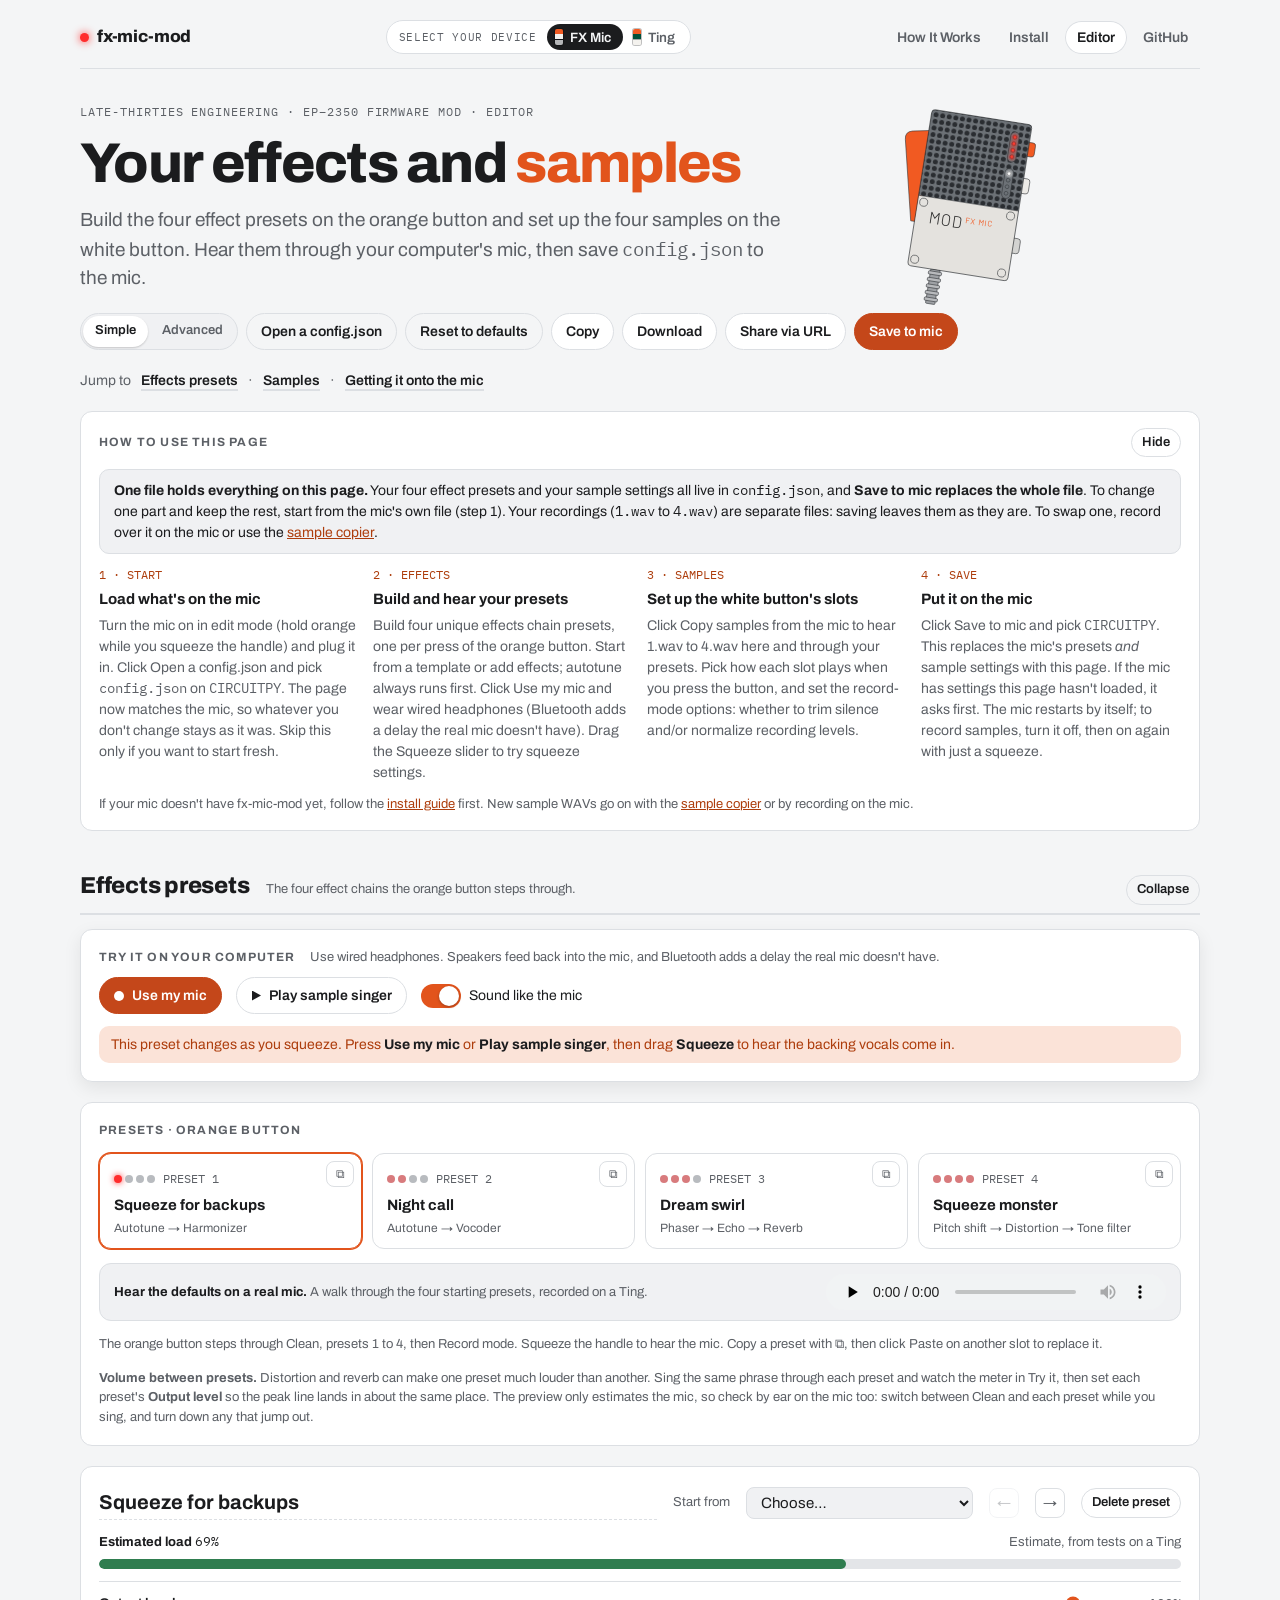
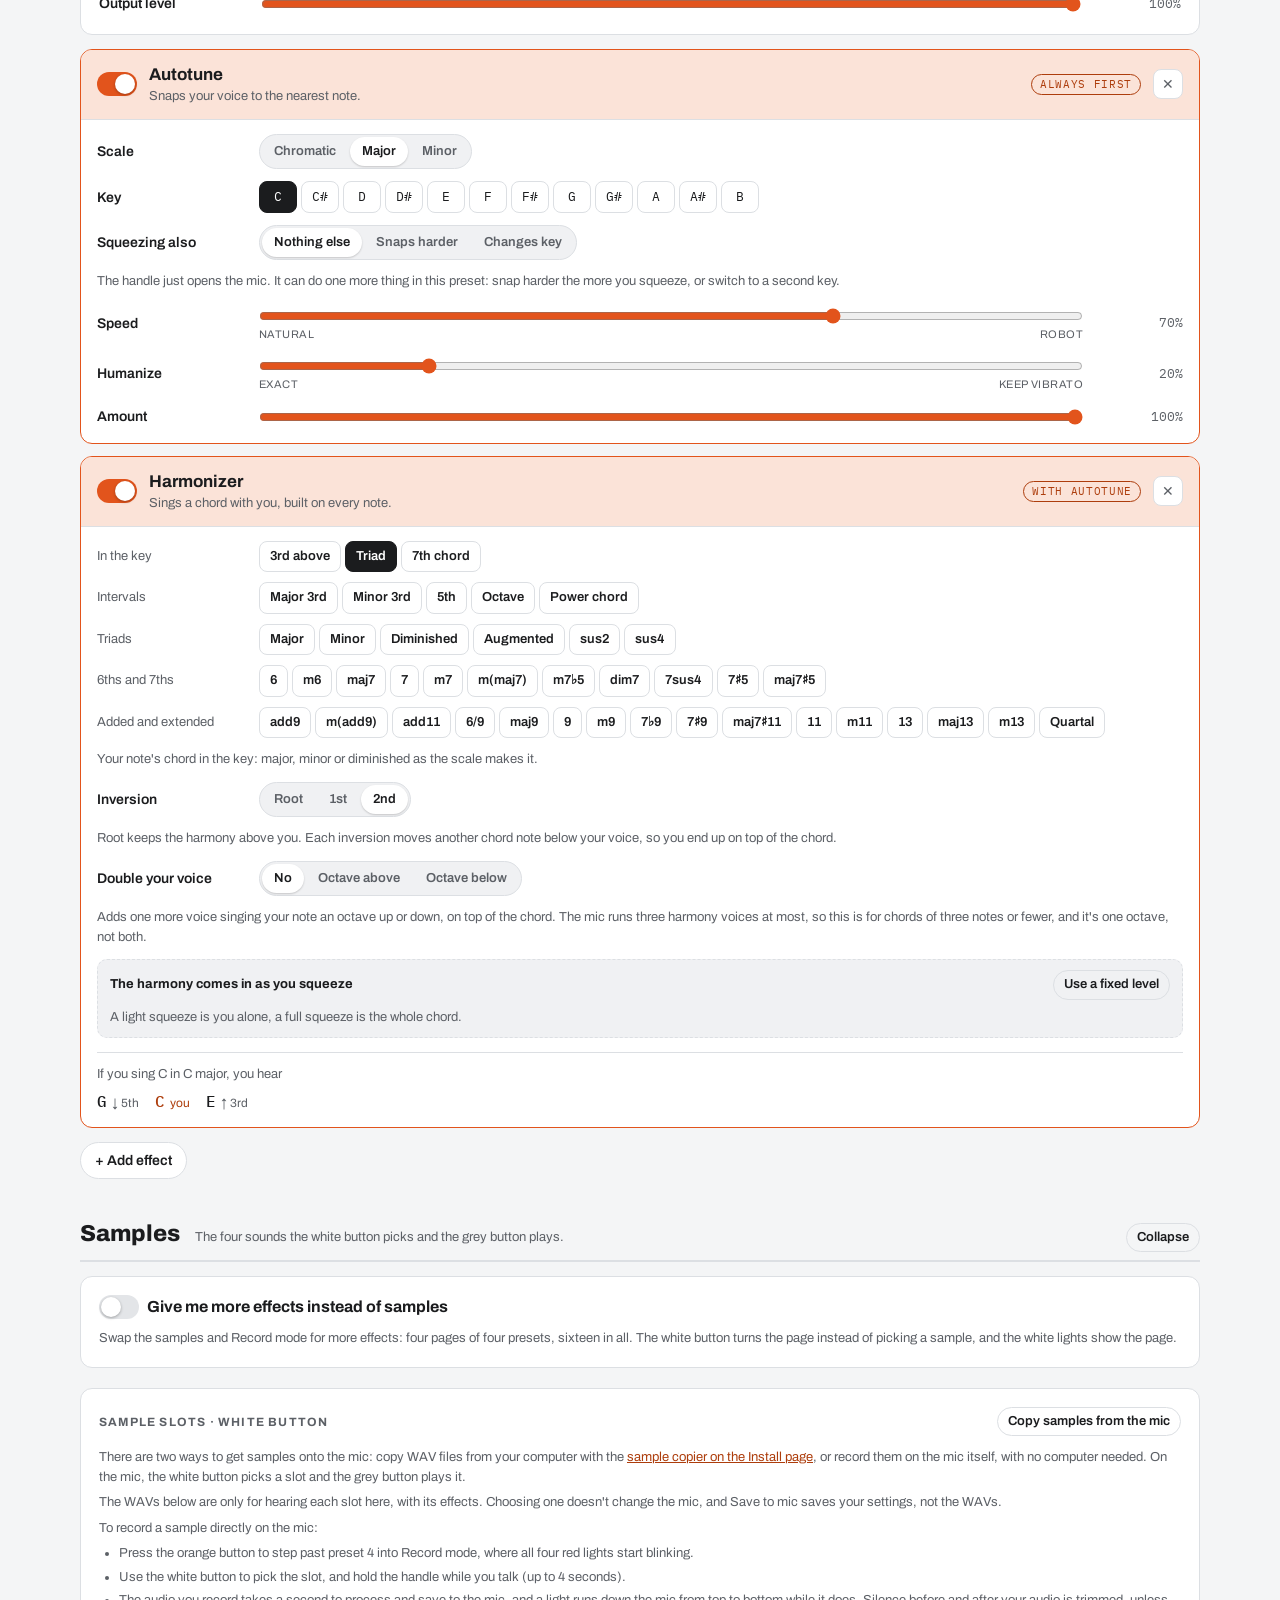
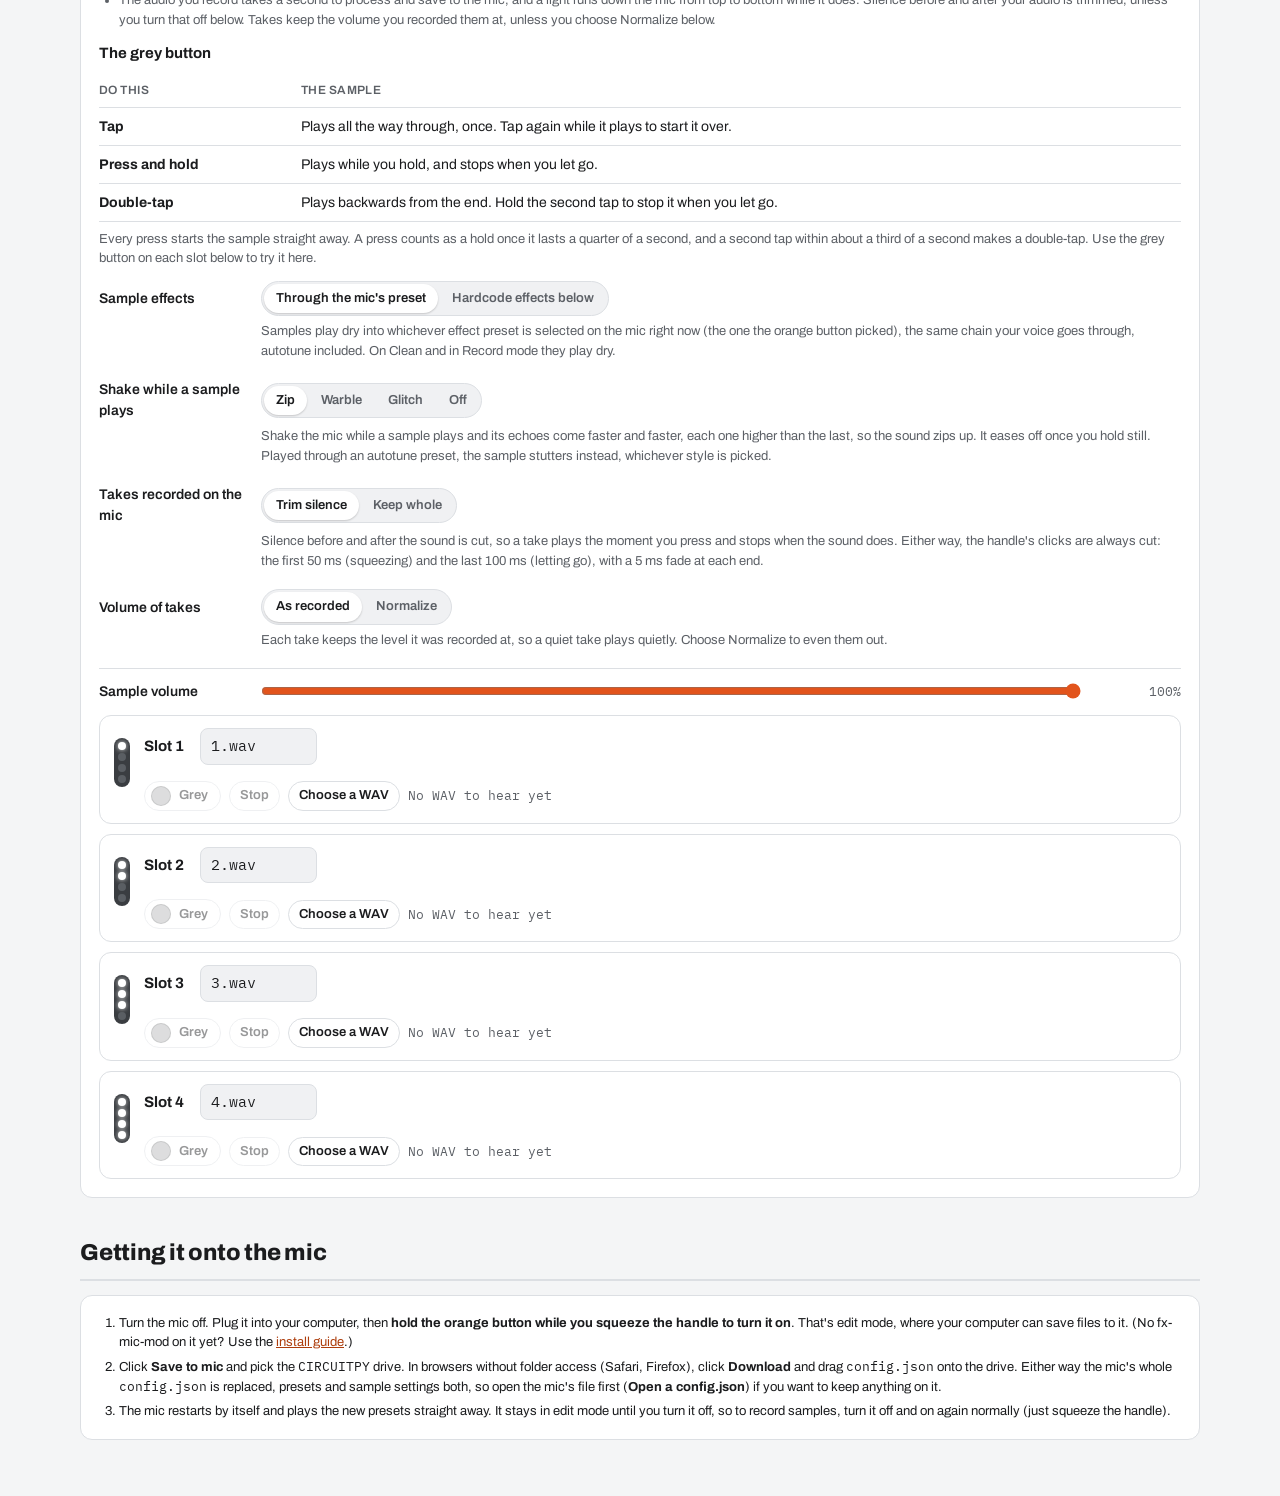
==== docs/editor.html @ ecb9b993 "Editor: a recording of the four default presets on a real mic Doug's walkthrough (MP3, 2:23) plays f" ====
<!doctype html>
<html lang="en">
<head>
<meta charset="utf-8">
<meta name="viewport" content="width=device-width, initial-scale=1, viewport-fit=cover">
<link rel="icon" type="image/png" sizes="32x32" href="favicon.png">
<title>Effects &amp; Samples Editor</title>
<meta name="claude:viewport-fit-sides" content="cover">
<link rel="preconnect" href="https://fonts.googleapis.com">
<link rel="stylesheet" href="https://fonts.googleapis.com/css2?family=Archivo:wght@400;500;600;700;800&family=Barlow:wght@300;400&family=IBM+Plex+Mono:wght@400;500&display=swap">
<link rel="stylesheet" href="site-nav.css">
<script src="site-stats.js"></script>
<script src="site-device.js"></script>
<link rel="stylesheet" href="site-motion.css">
<style>
/* Layout: a pedalboard. Preset slots run across the top like the mic's red LEDs; the
   selected preset's chain reads top to bottom, autotune pinned first; samples sit below. */
:root{
  --bg:#f4f5f6; --panel:#ffffff; --panel-2:#f0f1f3; --ink:#1b1c1e; --line:#dcdfe3;
  --accent:#e2541c; --accent-ink:#ffffff; --accent-soft:#fbe3d8; --accent-text:#ad3d0c; --accent-btn:#c4471a; --muted:#5c6066;
  --led-r:#ff2d2d; --led-off:#b8bbbf; --track:#e3e5e8; --knob:#ffffff; --seg-on:#ffffff;
  --ok:#2f7d4f; --warn:#b8730f; --bad:#c23a2b;
  --f-display:"Archivo","Helvetica Neue",Arial,sans-serif;
  --f-body:"Archivo","Helvetica Neue",Arial,sans-serif;
  --f-mono:"IBM Plex Mono",ui-monospace,Menlo,Consolas,monospace;
  color-scheme:light;
}
@media (prefers-color-scheme: dark){:root:not([data-theme="light"]){
  --bg:#171615; --panel:#211f1d; --panel-2:#1b1a18; --ink:#ece9e3; --muted:#a29d95; --line:#38342f;
  --accent:#ff6a33; --accent-ink:#1a0d06; --accent-soft:#3a2117; --accent-text:#ff6a33; --accent-btn:#ff6a33;
  --led-off:#4a4642; --track:#3a3632; --knob:#ece9e3; --seg-on:#45403b;
  --ok:#5cc489; --warn:#e6a23c; --bad:#ff7a6b; color-scheme:dark}}
:root[data-theme="dark"]{
  --bg:#171615; --panel:#211f1d; --panel-2:#1b1a18; --ink:#ece9e3; --muted:#a29d95; --line:#38342f;
  --accent:#ff6a33; --accent-ink:#1a0d06; --accent-soft:#3a2117; --accent-text:#ff6a33; --accent-btn:#ff6a33;
  --led-off:#4a4642; --track:#3a3632; --knob:#ece9e3; --seg-on:#45403b;
  --ok:#5cc489; --warn:#e6a23c; --bad:#ff7a6b; color-scheme:dark}

*{box-sizing:border-box}
html,body{margin:0}
body{background:var(--bg);color:var(--ink);font-family:var(--f-body);font-size:15px;line-height:1.5;
  padding-left:max(16px,env(safe-area-inset-left,0px));padding-right:max(16px,env(safe-area-inset-right,0px));padding-block:20px 56px}
.wrap{max-width:1120px;margin:0 auto;display:grid;gap:20px}
h1{font-family:var(--f-display);font-weight:800;font-size:clamp(24px,4vw,34px);letter-spacing:-.02em;margin:0;text-wrap:balance}
h1 span{color:var(--accent)}
h2{font-family:var(--f-display);font-size:12px;text-transform:uppercase;letter-spacing:.1em;margin:0;color:var(--muted);font-weight:700}
h3{font-family:var(--f-display);font-size:17px;margin:0;font-weight:700}
.jump{display:flex;flex-wrap:wrap;gap:4px 10px;align-items:baseline;font-size:14px;color:var(--muted)}
.jump a{color:var(--ink);font-weight:600;text-decoration:underline;text-decoration-color:var(--line);text-decoration-thickness:2px;text-underline-offset:4px}
.jump a:hover{text-decoration-color:var(--accent)}
.jump .sep{color:var(--muted)}
.group{display:grid;gap:14px;scroll-margin-top:16px}
.group-head{display:flex;flex-wrap:wrap;gap:8px 16px;align-items:baseline;justify-content:space-between;border-bottom:2px solid var(--line);padding:18px 0 8px}
.group-head h2{font-size:clamp(19px,2.6vw,23px);text-transform:none;letter-spacing:-.01em;color:var(--ink);font-weight:800}
.group-head p{flex:1 1 260px}
.group-body{display:grid;gap:20px}
.group-body[hidden]{display:none}
p{margin:0}
.muted{color:var(--muted)}
.small{font-size:13px}
.demo{display:flex;flex-wrap:wrap;gap:8px 14px;align-items:center;justify-content:space-between;background:var(--panel-2);border:1px solid var(--line);border-radius:12px;padding:10px 14px}
.demo p{margin:0;flex:1 1 220px}
.demo audio{width:min(100%,340px);height:36px}
.btn-guide{display:grid;gap:8px}
.btn-guide h3{margin:0;font-size:15px}
.btn-guide table{border-collapse:collapse;width:100%;font-size:14px}
.btn-guide th,.btn-guide td{text-align:left;vertical-align:top;padding:8px 12px 8px 0;border-bottom:1px solid var(--line)}
.btn-guide thead th{font-size:12px;font-weight:600;color:var(--muted);text-transform:uppercase;letter-spacing:.04em}
.btn-guide tbody th{white-space:nowrap;font-weight:700}
.mono{font-family:var(--f-mono);font-variant-numeric:tabular-nums}
button,select,input,textarea{font:inherit;color:inherit}
:focus-visible{outline:2px solid var(--accent);outline-offset:2px}
a{color:var(--accent-text)}

.wrap > .top{display:flex;flex-wrap:wrap;gap:12px 20px;align-items:center;justify-content:flex-start}
.title{display:grid;gap:2px}
.actions{display:flex;flex-wrap:wrap;gap:8px}
.btn{border:1px solid var(--line);background:var(--panel);border-radius:999px;padding:7px 14px;cursor:pointer;font-weight:600;font-size:14px}
.btn:hover{border-color:var(--muted)}
.share{border:1px solid var(--line);border-radius:14px;background:var(--panel);color:var(--ink);padding:0;width:min(560px,calc(100vw - 32px))}
.share::backdrop{background:rgba(0,0,0,.35)}
.share-body{display:grid;gap:12px;padding:20px}
.share-body input{width:100%}
/* The header here is one line shorter, so the mic drawing sits higher and smaller to clear the card below. */
.page-head .hero-dev{top:22px;width:min(13%,140px)}
.btn.primary{background:var(--accent-btn);border-color:var(--accent-btn);color:var(--accent-ink)}
/* While the mic or the singer is running, Stop is the button to find. */
.btn.stop{display:inline-flex;align-items:center;gap:8px;background:var(--ink);border-color:var(--ink);color:var(--bg);padding:7px 16px;animation:stop-ring 1.8s ease-out infinite}
.btn.stop[hidden]{display:none}
.btn.stop .sq{width:10px;height:10px;border-radius:2px;background:currentColor}
.btn.live{box-shadow:inset 0 0 0 1px var(--accent-text);color:var(--accent-text)}
.btn.ico-btn{display:inline-flex;align-items:center;gap:8px}
.btn .ico{flex:none;width:10px;height:10px;background:currentColor}
.btn .ico.rec{border-radius:50%}
.btn .ico.play{clip-path:polygon(10% 0,100% 50%,10% 100%)}
.btn.live .ico{background:var(--accent-btn);animation:live-dot 1.2s ease-in-out infinite}
@keyframes stop-ring{0%{box-shadow:0 0 0 0 color-mix(in srgb,var(--ink) 35%,transparent)}70%,100%{box-shadow:0 0 0 8px transparent}}
@keyframes live-dot{50%{opacity:.35}}
@media (prefers-reduced-motion:reduce){.btn.stop,.btn.live .ico{animation:none}}
.btn.ghost{background:transparent}
.btn.small{padding:4px 10px;font-size:13px}
.btn:disabled{opacity:.45;cursor:default}

.panel{background:var(--panel);border:1px solid var(--line);border-radius:12px;padding:18px;min-width:0}
.row{display:flex;flex-wrap:wrap;gap:10px 16px;align-items:center}
.spread{justify-content:space-between}

/* segmented control */
.seg{display:inline-flex;background:var(--panel-2);border:1px solid var(--line);border-radius:999px;padding:2px;gap:2px;flex-wrap:wrap}
.seg button{border:0;background:transparent;border-radius:999px;padding:5px 12px;cursor:pointer;font-size:13px;font-weight:600;color:var(--muted)}
.seg button[aria-pressed="true"]{background:var(--seg-on);color:var(--ink);box-shadow:0 1px 2px rgba(0,0,0,.18)}

/* switch */
.switch{position:relative;display:inline-flex;align-items:center;gap:8px;cursor:pointer;font-size:14px;user-select:none}
.switch input{position:absolute;opacity:0;width:1px;height:1px}
.switch .track{width:40px;height:24px;border-radius:999px;background:var(--track);position:relative;transition:background .15s;flex:none}
.switch .track::after{content:"";position:absolute;top:2px;left:2px;width:20px;height:20px;border-radius:50%;background:var(--knob);box-shadow:0 1px 3px rgba(0,0,0,.3);transition:transform .15s}
.switch input:checked + .track{background:var(--accent)}
.switch input:checked + .track::after{transform:translateX(16px)}
.switch input:focus-visible + .track{outline:2px solid var(--accent);outline-offset:2px}

/* slider */
.slider{display:grid;grid-template-columns:minmax(90px,150px) minmax(0,1fr) 88px;gap:12px;align-items:center}
.slider label{font-size:14px;font-weight:600}
.slider .ends{display:flex;justify-content:space-between;font-size:11px;color:var(--muted);letter-spacing:.04em;text-transform:uppercase;margin-top:-2px}
.slider .val{font-family:var(--f-mono);font-size:13px;text-align:right;color:var(--muted);white-space:nowrap}
input[type=range]{width:100%;accent-color:var(--accent);height:24px;margin:0;display:block}
@media (max-width:560px){.slider{grid-template-columns:minmax(0,1fr) 80px}.slider label{grid-column:1/-1}}

/* preset slots, styled after the red LEDs */
.slots{display:grid;grid-template-columns:repeat(4,minmax(0,1fr));gap:10px}
@media (max-width:640px){.slots{grid-template-columns:repeat(2,minmax(0,1fr))}}
.slot{display:grid;gap:4px;text-align:left;border:1px solid var(--line);background:var(--panel);border-radius:12px;padding:12px 14px;cursor:pointer;min-width:0}
.slot[aria-pressed="true"]{border-color:var(--accent);box-shadow:0 0 0 1px var(--accent)}
.slot .top{display:flex;align-items:center;gap:8px}
/* the preset's red lights, counting up as on the mic: preset 2 lights two */
.leds{display:inline-flex;gap:3px;flex:none}
.led{width:8px;height:8px;border-radius:50%;background:var(--led-off);flex:none}
.slot .led.lit{background:color-mix(in srgb,var(--led-r) 45%,var(--led-off))}
.slot[aria-pressed="true"] .led.lit{background:var(--led-r);box-shadow:0 0 6px var(--led-r)}
.slot .num{font-family:var(--f-mono);font-size:12px;color:var(--muted)}
.slot .name{font-weight:700;overflow-wrap:anywhere;text-wrap:balance;line-height:1.3}
.slot .chain{display:block;font-size:12px;color:var(--muted);overflow-wrap:anywhere;line-height:1.4}
.slot.add{place-content:center;justify-items:center;color:var(--muted);border-style:dashed;background:transparent}
.slot-wrap .slot.add{padding-top:40px}
.slot.empty{border-style:dashed;background:transparent;cursor:default;min-height:72px}
/* copy / paste on each slot, outside the slot's own button */
.slot-wrap{position:relative;display:grid;min-width:0}
.slot-wrap .slot .top{padding-right:84px;min-height:26px}
@media (max-width:640px){.slot-wrap .slot .num{display:none}}
.slot-tools{position:absolute;top:8px;right:8px;display:flex;gap:4px}
.slot-tools .icon-btn{width:28px;height:26px;font-size:12px}
.slot-tools .icon-btn.paste{width:auto;padding:0 8px;font-weight:600}
.slot-tools .icon-btn[aria-pressed="true"]{border-color:var(--accent);color:var(--accent)}
/* effects-only mode: one row of slots per page, the page shown on white lights */
.pages{display:grid;gap:14px}
.page{display:grid;gap:8px}
.pg-head{display:flex;align-items:center;gap:10px;font-size:13px;color:var(--muted)}
.pg-head b{color:var(--ink);font-family:var(--f-mono);font-size:12px;letter-spacing:.04em}
.pg-head .wleds{display:inline-flex;gap:3px;padding:3px 4px;border-radius:7px;background:#3a3d41}
.pg-head .wled{width:8px;height:8px;border-radius:50%;background:#5a5e63}
.pg-head .wled.lit{background:#fff;box-shadow:0 0 5px rgba(255,255,255,.85)}
.more-fx{display:grid;gap:10px}
.more-fx .switch{font-weight:700;font-size:16px}

/* effect cards */
.chain{display:grid;gap:12px}
.fx{border:1px solid var(--line);border-radius:12px;background:var(--panel);overflow:hidden}
.fx.off .fx-body{opacity:.5}
.fx-head{display:flex;flex-wrap:wrap;align-items:center;gap:8px 12px;padding:12px 16px;background:var(--panel-2);border-bottom:1px solid var(--line)}
.fx-head .grow{flex:1 1 160px;min-width:0}
.fx-head .what{font-size:13px;color:var(--muted)}
.fx-body{padding:14px 16px;display:grid;gap:12px}
.fx.tune{border-color:var(--accent)}
.fx.tune .fx-head{background:var(--accent-soft)}
.pin{font-family:var(--f-mono);font-size:11px;letter-spacing:.06em;text-transform:uppercase;color:var(--accent-text);border:1px solid var(--accent-text);border-radius:999px;padding:1px 8px}
.icon-btn{border:1px solid var(--line);background:var(--panel);border-radius:8px;width:30px;height:30px;cursor:pointer;display:inline-grid;place-items:center;font-size:14px;color:var(--muted)}
.icon-btn:hover{color:var(--ink);border-color:var(--muted)}
.icon-btn:disabled{opacity:.35;cursor:default}
.keys{display:flex;flex-wrap:wrap;gap:4px}
.keys button{min-width:38px;padding:5px 6px;border:1px solid var(--line);border-radius:8px;background:var(--panel);cursor:pointer;font-family:var(--f-mono);font-size:13px}
.keys button[aria-pressed="true"]{background:var(--ink);color:var(--panel);border-color:var(--ink)}
/* harmonizer chord picker: chips in labelled families, then the notes you'd get */
.chordset{display:grid;gap:10px}
.chordfam{display:grid;grid-template-columns:minmax(90px,150px) minmax(0,1fr);gap:6px 12px;align-items:start}
@media (max-width:560px){.chordfam{grid-template-columns:1fr}}
.chordfam > span{font-size:13px;color:var(--muted);padding-top:6px}
.chips{display:flex;flex-wrap:wrap;gap:4px}
.chips button{padding:5px 10px;border:1px solid var(--line);border-radius:8px;background:var(--panel);cursor:pointer;font-size:13px;font-weight:600;color:var(--ink)}
.chips button:hover{border-color:var(--muted)}
.chips button:disabled{opacity:.4;cursor:default}
.chips button:disabled:hover{border-color:var(--line)}
.chips button[aria-pressed="true"]{background:var(--ink);color:var(--panel);border-color:var(--ink)}
/* read-only readout at the foot of the card: plain notes, not buttons */
.voicing{display:flex;flex-wrap:wrap;align-items:baseline;gap:4px 16px;padding-top:12px;margin-top:2px;border-top:1px solid var(--line)}
.voicing .lead{font-size:13px;color:var(--muted);flex-basis:100%}
.voicing .nt{display:inline-flex;align-items:baseline;gap:5px}
.voicing .nt b{font-family:var(--f-mono);font-size:16px;font-weight:500}
.voicing .nt span{font-size:12px;color:var(--muted)}
.voicing .nt.you b,.voicing .nt.you span{color:var(--accent-text)}
.field{display:grid;grid-template-columns:minmax(90px,150px) minmax(0,1fr);gap:12px;align-items:center}
.field > .seg{justify-self:start}
/* Phones: segmented controls fill the row with equal parts instead of wrapping into a lumpy pill,
   effect headers keep their buttons on the title line, and the preset tools stack. */
@media (max-width:560px){
  .panel .seg{display:grid;grid-auto-flow:column;grid-auto-columns:minmax(0,1fr);width:100%;border-radius:12px}
  .panel .seg button{border-radius:10px;padding:6px 8px;line-height:1.25}
  .fx-head{flex-wrap:nowrap;gap:8px;padding:12px}
  .fx-head .grow{flex:1 1 0}
  .preset-tools{display:grid;grid-template-columns:minmax(0,1fr) auto auto;gap:8px;width:100%}
  .preset-tools label{grid-column:1/-1}
  .preset-tools .btn{grid-column:1/-1;justify-self:start}
}
.try-note{margin:4px 0 0}
.levelrow{border-top:1px solid var(--line);padding-top:10px}
.slot-player{gap:8px;margin-top:8px}
.grey-key{display:inline-flex;align-items:center;gap:8px;border:1px solid var(--line);background:var(--panel);border-radius:999px;padding:4px 12px 4px 6px;font-weight:600;font-size:13px;cursor:pointer;touch-action:none;user-select:none;-webkit-user-select:none;color:var(--ink)}
.grey-key .dot{width:20px;height:20px;border-radius:50%;background:var(--btn-bot,#b5b6b8);border:1px solid rgba(0,0,0,.25);transition:transform .08s}
.grey-key:active .dot{transform:scale(.88)}
.grey-key:disabled{opacity:.45;cursor:default}
@media (max-width:560px){.field{grid-template-columns:1fr}}
.field > label{font-size:14px;font-weight:600}
.squeeze{display:grid;gap:8px;padding:10px 12px;border-radius:10px;background:var(--panel-2);border:1px dashed var(--line)}
.badge{font-family:var(--f-mono);font-size:11px;color:var(--muted);border:1px solid var(--line);border-radius:6px;padding:1px 6px}
.adv{display:none}
body.advanced .adv{display:grid}
body.advanced span.adv, body.advanced .row.adv, body.advanced label.switch.adv{display:flex}
textarea.json{width:100%;min-height:90px;font-family:var(--f-mono);font-size:12.5px;border:1px solid var(--line);border-radius:8px;background:var(--panel-2);padding:8px;resize:vertical}
input.text,select.text{border:1px solid var(--line);border-radius:8px;background:var(--panel-2);padding:6px 10px;min-width:0}
input.name{font-family:var(--f-display);font-weight:700;font-size:20px;border:0;border-bottom:1px dashed var(--line);background:transparent;padding:2px 0;min-width:0;width:100%}

/* add effect menu */
.addmenu{display:grid;grid-template-columns:repeat(auto-fill,minmax(200px,1fr));gap:8px}
.addmenu button{text-align:left;border:1px solid var(--line);background:var(--panel);border-radius:10px;padding:10px 12px;cursor:pointer;display:grid;gap:2px}
.addmenu button:hover{border-color:var(--accent)}
.addmenu button:disabled{cursor:not-allowed;opacity:.6;border-color:var(--line)}
.addmenu b{font-size:14px}
.addmenu span{font-size:12.5px;color:var(--muted)}
/* what an effect adds to the load meter, as five pips */
.cpu{display:flex;align-items:center;gap:7px;margin-top:4px;font-size:11.5px;color:var(--muted)}
.cpu .pips{display:inline-flex;gap:2px}
.cpu .pips i{width:10px;height:4px;border-radius:2px;background:var(--track)}
.cpu .pips i.on{background:var(--ink)}
.cpu .pips.heavy i.on{background:var(--warn)}

/* load meter */
.meter{display:grid;gap:6px}
.bar{height:10px;border-radius:999px;background:var(--track);overflow:hidden}
.bar > i{display:block;height:100%;background:var(--ok);border-radius:999px;transition:width .2s}
.bar.warn > i{background:var(--warn)}
.bar.bad > i{background:var(--bad)}

/* samples */
.samples{display:grid;gap:10px}
#sample-fx{display:grid;gap:18px}
.opt{display:grid;gap:6px}
@media (min-width:561px){.opt > p{padding-left:162px}}
.sample{display:grid;grid-template-columns:auto minmax(0,1fr);gap:8px 14px;align-items:start;border:1px solid var(--line);border-radius:12px;padding:12px 14px;background:var(--panel)}
/* the slot's white lights, in a little window like the mic's: slot 3 lights three */
.sample .wleds{display:grid;gap:3px;align-content:start;align-self:start;margin-top:10px;padding:4px;border-radius:8px;background:#3a3d41}
.sample .wled{width:8px;height:8px;border-radius:50%;background:#5a5e63}
.sample .wled.lit{background:#fff;box-shadow:0 0 5px rgba(255,255,255,.85)}
.sample .body{display:grid;gap:8px;min-width:0}

.notice{border-radius:10px;padding:10px 14px;font-size:14px;border:1px solid var(--line);background:var(--panel-2)}
.notice.bad{border-color:var(--bad);color:var(--bad)}
.notice.ok{border-color:var(--ok);color:var(--ok)}
/* Work in progress: three dots pulse after the text until the next notice replaces it (as on the install page). */
.notice.busy::after{content:"";display:inline-block;width:1.6em;height:.5em;margin-left:.5em;vertical-align:middle;
  background:radial-gradient(circle closest-side,currentColor 90%,transparent) 0 50%/.5em .5em no-repeat,
             radial-gradient(circle closest-side,currentColor 90%,transparent) 50% 50%/.5em .5em no-repeat,
             radial-gradient(circle closest-side,currentColor 90%,transparent) 100% 50%/.5em .5em no-repeat;
  animation:busy 1s ease-in-out infinite}
@keyframes busy{0%,100%{opacity:.25}50%{opacity:1}}
@media (prefers-reduced-motion:reduce){.notice.busy::after{animation:none;opacity:.6}}
.steps{margin:0;padding-left:20px;display:grid;gap:4px}
.toast{position:fixed;left:50%;bottom:calc(20px + env(safe-area-inset-bottom,0px));transform:translateX(-50%);background:var(--ink);color:var(--panel);padding:9px 16px;border-radius:999px;font-size:14px;font-weight:600;z-index:20;max-width:calc(100vw - 32px)}
/* try-it bar */
.tryit{position:sticky;top:calc(env(safe-area-inset-top,0px) + 8px);z-index:5;display:grid;gap:12px;box-shadow:0 6px 18px rgba(0,0,0,.08)}
.tryit .meter{grid-column:1/-1;display:grid;grid-template-columns:112px minmax(0,1fr) auto;gap:10px;align-items:center;font-size:13px;color:var(--muted)}
.tryit .meter-bar{position:relative;height:8px;border-radius:4px;background:var(--panel-2);border:1px solid var(--line);overflow:hidden}
.tryit .meter-fill{position:absolute;inset:0 auto 0 0;width:0;background:var(--ok)}
.tryit .meter-fill.hot{background:var(--warn)}
.tryit .meter-peak{position:absolute;top:0;bottom:0;left:0;width:2px;margin-left:-1px;background:var(--ink);opacity:0}
.tryit .meter-label{font-size:14px;font-weight:600;color:var(--ink)}
.tryit .meter-val{min-width:9ch;text-align:right}
.tryit .meter-val b{color:var(--ink);font-family:var(--f-mono);font-weight:500;font-variant-numeric:tabular-nums}
@media (max-width:560px){.tryit .meter{grid-template-columns:auto minmax(0,1fr) auto}}
.tryit .readout{display:flex;flex-wrap:wrap;gap:6px 18px;font-size:13px;color:var(--muted)}
.tryit .readout b{color:var(--ink);font-family:var(--f-mono);font-weight:500}
.talk{border:1px solid var(--accent-btn);background:transparent;color:var(--accent-text);border-radius:999px;padding:7px 14px;font-size:14px;font-weight:600;min-width:112px;cursor:pointer;touch-action:none;user-select:none;-webkit-user-select:none}
.talk[aria-pressed="true"]{background:var(--accent-btn);color:var(--accent-ink)}
.tryit .head{flex-direction:column;align-items:flex-start}
.tryit .head .row{gap:6px 14px}
.tryit .controls{display:grid;grid-template-columns:auto minmax(0,1fr) minmax(0,1fr);gap:10px 28px;align-items:center;padding-top:12px;border-top:1px solid var(--line)}
.tryit .controls[hidden]{display:none}
.tryit .talkbox{display:flex;align-items:center;gap:10px}
.tryit .slider{grid-template-columns:112px minmax(0,1fr) 44px;gap:10px}
.tryit .readout{grid-column:1/-1}
@media (max-width:760px){.tryit{position:static}.tryit .controls{grid-template-columns:1fr}.tryit .slider{grid-template-columns:112px minmax(0,1fr) 44px}.tryit .slider label{grid-column:auto}}
/* nudge toward the Squeeze slider on presets that use the handle */
.squeeze-hint{display:flex;flex-wrap:wrap;align-items:center;gap:8px 12px;font-size:14px;color:var(--accent-text);padding:8px 12px;border-radius:10px;background:var(--accent-soft)}
.squeeze-hint[hidden]{display:none}
.squeeze-hint b{color:var(--ink)}
#try-squeeze-slot{border-radius:10px;padding:4px 8px;margin:-4px -8px;transition:box-shadow .2s}
#try-squeeze-slot.nudge{box-shadow:inset 0 0 0 2px var(--accent);animation:nudge 1.6s ease-in-out infinite}
@keyframes nudge{50%{box-shadow:inset 0 0 0 2px transparent}}
@media (prefers-reduced-motion:reduce){#try-squeeze-slot.nudge{animation:none}}
/* how-to strip */
.howto{display:grid;gap:12px;border:1px solid var(--line);border-radius:12px;background:var(--panel);padding:16px 18px}
.howto ol{margin:0;padding:0;list-style:none;display:grid;grid-template-columns:repeat(4,minmax(0,1fr));gap:14px}
@media (max-width:1100px){.howto ol{grid-template-columns:repeat(2,minmax(0,1fr))}}
@media (max-width:820px){.howto ol{grid-template-columns:1fr}}
.howto .whole{margin:0;font-size:14px;color:var(--ink);background:var(--panel-2);border:1px solid var(--line);border-radius:10px;padding:10px 14px}
.howto li{display:grid;gap:4px;align-content:start;font-size:14px;color:var(--muted)}
.howto li b{color:var(--ink);font-size:15px}
.howto .n{font-family:var(--f-mono);font-size:12px;color:var(--accent-text)}
pre.out{margin:0;overflow:auto;max-height:420px;font-family:var(--f-mono);font-size:12.5px;background:var(--panel-2);border:1px solid var(--line);border-radius:8px;padding:10px}
@media (prefers-reduced-motion: reduce){*{transition:none!important}}
  .sample-help p { margin: 0 0 6px; }
  .sample-help ul { margin: 0; padding-left: 20px; display: grid; gap: 4px; }
</style>
<link rel="stylesheet" href="site-device.css">
</head>
<body>
<nav class="site-nav" aria-label="Site">
  <a class="brand" href="index.html"><i aria-hidden="true"></i>fx-mic-mod</a>
  <ul>
    <li><a class="tab" href="index.html">How It Works</a></li>
    <li><a class="tab" href="install.html">Install</a></li>
    <li><a class="tab" href="editor.html" aria-current="page">Editor</a></li>
    <li><a class="tab" href="https://github.com/dougjberman/fx-mic-mod" target="_blank" rel="noopener">GitHub</a></li>
  </ul>
</nav>
<main class="wrap">
  <header class="page-head">
    <span class="eyebrow">Late-thirties engineering · EP–2350 firmware mod · editor</span>
    <svg class="hero-dev" viewBox="282 -4 296 418" aria-hidden="true">
      <defs>
        <pattern id="holesHero" x="341" y="3" width="14.1" height="14.1" patternUnits="userSpaceOnUse"><circle cx="7" cy="7" r="5.2" fill="var(--hole)"/></pattern>
        <filter id="glowRHero" x="-150%" y="-150%" width="400%" height="400%"><feGaussianBlur stdDeviation="3" result="b"/><feFlood flood-color="#ff3b2f" flood-opacity=".9"/><feComposite in2="b" operator="in" result="g"/><feMerge><feMergeNode in="g"/><feMergeNode in="g"/><feMergeNode in="SourceGraphic"/></feMerge></filter>
        <filter id="glowWHero" x="-150%" y="-150%" width="400%" height="400%"><feGaussianBlur stdDeviation="3" result="b"/><feFlood flood-color="#ffffff" flood-opacity=".95"/><feComposite in2="b" operator="in" result="g"/><feMerge><feMergeNode in="g"/><feMergeNode in="g"/><feMergeNode in="SourceGraphic"/></feMerge></filter>
        <pattern id="slatsHero" x="0" y="3" width="20" height="9" patternUnits="userSpaceOnUse"><rect width="20" height="4.6" fill="var(--case)"/><path d="M0 .4 H20 M0 4.2 H20" stroke="var(--outline)" stroke-width=".8"/></pattern><clipPath id="caseClipHero"><rect x="338" y="0" width="214" height="334" rx="7"/></clipPath>
      </defs>
      <g stroke="var(--outline)" stroke-width="1.2">
        <rect x="388" y="333" width="20" height="74" rx="2" fill="var(--relief)"/>
        <rect x="384" y="338" width="28" height="7" rx="2" fill="var(--relief2)"/><rect x="384" y="352" width="28" height="7" rx="2" fill="var(--relief2)"/>
        <rect x="384" y="366" width="28" height="7" rx="2" fill="var(--relief2)"/><rect x="384" y="380" width="28" height="7" rx="2" fill="var(--relief2)"/>
        <rect x="384" y="394" width="28" height="7" rx="2" fill="var(--relief2)"/>
      </g>
      <path class="hero-handle" d="M346 44 L304 52 Q288 56 292 72 L330 240 L346 240 Z" fill="var(--handle)" stroke="var(--outline)" stroke-width="1.2"/>
      <g stroke="var(--outline)" stroke-width="1.2">
        <path d="M540 37 h20 a6 6 0 0 1 6 6 v18 a6 6 0 0 1 -6 6 h-20 Z" fill="var(--b1)"/>
        <path d="M540 114 h20 a6 6 0 0 1 6 6 v20 a6 6 0 0 1 -6 6 h-20 Z" fill="var(--b2)"/>
        <path d="M540 242 h20 a6 6 0 0 1 6 6 v20 a6 6 0 0 1 -6 6 h-20 Z" fill="var(--b3)"/>
      </g>
      <g clip-path="url(#caseClipHero)">
        <rect x="338" y="0" width="214" height="184" fill="var(--grill)"/>
        <rect class="only-fx" x="338" y="0" width="214" height="184" fill="url(#holesHero)"/><g class="only-ting"><circle cx="430" cy="92" r="62" fill="var(--hole)"/><rect x="338" y="0" width="214" height="184" fill="url(#slatsHero)"/></g>
        <rect x="338" y="184" width="214" height="150" fill="var(--case)"/>
        <line x1="338" y1="184" x2="552" y2="184" stroke="var(--outline)" stroke-width="1.2"/>
      </g>
      <rect x="338" y="0" width="214" height="334" rx="7" fill="none" stroke="var(--outline)" stroke-width="1.4"/>
      <g fill="none" stroke="var(--outline)" stroke-width="1.2"><circle cx="351" cy="197" r="8.5"/><circle cx="537" cy="197" r="8.5"/><circle cx="351" cy="319" r="8.5"/><circle cx="537" cy="319" r="8.5"/></g>
      <text class="only-fx" x="367" y="239" font-family="Barlow, DIN Alternate, Helvetica Neue, Arial, sans-serif" font-weight="300" font-size="35" fill="#2a2a2a" letter-spacing="1">MOD</text>
      <text class="only-fx" x="444" y="226" font-family="Barlow, DIN Alternate, Helvetica Neue, Arial, sans-serif" font-weight="400" font-size="17" fill="var(--orange)" letter-spacing=".8">FX MIC</text><g class="only-ting"><path transform="translate(362.44 241.80) scale(0.04885)" fill="#ff6a1f" d="M134 0Q82 0 57 -31Q32 -62 32 -114V-580Q32 -656 74 -692Q115 -728 173 -728Q228 -728 266 -692Q305 -656 323 -578L401 -239H427L505 -578Q523 -656 562 -692Q602 -728 657 -728Q715 -728 756 -692Q798 -656 798 -580V-114Q798 -62 772 -31Q747 0 695 0Q645 0 618 -31Q591 -62 591 -114V-383Q591 -393 588 -402Q586 -410 575 -410Q566 -410 562 -402Q558 -393 556 -383L518 -131Q511 -90 502 -60Q492 -31 472 -16Q452 0 414 0Q377 0 356 -16Q336 -31 326 -60Q317 -90 311 -131L272 -383Q271 -393 267 -402Q263 -410 253 -410Q243 -410 240 -402Q237 -393 237 -383V-114Q237 -62 210 -31Q184 0 134 0Z M1185 3Q1078 3 1004 -44Q930 -91 892 -174Q854 -257 854 -365Q854 -472 892 -556Q930 -639 1004 -686Q1078 -734 1185 -734Q1292 -734 1366 -686Q1439 -639 1477 -556Q1515 -472 1515 -365Q1515 -257 1477 -174Q1439 -91 1366 -44Q1292 3 1185 3ZM980 -381Q980 -350 995 -322Q1010 -295 1054 -278Q1098 -262 1185 -262Q1272 -262 1316 -278Q1359 -295 1374 -322Q1389 -350 1389 -381Q1389 -413 1374 -438Q1359 -464 1316 -480Q1272 -495 1185 -495Q1098 -495 1054 -480Q1010 -464 995 -438Q980 -413 980 -381Z M1829 -728Q1948 -728 2024 -684Q2099 -639 2136 -558Q2172 -476 2172 -364Q2172 -176 2091 -88Q2010 0 1843 0H1799Q1750 0 1708 -10Q1666 -20 1634 -46Q1602 -73 1584 -121Q1566 -169 1566 -245Q1566 -316 1586 -368Q1605 -420 1632 -451Q1659 -482 1681 -489L1676 -508H1659Q1613 -508 1586 -538Q1560 -567 1559 -617Q1558 -667 1586 -698Q1613 -728 1659 -728ZM1757 -258Q1757 -237 1766 -229Q1776 -221 1795 -221H1849Q1900 -221 1928 -243Q1956 -265 1968 -300Q1979 -334 1979 -373Q1979 -412 1968 -448Q1956 -484 1928 -507Q1900 -530 1849 -530H1795Q1776 -530 1766 -522Q1757 -513 1757 -491Z"/><text x="474" y="214" font-family="Barlow, DIN Alternate, Helvetica Neue, Arial, sans-serif" font-weight="400" font-size="14" fill="var(--outline)" letter-spacing=".6">FX MIC</text></g>
      <rect class="only-fx" x="511" y="20" width="18" height="64" rx="9" fill="var(--grill)" stroke="var(--outline)" stroke-width="1.2"/>
      <rect class="only-fx" x="511" y="98" width="18" height="64" rx="9" fill="var(--grill)" stroke="var(--outline)" stroke-width="1.2"/>
      <g stroke="var(--outline)" stroke-width="1">
        <circle cx="520" cy="31" r="4" fill="var(--ledoff)"/><circle cx="520" cy="45" r="4" fill="var(--ledoff)"/><circle cx="520" cy="59" r="4" fill="var(--ledoff)"/><circle cx="520" cy="73" r="4" fill="var(--ledoff)"/><g fill="#ff3b2f" filter="url(#glowRHero)"><circle class="hl" cx="520" cy="31" r="4"/><circle class="hl" cx="520" cy="45" r="4"/><circle class="hl" cx="520" cy="59" r="4"/><circle class="hl" cx="520" cy="73" r="4"/></g>
        <circle cx="520" cy="109" r="4" fill="var(--ledoff)"/><circle class="w1" cx="520" cy="109" r="4" fill="#ffffff" filter="url(#glowWHero)"/><circle cx="520" cy="123" r="4" fill="var(--ledoff)"/><circle cx="520" cy="137" r="4" fill="var(--ledoff)"/><circle cx="520" cy="151" r="4" fill="var(--ledoff)"/>
      </g>
    </svg>
    <h1>Your effects and <span>samples</span></h1>
    <p class="lede">Build the four effect presets on the orange button and set up the four samples on the <span data-dw="mid">white</span> button. Hear them through your computer's mic, then save <span class="mono">config.json</span> to the mic.</p>
  </header>
  <div class="top">
    <div class="actions">
      <div class="seg" role="group" aria-label="Editor mode">
        <button id="mode-simple" aria-pressed="true">Simple</button>
        <button id="mode-adv" aria-pressed="false">Advanced</button>
      </div>
      <label class="btn ghost" for="file-open" title="Pick a config.json from the mic's CIRCUITPY drive or your computer">Open a config.json</label>
      <input id="file-open" type="file" accept=".json,application/json" hidden>
      <button class="btn ghost" id="btn-reset" title="Replace your effects presets and sample settings with the editor's defaults">Reset to defaults</button>
      <button class="btn" id="btn-copy">Copy</button>
      <button class="btn" id="btn-download">Download</button>
      <button class="btn" id="btn-share">Share via URL</button>
      <button class="btn primary" id="btn-save">Save to mic</button>
    </div>
  </div>

  <nav class="jump" aria-label="On this page">
    <span>Jump to</span>
    <a href="#effects">Effects presets</a><span class="sep" aria-hidden="true">·</span>
    <a href="#samples-group">Samples</a><span class="sep" aria-hidden="true">·</span>
    <a href="#onto-mic">Getting it onto the mic</a>
  </nav>

  <section class="howto" id="howto" aria-label="How to use this page">
    <div class="row spread">
      <h2>How to use this page</h2>
      <button class="btn small ghost" id="howto-hide">Hide</button>
    </div>
    <p class="whole"><b>One file holds everything on this page.</b> Your four effect presets and your sample settings all live in <span class="mono">config.json</span>, and <b>Save to mic replaces the whole file</b>. To change one part and keep the rest, start from the mic's own file (step 1). Your recordings (<span class="mono">1.wav</span> to <span class="mono">4.wav</span>) are separate files: saving leaves them as they are. To swap one, record over it on the mic or use the <a href="install.html#samples">sample copier</a>.</p>
    <ol>
      <li><span class="n">1 · START</span><b>Load what's on the mic</b><span>Turn the mic on in edit mode (hold orange while you squeeze the handle) and plug it in. Click Open a config.json and pick <span class="mono">config.json</span> on <span class="mono">CIRCUITPY</span>. The page now matches the mic, so whatever you don't change stays as it was. Skip this only if you want to start fresh.</span></li>
      <li><span class="n">2 · EFFECTS</span><b>Build and hear your presets</b><span>Build four unique effects chain presets, one per press of the orange button. Start from a template or add effects; autotune always runs first. Click Use my mic and wear wired headphones (Bluetooth adds a delay the real mic doesn't have). Drag the Squeeze slider to try squeeze settings.</span></li>
      <li><span class="n">3 · SAMPLES</span><b>Set up the <span data-dw="mid">white</span> button's slots</b><span>Click Copy samples from the mic to hear 1.wav to 4.wav here and through your presets. Pick how each slot plays when you press the button, and set the record-mode options: whether to trim silence and/or normalize recording levels.</span></li>
      <li><span class="n">4 · SAVE</span><b>Put it on the mic</b><span>Click Save to mic and pick <span class="mono">CIRCUITPY</span>. This replaces the mic's presets <i>and</i> sample settings with this page. If the mic has settings this page hasn't loaded, it asks first. The mic restarts by itself; to record samples, turn it off, then on again with just a squeeze.</span></li>
    </ol>
    <p class="small muted">If your mic doesn't have fx-mic-mod yet, follow the <a href="install.html">install guide</a> first. New sample WAVs go on with the <a href="install.html#samples">sample copier</a> or by recording on the mic.</p>
  </section>
  <button class="btn small ghost" id="howto-show" style="justify-self:start" hidden>How to use this page</button>

  <div id="notice" class="notice" hidden></div>

  <dialog id="share" class="share" aria-labelledby="share-title">
    <form method="dialog" class="share-body">
      <h3 id="share-title">Share these presets</h3>
      <p class="small muted">Anyone who opens this link gets your four presets in the editor, ready to try or save to their mic. Your recorded samples aren't included.</p>
      <input id="share-url" class="text mono" readonly aria-label="Share link">
      <div class="row"><button type="button" class="btn primary" id="share-copy">Copy link</button><button class="btn ghost" value="close">Done</button></div>
    </form>
  </dialog>

  <div class="group" id="effects">
  <div class="group-head">
    <h2>Effects presets</h2>
    <p class="small muted" id="effects-sub">The four effect chains the orange button steps through.</p>
    <button class="btn small ghost" data-collapse="effects-body" aria-expanded="true" aria-controls="effects-body">Collapse</button>
  </div>
  <div class="group-body" id="effects-body">
  <section class="panel tryit" id="tryit" aria-label="Try it">
    <div class="row head">
      <div class="row"><h2>Try it on your computer</h2><span class="small muted" id="try-status">Use wired headphones. Speakers feed back into the mic, and Bluetooth adds a delay the real mic doesn't have.</span></div>
      <div class="row">
        <button class="btn primary ico-btn" id="try-mic"><span class="ico rec" aria-hidden="true"></span>Use my mic</button>
        <button class="btn ico-btn" id="try-singer"><span class="ico play" aria-hidden="true"></span>Play sample singer</button>
        <button class="btn stop" id="try-stop" hidden><span class="sq" aria-hidden="true"></span><span id="try-stop-label">Stop</span></button>
        <label class="switch" title="Shapes your computer's mic like the Ting's own: a 24 kHz system with a small capsule, so thinner and darker than your computer. Turn off to compare."><input type="checkbox" id="try-character" checked><span class="track"></span>Sound like the mic</label>
      </div>
    </div>
    <div class="squeeze-hint" id="try-hint" hidden></div>
    <div id="try-controls" class="controls" hidden>
      <div class="talkbox">
        <button class="talk" id="try-talk" aria-pressed="true" title="Opens and closes the mic, like the handle on the real mic.">Mic open</button>
      </div>
      <div id="try-squeeze-slot"></div>
      <div id="try-level-slot"></div>
      <div class="meter" id="try-meter">
        <span class="meter-label">Output</span>
        <div class="meter-bar" role="meter" aria-label="Output level" aria-valuemin="-48" aria-valuemax="0" aria-valuenow="-48"><span class="meter-fill"></span><span class="meter-peak"></span></div>
        <span class="meter-val">peak <b id="try-peak">–</b> dB</span>
      </div>
      <div class="readout" id="try-readout"></div>
    </div>
  </section>

  <section class="panel" style="display:grid;gap:14px">
    <div class="row spread">
      <h2>Presets · orange button</h2>
      <div class="row small muted"><span class="adv">Pack name</span><input id="pack-name" class="text mono adv" maxlength="16" aria-label="Pack name"></div>
    </div>
    <div class="slots" id="slots"></div>
    <div class="demo"><p class="small"><b>Hear the defaults on a real mic.</b> <span class="muted">A walk through the four starting presets, recorded on a Ting.</span></p><audio controls preload="none" src="audio/default-presets.mp3">Your browser can't play this recording.</audio></div>
    <p class="small muted" id="slots-help">The orange button steps through Clean, presets 1 to 4, then Record mode. Squeeze the handle to hear the mic.</p>
    <p class="small muted" id="level-help"><b>Volume between presets.</b> Distortion and reverb can make one preset much louder than another. Sing the same phrase through each preset and watch the meter in Try it, then set each preset's <b>Output level</b> so the peak line lands in about the same place. The preview only estimates the mic, so check by ear on the mic too: switch between Clean and each preset while you sing, and turn down any that jump out.</p>
  </section>

  <section id="editor" style="display:grid;gap:14px"></section>
  </div>
  </div>

  <div class="group" id="samples-group">
  <div class="group-head">
    <h2>Samples</h2>
    <p class="small muted">The four sounds the <span data-dw="mid">white</span> button picks and the <span data-dw="bot">grey</span> button plays.</p>
    <button class="btn small ghost" data-collapse="samples-body" aria-expanded="true" aria-controls="samples-body">Collapse</button>
  </div>
  <div class="group-body" id="samples-body">
  <section class="panel more-fx" id="more-fx"></section>
  <section class="panel" id="samples-panel" style="display:grid;gap:12px">
    <div class="row spread"><h2>Sample slots · <span data-dw="mid">white</span> button</h2><button class="btn small" id="btn-load-samples" title="Copy 1.wav to 4.wav from the mic's drive into this page, so you can hear them here">Copy samples from the mic</button></div>
    <div class="small muted sample-help">
      <p>There are two ways to get samples onto the mic: copy WAV files from your computer with the <a href="install.html#samples">sample copier on the Install page</a>, or record them on the mic itself, with no computer needed. On the mic, the <span data-dw="mid">white</span> button picks a slot and the <span data-dw="bot">grey</span> button plays it.</p>
      <p>The WAVs below are only for hearing each slot here, with its effects. Choosing one doesn't change the mic, and Save to mic saves your settings, not the WAVs.</p>
      <p>To record a sample directly on the mic:</p>
      <ul>
        <li>Press the orange button to step past preset 4 into Record mode, where all four red lights start blinking.</li>
        <li>Use the <span data-dw="mid">white</span> button to pick the slot, and hold the handle while you talk (up to 4 seconds).</li>
        <li>The audio you record takes a second to process and save to the mic, and a light runs down the mic from top to bottom while it does. Silence before and after your audio is trimmed, unless you turn that off below. Takes keep the volume you recorded them at, unless you choose Normalize below.</li>
      </ul>
    </div>
    <div class="btn-guide">
      <h3>The <span data-dw="bot">grey</span> button</h3>
      <table>
        <thead><tr><th scope="col">Do this</th><th scope="col">The sample</th></tr></thead>
        <tbody>
          <tr><th scope="row">Tap</th><td>Plays all the way through, once. Tap again while it plays to start it over.</td></tr>
          <tr><th scope="row">Press and hold</th><td>Plays while you hold, and stops when you let go.</td></tr>
          <tr><th scope="row">Double-tap</th><td>Plays backwards from the end. Hold the second tap to stop it when you let go.</td></tr>
        </tbody>
      </table>
      <p class="small muted">Every press starts the sample straight away. A press counts as a hold once it lasts a quarter of a second, and a second tap within about a third of a second makes a double-tap. Use the <span data-dw="bot">grey</span> button on each slot below to try it here.</p>
    </div>
    <div id="sample-fx"></div>
    <div class="samples" id="samples"></div>
  </section>
  </div>
  </div>

  <section class="panel adv" style="gap:10px">
    <div class="row spread"><h2>config.json</h2><button class="btn small" id="btn-copy2">Copy</button></div>
    <pre class="out" id="json-out"></pre>
  </section>

  <div class="group" id="onto-mic">
  <div class="group-head"><h2>Getting it onto the mic</h2></div>
  <section class="panel" style="display:grid;gap:10px">
    <ol class="steps small">
      <li>Turn the mic off. Plug it into your computer, then <b>hold the orange button while you squeeze the handle to turn it on</b>. That's edit mode, where your computer can save files to it. (No fx-mic-mod on it yet? Use the <a href="install.html">install guide</a>.)</li>
      <li>Click <b>Save to mic</b> and pick the <span class="mono">CIRCUITPY</span> drive. In browsers without folder access (Safari, Firefox), click <b>Download</b> and drag <span class="mono">config.json</span> onto the drive. Either way the mic's whole <span class="mono">config.json</span> is replaced, presets and sample settings both, so open the mic's file first (<b>Open a config.json</b>) if you want to keep anything on it.</li>
      <li>The mic restarts by itself and plays the new presets straight away. It stays in edit mode until you turn it off, so to record samples, turn it off and on again normally (just squeeze the handle).</li>
    </ol>
  </section>
  </div>
</main>
<div class="toast" id="toast" hidden></div>

<script src="ting-dsp.js"></script>
<script>
if (!window.track) window.track = function(){};  // site-stats.js missing
"use strict";
/* ------------------------------------------------------------------ *
 * Effect catalogue. Mirrors firmware/config_loader.py (EFFECTS) and
 * CONFIG_FORMAT.md. `simple` params show in Simple mode; the rest only
 * in Advanced. `squeeze` params may be driven by the handle.
 * cost is a rough load estimate for the meter, set from a Ting at 24 kHz: autotune, distortion,
 * echo and reverb together (104) crackled, the same without the reverb (59) and Chipmunks in space
 * (92) did not.
 * ------------------------------------------------------------------ */
const NOTES = ["C","C#","D","D#","E","F","F#","G","G#","A","A#","B"];
const P = (o) => Object.assign({kind:"num", simple:false, squeeze:true}, o);

const EFFECTS = {
  filter: {label:"Tone filter", what:"Cut lows to thin the voice, or highs to muffle it.", cost:4,
    params:{ filter:{kind:"biquad", simple:true}, mix:P({label:"Amount",min:0,max:1,step:.01,def:1,simple:true}) }},
  distortion: {label:"Distortion", what:"Grit, from warm overdrive to broken radio.", cost:12,
    params:{
      // Overdrive ignores drive on the mic (audiofilters.Distortion), so there the input gain is the grit.
      drive:P({label:"Grit",min:0,max:1,step:.01,def:.6,simple:true,ends:["Clean","Broken"],hide:fx=>(fx.mode||"overdrive").toLowerCase()==="overdrive"}),
      mode:{kind:"enum",label:"Character",options:[["overdrive","Overdrive"],["clip","Clip"],["lofi","Lo-fi"],["waveshape","Waveshape"]],def:"overdrive",simple:true},
      pre_gain:P({label:"Input gain",min:-20,max:60,step:1,def:30,unit:"dB",simpleIf:fx=>(fx.mode||"overdrive").toLowerCase()==="overdrive"}),
      post_gain:P({label:"Output gain",min:-40,max:20,step:1,def:-8,unit:"dB",simple:true}),
      soft_clip:{kind:"bool",label:"Soft clip",def:true},
      mix:P({label:"Amount",min:0,max:1,step:.01,def:1,simple:true}) }},
  pitch_shift: {label:"Pitch shift", what:"Move the voice up or down. Monsters and chipmunks.", cost:21,
    params:{
      semitones:P({label:"Pitch",min:-12,max:12,step:1,def:-5,unit:"st",simple:true,ends:["Lower","Higher"]}),
      mix:P({label:"Amount",min:0,max:1,step:.01,def:1,simple:true}),
      window:P({kind:"int",label:"Window",min:256,max:2048,step:128,def:1024,squeeze:false,unit:"bytes"}),
      overlap:P({kind:"int",label:"Overlap",min:0,max:512,step:32,def:128,squeeze:false,unit:"bytes"}) }},
  granular_pitch_shift: {label:"Grain shift", what:"Grainy, shimmery pitch shift, up to two octaves.", cost:21,
    params:{
      semitones:P({label:"Pitch",min:-24,max:24,step:1,def:8,unit:"st",simple:true,ends:["Lower","Higher"]}),
      mix:P({label:"Amount",min:0,max:1,step:.01,def:1,simple:true}),
      density:P({kind:"int",label:"Density",min:1,max:8,step:1,def:3,squeeze:false}),
      grain_size:P({kind:"int",label:"Grain size",min:128,max:2048,step:128,def:512,squeeze:false,unit:"smp"}),
      spread:P({kind:"float",label:"Spread",min:0,max:1,step:.01,def:0,squeeze:false}) }},
  chorus: {label:"Chorus", what:"Several of you at once, slightly out of step.", cost:11, ram:"max_delay_ms",
    params:{
      voices:P({label:"Voices",min:1,max:5,step:1,def:3,simple:true}),
      delay_ms:P({label:"Spread",min:1,max:50,step:1,def:25,unit:"ms",simple:true}),
      mix:P({label:"Amount",min:0,max:1,step:.01,def:.5,simple:true}),
      max_delay_ms:P({kind:"int",label:"Max delay",min:10,max:500,step:10,def:50,squeeze:false,unit:"ms"}) }},
  phaser: {label:"Phaser", what:"A swooshing, jet-plane sweep.", cost:11,
    params:{
      frequency:P({label:"Center",min:100,max:5000,step:10,def:1000,unit:"Hz",simple:true,log:true}),
      feedback:P({label:"Intensity",min:.1,max:.9,step:.01,def:.7,simple:true}),
      mix:P({label:"Amount",min:0,max:1,step:.01,def:.5,simple:true}),
      stages:P({kind:"int",label:"Stages",min:2,max:12,step:2,def:6,squeeze:false}) }},
  echo: {label:"Echo", what:"Repeats of your voice. Short for slap-back, long for canyons.", cost:12, ram:"max_delay_ms",
    params:{
      delay_ms:P({label:"Time",min:20,max:1500,step:10,def:250,unit:"ms",simple:true}),
      decay:P({label:"Repeats",min:0,max:.95,step:.01,def:.5,simple:true,ends:["One","Many"]}),
      mix:P({label:"Amount",min:0,max:1,step:.01,def:.3,simple:true}),
      freq_shift:{kind:"bool",label:"Tape-style pitch bend",def:false},
      max_delay_ms:P({kind:"int",label:"Max delay",min:50,max:2000,step:50,def:500,squeeze:false,unit:"ms"}) }},
  multi_tap_delay: {label:"Multi-tap delay", what:"Rhythmic echoes at set points in the delay.", cost:15, ram:"max_delay_ms",
    params:{
      delay_ms:P({label:"Time",min:20,max:1500,step:10,def:500,unit:"ms",simple:true}),
      decay:P({label:"Repeats",min:0,max:.95,step:.01,def:.6,simple:true}),
      mix:P({label:"Amount",min:0,max:1,step:.01,def:.3,simple:true}),
      taps:{kind:"json",label:"Taps",def:[[0.333,0.6],[0.666,0.8],1]},
      max_delay_ms:P({kind:"int",label:"Max delay",min:50,max:2000,step:50,def:750,squeeze:false,unit:"ms"}) }},
  freeverb: {label:"Reverb", what:"Put the voice in a room, a hall or a cathedral.", cost:45,
    params:{
      roomsize:P({label:"Size",min:0,max:1,step:.01,def:.6,simple:true,ends:["Closet","Cathedral"]}),
      damp:P({label:"Darkness",min:0,max:1,step:.01,def:.5,simple:true,ends:["Bright","Dark"]}),
      mix:P({label:"Amount",min:0,max:1,step:.01,def:.35,simple:true}) }},
};
const ALIASES = {reverb:"freeverb", delay:"echo", multitap_delay:"multi_tap_delay", multitapdelay:"multi_tap_delay",
  pitchshift:"pitch_shift", granularpitchshift:"granular_pitch_shift", auto_tune:"autotune", harmony:"harmonizer"};
const AUTOTUNE_COST = 35;
// Harmonizer chords, in the families the picker shows. Tones match firmware/autotune.py CHORDS.
const CHORD_FAMILIES = [
  ["In the key", [["key_third","3rd above"],["key_triad","Triad"],["key_seventh","7th chord"]]],
  ["Intervals", [["maj3","Major 3rd"],["min3","Minor 3rd"],["fifth","5th"],["octave","Octave"],["power","Power chord"]]],
  ["Triads", [["major","Major"],["minor","Minor"],["dim","Diminished"],["aug","Augmented"],["sus2","sus2"],["sus4","sus4"]]],
  ["6ths and 7ths", [["6","6"],["m6","m6"],["maj7","maj7"],["7","7"],["m7","m7"],["m_maj7","m(maj7)"],["m7b5","m7♭5"],["dim7","dim7"],["7sus4","7sus4"],["aug7","7♯5"],["aug_maj7","maj7♯5"]]],
  ["Added and extended", [["add9","add9"],["m_add9","m(add9)"],["add11","add11"],["6/9","6/9"],["maj9","maj9"],["9","9"],["m9","m9"],["7b9","7♭9"],["7#9","7♯9"],["maj7#11","maj7♯11"],["11","11"],["m11","m11"],["13","13"],["maj13","maj13"],["m13","m13"],["quartal","Quartal"]]],
];
const CHORD_NOTES = {
  key_third:"A 3rd above you, in the autotune key.", key_triad:"Your note's chord in the key: major, minor or diminished as the scale makes it.", key_seventh:"Four-part harmony from the key, like a barbershop quartet.",
  maj3:"A major 3rd above. Bright, close harmony.", min3:"A minor 3rd above. Darker, close harmony.", octave:"You, an octave up.", fifth:"A 5th above. Open and medieval.", power:"5th and octave. Big and rock.",
  dim:"Tense and spooky.", aug:"Dreamy and unresolved.", sus2:"Open, neither major nor minor.", sus4:"Hanging, wants to resolve.",
  "6":"Sweet, old-time major.", m6:"Minor with a bittersweet lift.", maj7:"Soft and jazzy.", "7":"Bluesy dominant 7th.", m7:"Smooth, soulful minor.",
  m_maj7:"Minor with a spy-movie edge.", m7b5:"Half-diminished, dark and jazzy.", dim7:"Silent-movie villain.", "7sus4":"Floating dominant.",
  aug7:"Dominant with a twist.", aug_maj7:"Glassy and strange.", add9:"Major with sparkle.", m_add9:"Minor with sparkle.", add11:"Major with a suspended 4th on top.",
  "6/9":"Lush and resolved, leaves out the 5th.", maj9:"Lush major, leaves out the 5th.", "9":"Funky dominant 9th, leaves out the 5th.", m9:"Lush minor, leaves out the 5th.",
  "7b9":"Dark dominant, leaves out the 5th.", "7#9":"The Hendrix chord.", "maj7#11":"Bright and floaty, Lydian.", "11":"7th, 9th and 11th over you.", m11:"Minor 3rd, 7th and 11th.",
  "13":"3rd, 7th and 13th over you.", maj13:"3rd, maj7th and 13th.", m13:"Minor 3rd, 7th and 13th.", quartal:"Stacked 4ths. Modern and open."};
const HARMONY_VOICE_COST = 17;
// Effects that run inside the autotune stage, so they sit at the top of the chain.
const STAGE_FX = ["autotune", "harmonizer", "vocoder"];
// The vocoder: a synth note and band-pass filter per band, plus a plain note for breath. With the voice
// in the mix its pitch shifter runs too, at one grain from firmware 1.6 (half a Grain shift). Fitted to a
// Ting: 11 bands alone ran clean, 8 bands beside a two-grain voice shifter overflowed every half second.
const VOCODER_COST = 0, VOCODER_BAND_COST = 5, VOCODER_NOTE_COST = 2;
// A preset estimated over this crackles; the editor won't add an effect past it.
const LOAD_LIMIT = 100;
const VOCODER_WAVES = [["saw","Saw (buzzy)"],["square","Square (hollow)"],["saw_square","Saw + square (full)"],["pulse","Pulse (nasal)"]];
const FILTER_MODES = [["high_pass","Thin (cut lows)"],["low_pass","Muffle (cut highs)"],["band_pass","Telephone (band)"],["notch","Notch"]];

const STARTERS = [
  {name:"Hard tune", list:[{effect:"autotune",key:"C",scale:"chromatic",speed:1,humanize:0,mix:1},{effect:"freeverb",roomsize:0,damp:.6,mix:.19}]},
  {name:"Squeeze for backups", list:[{effect:"autotune",key:"C",scale:"major",speed:.7,humanize:.2,mix:1},{effect:"harmonizer",chord:"key_triad",inversion:2,octave:0,level:"$handle"}]},
  {name:"Stadium tune", list:[{effect:"autotune",key:"A",scale:"minor",speed:.7,humanize:.2,mix:1},{effect:"chorus",max_delay_ms:50,delay_ms:20,voices:2,mix:.35},{effect:"freeverb",roomsize:.68,damp:.4,mix:.46}]},
  {name:"Radio", list:[{effect:"filter",filter:{mode:"band_pass",frequency:1500,Q:1.2},mix:1},{effect:"distortion",drive:.5,pre_gain:12,post_gain:-10,mode:"clip",soft_clip:true,mix:1}]},
  {name:"Chipmunks in space", list:[{effect:"filter",filter:{mode:"high_pass",frequency:200,Q:.7071},mix:1},{effect:"granular_pitch_shift",semitones:8,density:2,mix:.67,grain_size:512,spread:0},{effect:"chorus",voices:3,delay_ms:40,mix:.7,max_delay_ms:50},{effect:"echo",max_delay_ms:1200,delay_ms:750,decay:.25,mix:.09,freq_shift:true},{effect:"freeverb",roomsize:.5,damp:.55,mix:.6}]},
  {name:"Squeeze monster", list:[{effect:"pitch_shift",semitones:{block:"math",operation:"constrained_lerp",a:-12,b:12,c:"$handle"},mix:1,window:1024,overlap:128},{effect:"distortion",drive:.6,pre_gain:36,post_gain:-11,mode:"overdrive",soft_clip:true,mix:1},{effect:"filter",filter:{mode:"low_pass",frequency:3500,Q:.7071},mix:1}]},
  {name:"Key flip", list:[{effect:"autotune",key:"C",scale:"major",squeeze_scale:"minor",speed:.85,humanize:.1,mix:1},{effect:"echo",max_delay_ms:500,delay_ms:250,decay:.3,mix:.13},{effect:"freeverb",roomsize:.25,damp:.5,mix:.27}]},
  {name:"Snapped and crunched", list:[{effect:"autotune",key:"C",scale:"major",speed:1,humanize:0,mix:1},{effect:"pitch_shift",semitones:-12,mix:.08,window:1024,overlap:128},{effect:"distortion",drive:.6,mode:"overdrive",pre_gain:43,post_gain:-19,soft_clip:true,mix:.4},{effect:"echo",delay_ms:250,decay:.25,mix:{block:"math",operation:"constrained_lerp",a:0,b:.2,c:"$handle"},freq_shift:false,max_delay_ms:400}]},
];
STARTERS.push(
  {name:"Slap-back", list:[{effect:"filter",filter:{mode:"high_pass",frequency:120,Q:.7071},mix:1},{effect:"echo",delay_ms:120,decay:{block:"math",operation:"constrained_lerp",a:.1,b:.5,c:"$handle"},mix:.35,freq_shift:false,max_delay_ms:200},{effect:"freeverb",roomsize:.2,damp:.6,mix:.12}]},
  {name:"Dream swirl", list:[{effect:"phaser",frequency:{block:"lfo",waveform:"sine",rate:{block:"math",operation:"constrained_lerp",a:0.25,b:0.8,c:"$handle"},scale:{block:"math",operation:"constrained_lerp",a:300,b:1150,c:"$handle"},offset:{block:"math",operation:"constrained_lerp",a:900,b:1850,c:"$handle"}},feedback:{block:"math",operation:"constrained_lerp",a:0.4,b:0.85,c:"$handle"},mix:{block:"math",operation:"constrained_lerp",a:0.25,b:0.5,c:"$handle"},stages:8},{effect:"echo",delay_ms:330,decay:.35,mix:.22,freq_shift:false,max_delay_ms:400},{effect:"freeverb",roomsize:.7,damp:.4,mix:.2}]},
  {name:"Choir of you", list:[{effect:"autotune",key:"C",scale:"major",speed:.8,humanize:.2,mix:1},{effect:"harmonizer",chord:"key_triad",inversion:0,octave:0,level:.7},{effect:"chorus",max_delay_ms:50,delay_ms:18,voices:2,mix:.3},{effect:"freeverb",roomsize:.59,damp:.5,mix:.41}]},
  {name:"Squeeze for minor", list:[{effect:"autotune",key:"C",scale:"chromatic",speed:.9,humanize:0,mix:1},{effect:"vocoder",waveform:"saw_square",chord:"major",squeeze_chord:"minor",bands:10,octave:-1,breath:.3},{effect:"chorus",max_delay_ms:50,delay_ms:18,voices:2,mix:.3},{effect:"freeverb",roomsize:.5,damp:.5,mix:.25}]},
  {name:"Night call", list:[{effect:"autotune",key:"C",scale:"minor",speed:.95,humanize:0,mix:1},{effect:"vocoder",waveform:"pulse",bands:11,octave:0,breath:.8,mix:1,gate:-60,squeeze_chord:"key_triad"}]},
  // a hard-tuned one-note robot, after Daft Punk's "Harder, Better, Faster, Stronger"
  {name:"Harder better faster stronger", level:.45, list:[{effect:"autotune",key:"F#",scale:"minor",speed:1,humanize:0,mix:1},{effect:"vocoder",waveform:"saw",bands:11,octave:0,breath:.4,mix:1,gate:-55}]});
const DEFAULT_CONFIG = {name:"FXMICMOD", sample_fx:"preset", presets:[["Squeeze for backups",1],["Night call",.7],["Dream swirl",.6],["Squeeze monster",.25]].map(([n,lv])=>[STARTERS.find(s=>s.name===n),lv]).map(([p,lv])=>lv<1 ? Object.assign(clone(p),{level:lv}) : clone(p)), // levels matched to Clean from recordings of a Ting
  samples:[{file:"1.wav",playmode:"auto"},{file:"2.wav",playmode:"auto"},{file:"3.wav",playmode:"auto"},{file:"4.wav",playmode:"auto"}]};

/* ------------------------------ state ------------------------------ */
function clone(v){ return JSON.parse(JSON.stringify(v)); }
function normName(n){
  if (typeof n !== "string") return null;
  let out=""; for (let i=0;i<n.length;i++){ const c=n[i]; if (c>="A"&&c<="Z"&&i&&!(n[i-1]>="A"&&n[i-1]<="Z")) out+="_"; out+=c; }
  const k = out.toLowerCase().replace(/[ -]/g,"_");
  return ALIASES[k] || k;
}
let config = clone(DEFAULT_CONFIG);
let selected = 0;
let addOpen = false;
// "effects_only": true trades the samples and record mode for up to four pages of four presets
// (firmware EFFECTS_ONLY, MAX_PAGES); the mic's middle button steps the page.
const MAX_PRESETS_PAGED = 16;
const effectsOnly = () => config.effects_only === true;
const maxPresets = () => effectsOnly() ? MAX_PRESETS_PAGED : 4;
// A preset copied with a slot's copy button, waiting to be pasted into another slot.
let copied = null;

function normalizeConfig(c){
  if (!c || typeof c !== "object" || Array.isArray(c)) throw new Error("The file isn't a ting config: it should be a JSON object with presets.");
  const out = {name: typeof c.name === "string" ? c.name : "PACK", presets:[], samples:[]};
  for (const k of Object.keys(c)) if (!["name","presets","samples"].includes(k)) out[k] = c[k];
  (Array.isArray(c.presets) ? c.presets : []).slice(0, c.effects_only===true ? MAX_PRESETS_PAGED : 4).forEach(p => {
    const list = Array.isArray(p && p.list) ? p.list.map(fx => Object.assign({}, fx, {effect: normName(fx.effect) || fx.effect})) : [];
    // autotune always heads the chain
    // autotune always heads the chain, and the harmonizer or vocoder runs alongside it
    const tunes = list.filter(fx => fx.effect === "autotune"), harms = list.filter(fx => fx.effect === "harmonizer" || fx.effect === "vocoder");
    const rest = list.filter(fx => !STAGE_FX.includes(fx.effect));
    out.presets.push(Object.assign({}, p, {list: tunes.slice(0,1).concat(harms.slice(0,1), rest)}));
  });
  // Every slot plays tap / hold / double-tap now (firmware 1.2 "auto"); older playmodes are dropped.
  (Array.isArray(c.samples) ? c.samples : []).slice(0,4).forEach(s => out.samples.push(Object.assign({}, s, {playmode:"auto"})));
  while (out.samples.length < 4) out.samples.push({file:(out.samples.length+1)+".wav", playmode:"auto"});
  return out;
}

function serialize(){
  const out = {name: config.name || "PACK", presets: [], samples: []};
  for (const k of Object.keys(config)) if (!["name","presets","samples"].includes(k)) out[k] = config[k];
  config.presets.forEach(p => {
    const q = {}; if (p.name) q.name = p.name; if (p.comment) q.comment = p.comment;
    if (p.blocks && Object.keys(p.blocks).length) q.blocks = p.blocks;
    for (const k of Object.keys(p)) if (!["name","comment","blocks","list"].includes(k)) q[k] = p[k];
    q.list = p.list; out.presets.push(q);
  });
  config.samples.forEach(s => {
    const q = {file: s.file, playmode: "auto"};
    if (s.blocks && Object.keys(s.blocks).length) q.blocks = s.blocks;
    if (s.effects && s.effects.length) q.effects = s.effects;
    for (const k of Object.keys(s)) if (!(k in q) && !["blocks","effects"].includes(k)) q[k] = s[k];
    out.samples.push(q);
  });
  return out;
}
function formatJSON(v){
  // compact one-line effects, like Adafruit's demo file
  return JSON.stringify(v, null, 2).replace(/\{\n\s+"effect"[\s\S]*?\n\s+\}(?=,?\n)/g, m => {
    try { return JSON.stringify(JSON.parse(m)).replace(/,"/g,', "').replace(/":/g,'": '); } catch(e){ return m; }
  }) + "\n";
}

/* ----------------------------- helpers ----------------------------- */
const $ = (sel, root=document) => root.querySelector(sel);
function h(tag, attrs, ...kids){
  const el = document.createElement(tag);
  for (const [k,v] of Object.entries(attrs||{})){
    if (v === null || v === undefined || v === false) continue;
    if (k === "class") el.className = v;
    else if (k.startsWith("on")) el.addEventListener(k.slice(2), v);
    else if (k === "html") el.innerHTML = v;
    else el.setAttribute(k, v === true ? "" : v);
  }
  for (const kid of kids.flat()) if (kid !== null && kid !== undefined && kid !== false) el.append(kid.nodeType ? kid : document.createTextNode(kid));
  return el;
}
let uid = 0; const nid = (p) => p + "-" + (++uid);
function fmtVal(v, meta){
  if (typeof v !== "number") return "";
  if (meta.offAt != null && v <= meta.offAt) return "Off";
  const u = meta.unit ? " " + meta.unit : "";
  if (meta.unit === "st") return (v>0?"+":"") + v + " st";
  if (meta.max <= 1 && !meta.unit) return Math.round(v*100) + "%";
  return (Math.round(v*100)/100) + u;
}
function toast(msg){ const t=$("#toast"); t.textContent=msg; t.hidden=false; clearTimeout(toast.t); toast.t=setTimeout(()=>t.hidden=true, 2600); }
function notice(msg, kind){ const n=$("#notice"); if(!msg){ n.hidden=true; return; } n.className="notice "+(kind||""); n.textContent=msg; n.hidden=false; }
function isHandleLerp(v){ return v && typeof v==="object" && v.block==="math" && v.operation==="constrained_lerp" && v.c==="$handle" && typeof v.a==="number" && typeof v.b==="number"; }

function sliderEl(meta, value, onInput){
  const id = nid("s");
  const toPos = (v) => meta.log ? Math.log(v/meta.min)/Math.log(meta.max/meta.min)*1000 : v;
  const fromPos = (p) => { if (!meta.log) return +p; const v = meta.min*Math.pow(meta.max/meta.min, p/1000); return Math.round(v/meta.step)*meta.step; };
  const val = h("span",{class:"val"}, fmtVal(value, meta));
  const input = h("input",{type:"range", id, min: meta.log?0:meta.min, max: meta.log?1000:meta.max, step: meta.log?1:meta.step, value: toPos(value),
    oninput:(e)=>{ const v = fromPos(e.target.value); val.textContent = fmtVal(v, meta); onInput(v); }});
  const mid = h("div",{}, input, meta.ends ? h("div",{class:"ends"}, h("span",{},meta.ends[0]), h("span",{},meta.ends[1])) : null);
  return h("div",{class:"slider"}, h("label",{for:id}, meta.label), mid, val);
}

/* --------------------------- rendering ----------------------------- */
function chainSummary(p){
  const names = p.list.filter(fx=>fx.enabled!==false).map(fx => fx.effect==="autotune" ? "Autotune" : fx.effect==="harmonizer" ? "Harmonizer" : fx.effect==="vocoder" ? "Vocoder" : (EFFECTS[fx.effect]?EFFECTS[fx.effect].label:fx.effect));
  return names.length ? names.join(" → ") : "No effects";
}
function slotEl(p, i){
  const k = i % 4, label = effectsOnly() ? "page "+(Math.floor(i/4)+1)+" preset "+(k+1) : "preset "+(i+1);
  const tools = h("div",{class:"slot-tools"},
    h("button",{class:"icon-btn", title:"Copy this preset, to paste it into another slot", "aria-label":"Copy "+label,
      "aria-pressed":String(!!copied && copied.from===p), onclick:()=>{ copied={preset:clone(p), from:p}; renderSlots(); toast("Copied \u201c"+(p.name||"Untitled")+"\u201d. Click Paste on another slot."); }}, "\u29C9"),
    copied && copied.from!==p ? h("button",{title:"Replace this preset with the copy of \u201c"+(copied.preset.name||"Untitled")+"\u201d", "aria-label":"Paste over "+label, class:"icon-btn paste",
      onclick:()=>{ config.presets[i]=clone(copied.preset); selected=i; changed(); toast("Pasted \u201c"+(copied.preset.name||"Untitled")+"\u201d into "+label); }}, "Paste") : null);
  return h("div",{class:"slot-wrap"},
    h("button",{class:"slot","aria-pressed":String(i===selected), onclick:()=>{selected=i; addOpen=false; render(); tryPreset(); renderSqueezeHint();}},
      h("div",{class:"top"}, h("span",{class:"leds","aria-hidden":"true"}, ...[0,1,2,3].map(j=>h("span",{class:j<=k?"led lit":"led"}))), h("span",{class:"num"}, "PRESET "+(k+1))),
      h("span",{class:"name"}, p.name || "Untitled"),
      h("span",{class:"chain"}, chainSummary(p))),
    tools);
}
function addSlotEl(){
  const add = h("button",{class:"slot add", onclick:()=>{ config.presets.push(clone(STARTERS[0])); selected=config.presets.length-1; changed(); }}, "+ Add preset");
  if (!copied) return add;
  return h("div",{class:"slot-wrap"}, add, h("div",{class:"slot-tools"},
    h("button",{title:"Add a copy of \u201c"+(copied.preset.name||"Untitled")+"\u201d here", "aria-label":"Paste as a new preset", class:"icon-btn paste",
      onclick:()=>{ config.presets.push(clone(copied.preset)); selected=config.presets.length-1; changed(); toast("Pasted \u201c"+(copied.preset.name||"Untitled")+"\u201d as a new preset"); }}, "Paste")));
}
function renderSlots(){
  const root = $("#slots"); root.replaceChildren();
  const n = config.presets.length, adding = n < maxPresets();
  if (!effectsOnly()){
    root.className = "slots";
    config.presets.forEach((p,i) => root.append(slotEl(p, i)));
    if (adding) root.append(addSlotEl());
  } else {
    // four rows, one per page, like the mic: the middle button steps the page and its white lights count it
    root.className = "pages";
    for (let page = 0; page < 4; page++){
      const row = h("div",{class:"slots"});
      for (let i = page*4; i < page*4+4; i++){
        if (i < n) row.append(slotEl(config.presets[i], i));
        else if (i === n && adding) row.append(addSlotEl());
        else row.append(h("div",{class:"slot empty","aria-hidden":"true"}));
      }
      root.append(h("div",{class:"page", role:"group", "aria-label":"Page "+(page+1)},
        h("div",{class:"pg-head"}, h("span",{class:"wleds","aria-hidden":"true"}, ...[0,1,2,3].map(j=>h("span",{class:j<=page?"wled lit":"wled"}))),
          h("b",{}, "PAGE "+(page+1)), h("span",{}, page ? (page+1)+" white lights" : "1 white light")),
        row));
    }
  }
  $("#effects-sub").replaceChildren(...(effectsOnly()
    ? ["Up to sixteen effect chains, in four pages of four. The orange button steps through a page, the ", dw("mid"), " button turns the page, and the ", dw("bot"), " button goes to Clean."]
    : ["The four effect chains the orange button steps through."]));
  $("#slots-help").replaceChildren(...(effectsOnly()
    ? ["On the mic, the orange button steps through the presets of the page you're on, from the last back to the first. The ", dw("mid"), " button goes to the next page, staying on the same preset number, and from the last page back to page 1. The white lights count the page: two lit is page 2. The ", dw("bot"), " button goes to Clean (no effects, every light off), and it's the only way there; from Clean, the orange or ", dw("mid"), " button starts again at page 1, preset 1. Pages fill in order, so page 2 starts at the fifth preset. Copy a preset with \u29C9, then click Paste on another slot to replace it, or on the empty slot to add it."]
    : ["The orange button steps through Clean, presets 1 to 4, then Record mode. Squeeze the handle to hear the mic. Copy a preset with \u29C9, then click Paste on another slot to replace it."]));
}
// A word that differs between the FX Mic and the Ting, kept up to date by site-device.js.
function dw(key){ return h("span",{"data-dw":key}, siteDevice.word(key)); }

function renderEditor(){
  const root = $("#editor"); root.replaceChildren();
  const p = config.presets[selected];
  if (!p){ root.append(h("div",{class:"panel muted"},"No presets yet. Add one above.")); return; }

  const head = h("div",{class:"panel", style:"display:grid;gap:12px"},
    h("div",{class:"row spread"},
      h("div",{style:"flex:1 1 240px;min-width:0"}, h("input",{class:"name", id:"preset-name", value:p.name||"", placeholder:"Preset name", "aria-label":"Preset name", maxlength:"40",
        oninput:(e)=>{ p.name=e.target.value; changedQuiet(); renderSlots(); }})),
      h("div",{class:"row preset-tools"},
        h("label",{class:"small muted", for:"starter"}, "Start from"),
        h("select",{class:"text", id:"starter", onchange:(e)=>{ if(e.target.value==="") return; const s=clone(STARTERS[+e.target.value]), d=DEFAULT_CONFIG.presets.find(q=>q.name===s.name); if (d && typeof d.level==="number") s.level=d.level; config.presets[selected]=s; changed(); }},
          h("option",{value:""},"Choose…"), STARTERS.map((s,i)=>h("option",{value:i}, s.name))),
        h("button",{class:"icon-btn", title:"Move preset left", "aria-label":"Move preset left", disabled:selected===0||null, onclick:()=>movePreset(-1)}, "←"),
        h("button",{class:"icon-btn", title:"Move preset right", "aria-label":"Move preset right", disabled:selected===config.presets.length-1||null, onclick:()=>movePreset(1)}, "→"),
        h("button",{class:"btn small ghost", onclick:()=>{ config.presets.splice(selected,1); selected=Math.max(0,selected-1); changed(); }}, "Delete preset"))),
    loadMeter(p),
    h("div",{class:"levelrow"}, sliderEl({label:"Output level", min:0, max:1, step:.05}, typeof p.level==="number" ? p.level : 1,
      v=>{ if (v>=1) delete p.level; else p.level=Math.round(v*100)/100; changedQuiet(); })));
  root.append(head);

  const chain = h("div",{class:"chain"});
  const tuneIdx = p.list.findIndex(fx=>fx.effect==="autotune");
  chain.append(tuneIdx>=0 ? autotuneCard(p, p.list[tuneIdx]) : h("div",{class:"fx tune"},
    h("div",{class:"fx-head"}, h("div",{class:"grow"}, h("h3",{},"Autotune"), h("div",{class:"what"},"Snaps your voice to the nearest note. Always runs first."), cpuCost(AUTOTUNE_COST)),
      h("button",{class:"btn small primary", onclick:()=>{ p.list.unshift({effect:"autotune",key:"C",scale:"chromatic",speed:1,humanize:0,mix:1}); changed(); }}, "Add autotune"))));
  const harm = p.list.find(fx=>fx.effect==="harmonizer");
  if (harm) chain.append(harmonizerCard(p, harm));
  const voc = p.list.find(fx=>fx.effect==="vocoder");
  if (voc) chain.append(vocoderCard(p, voc));
  p.list.forEach((fx,i) => { if (!STAGE_FX.includes(fx.effect)) chain.append(effectCard(p.list, i, p)); });
  root.append(chain);
  root.append(addEffectBlock(p.list, false));

  root.append(h("div",{class:"panel adv", style:"gap:8px"},
    h("h2",{},"Shared blocks (LFOs, math)"),
    h("p",{class:"small muted"},'Name a block here and use it as "$name" in any parameter. "$handle" is always the squeeze: 0 when you have just opened the mic, 1 squeezed all the way.'),
    jsonArea(p.blocks||{}, (v)=>{ p.blocks=v; })));
}

function movePreset(d){ const j=selected+d; const a=config.presets; [a[selected],a[j]]=[a[j],a[selected]]; selected=j; changed(); }

function presetCost(p){ return presetLoad(p).cost; }
function presetLoad(p){
  let cost=0, ramKB=0;
  const tuned = p.list.some(fx=>fx.effect==="autotune" && fx.enabled!==false);
  p.list.forEach(fx => { if (fx.enabled===false) return; if (fx.effect==="autotune"){ cost+=AUTOTUNE_COST; return; }
    if (fx.effect==="harmonizer"){ cost += harmonyVoices(fx).length*HARMONY_VOICE_COST + (tuned ? 0 : AUTOTUNE_COST-10); return; }
    if (fx.effect==="vocoder"){ cost += vocoderCost(fx) + (tuned ? 0 : AUTOTUNE_COST-10); return; }
    const e=EFFECTS[fx.effect]; if(!e) return; cost+=e.cost; if (e.ram){ const ms = typeof fx.max_delay_ms==="number"?fx.max_delay_ms:e.params.max_delay_ms.def; ramKB += ms*2*(typeof config.sample_rate==="number" ? config.sample_rate : 24000)/1e6; } });
  // Costs are for 24 kHz; the built-in effects' work grows with the rate.
  cost = Math.round(cost * (typeof config.sample_rate==="number" ? config.sample_rate : 24000) / 24000);
  return {cost, ramKB};
}
function loadMeter(p){
  const {cost, ramKB} = presetLoad(p);
  const pct = Math.min(100, cost);
  const cls = cost>100?"bad":cost>85?"warn":"";
  return h("div",{class:"meter"},
    h("div",{class:"row spread small"}, h("span",{}, h("b",{},"Estimated load "), h("span",{class:"mono"}, cost+"%")),
      h("span",{class:"muted"}, ramKB ? "Delay memory "+Math.round(ramKB)+" KB · " : "", "Estimate, from tests on a Ting")),
    h("div",{class:"bar "+cls}, h("i",{style:"width:"+pct+"%"})),
    cost>LOAD_LIMIT ? h("p",{class:"small", style:"color:var(--bad)"},"This chain is likely too heavy for the mic and will crackle. Try removing an effect; the reverb costs the most.") : null);
}

function fxHead(title, what, list, i, fx, extra){
  const id = nid("en");
  const n = list.length;
  const isFirstMovable = i===0 || (list[i-1] && STAGE_FX.includes(list[i-1].effect));
  return h("div",{class:"fx-head"},
    h("label",{class:"switch", for:id, title:"Turn this effect on or off"},
      h("input",{type:"checkbox", id, "aria-label":"Turn "+title+" on or off", checked:fx.enabled!==false||null, onchange:(e)=>{ if(e.target.checked) delete fx.enabled; else fx.enabled=false; changed(); }}),
      h("span",{class:"track"})),
    h("div",{class:"grow"}, h("h3",{}, title), h("div",{class:"what"}, what)),
    extra || null,
    i===null ? null : h("button",{class:"icon-btn", title:"Move up", "aria-label":"Move "+title+" up", disabled:isFirstMovable||null, onclick:()=>{ [list[i-1],list[i]]=[list[i],list[i-1]]; changed(); }}, "↑"),
    i===null ? null : h("button",{class:"icon-btn", title:"Move down", "aria-label":"Move "+title+" down", disabled:i===n-1||null, onclick:()=>{ [list[i+1],list[i]]=[list[i],list[i+1]]; changed(); }}, "↓"),
    h("button",{class:"icon-btn", title:"Remove", "aria-label":"Remove "+title, onclick:()=>{ list.splice(i===null?list.indexOf(fx):i,1); changed(); }}, "✕"));
}

function normKey(k){ return String(k).toUpperCase().replace("DB","C#").replace("EB","D#").replace("GB","F#").replace("AB","G#").replace("BB","A#"); }
function autotuneCard(p, fx){
  const body = h("div",{class:"fx-body"});
  // key
  const keyRow = h("div",{class:"keys", role:"group", "aria-label":"Key"});
  const curKey = normKey(fx.key||"C");
  NOTES.forEach(nm => keyRow.append(h("button",{"aria-pressed":String(nm===curKey), onclick:()=>{ fx.key=nm; changed(); }}, nm)));
  const scale = fx.scale||"chromatic";
  const scaleSeg = h("div",{class:"seg", role:"group", "aria-label":"Scale"},
    [["chromatic","Chromatic"],["major","Major"],["minor","Minor"]].map(([v,l])=>h("button",{"aria-pressed":String(scale===v), onclick:()=>{ fx.scale=v; changed(); }}, l)));
  body.append(h("div",{class:"field"}, h("label",{}, "Scale"), scaleSeg));
  if (scale!=="chromatic") body.append(h("div",{class:"field"}, h("label",{}, "Key"), keyRow));
  else body.append(h("p",{class:"small muted"},"Chromatic snaps every note to the nearest semitone, so the key doesn't matter. Pick Major or Minor to stay in a key."));

  // the handle gets one extra job: snap strength ("speed": "$handle") or a key change (squeeze_key / squeeze_scale)
  const alt = fx.squeeze_key!=null || fx.squeeze_scale!=null;
  const job = alt ? "key" : fx.speed==="$handle" ? "speed" : "none";
  const setJob = v => {
    if (v!=="key"){ delete fx.squeeze_key; delete fx.squeeze_scale; }
    if (v==="speed") fx.speed = "$handle";
    else if (fx.speed==="$handle") fx.speed = 1;
    if (v==="key" && !alt){
      // a sensible first pick: major <-> minor in the same key, or C major from every note
      fx.squeeze_scale = scale==="major" ? "minor" : "major";
      fx.squeeze_key = scale==="chromatic" ? "C" : curKey;
    }
    changed();
  };
  body.append(h("div",{class:"field"}, h("label",{}, "Squeezing also"),
    h("div",{class:"seg", role:"group", "aria-label":"What squeezing the handle also does"},
      [["none","Nothing else"],["speed","Snaps harder"],["key","Changes key"]].map(([v,l])=>h("button",{"aria-pressed":String(job===v), onclick:()=>setJob(v)}, l)))));
  if (job==="none") body.append(h("p",{class:"small muted"},"The handle just opens the mic. It can do one more thing in this preset: snap harder the more you squeeze, or switch to a second key."));
  if (job==="speed") body.append(h("p",{class:"small muted"},"A light squeeze sounds natural, a full squeeze is a hard snap."));
  if (job==="key"){
    const aScale = fx.squeeze_scale || scale;
    const aKey = normKey(fx.squeeze_key || curKey);
    const box = h("div",{class:"squeeze"});
    box.append(h("div",{class:"field"}, h("label",{}, "Squeezed scale"),
      h("div",{class:"seg", role:"group", "aria-label":"Squeezed scale"},
        [["chromatic","Chromatic"],["major","Major"],["minor","Minor"]].map(([v,l])=>h("button",{"aria-pressed":String(aScale===v), onclick:()=>{ fx.squeeze_scale=v; if (fx.squeeze_key==null) fx.squeeze_key=aKey; changed(); }}, l)))));
    if (aScale!=="chromatic"){
      const aRow = h("div",{class:"keys", role:"group", "aria-label":"Squeezed key"});
      NOTES.forEach(nm => aRow.append(h("button",{"aria-pressed":String(nm===aKey), onclick:()=>{ fx.squeeze_key=nm; if (fx.squeeze_scale==null) fx.squeeze_scale=aScale; changed(); }}, nm)));
      box.append(h("div",{class:"field"}, h("label",{}, "Squeezed key"), aRow));
    }
    const name = (k,sc)=> sc==="chromatic" ? "every note" : k+" "+sc;
    box.append(h("p",{class:"small muted"}, "Sing with a light squeeze for "+name(curKey,scale)+". Squeeze past about two-thirds for "+name(aKey,aScale)+". Ease off to halfway to go back."));
    body.append(box);
  }
  if (job!=="speed"){
    const sp = typeof fx.speed==="number" ? fx.speed : 1;
    body.append(sliderEl({label:"Speed",min:0,max:1,step:.01,ends:["Natural","Robot"]}, sp, v=>{ fx.speed=v; changedQuiet(); }));
  }
  const hu = typeof fx.humanize==="number" ? fx.humanize : 0;
  body.append(sliderEl({label:"Humanize",min:0,max:1,step:.01,ends:["Exact","Keep vibrato"]}, hu, v=>{ fx.humanize=v; changedQuiet(); }));
  const mx = typeof fx.mix==="number" ? fx.mix : 1;
  body.append(sliderEl({label:"Amount",min:0,max:1,step:.01}, mx, v=>{ fx.mix=v; changedQuiet(); }));
  const adv = h("div",{class:"adv", style:"gap:12px"});
  adv.append(sliderEl({label:"Grain size",min:128,max:1024,step:128,unit:"smp"}, typeof fx.grain_size==="number"?fx.grain_size:512, v=>{ fx.grain_size=v; changedQuiet(); }));
  adv.append(sliderEl({label:"Grain density",min:1,max:8,step:1}, typeof fx.density==="number"?fx.density:2, v=>{ fx.density=v; changedQuiet(); }));
  adv.append(h("p",{class:"small muted"},"Bigger grains sound smoother on low voices but add delay. 512 adds about 32 ms."));
  body.append(adv);

  const list = p.list;
  return h("div",{class:"fx tune"+(fx.enabled===false?" off":"")},
    fxHead("Autotune", "Snaps your voice to the nearest note.", list, null, fx, h("span",{class:"pin"},"Always first")), body);
}

const LIB = dspFactory();
function harmonyTones(fx){
  const chord = fx.chord || "major";
  return LIB.CHORDS[chord] || LIB.KEY_CHORDS[chord] || null;
}
function harmonyVoices(fx){ const t = harmonyTones(fx); return t ? t.slice(1).concat(fx.double ? [fx.double] : []) : []; }
// "double": one more voice an octave above or below you, on chords of three notes or fewer
const DOUBLE_ST = {above:12, below:-12};
const INTERVAL_NAMES = {0:"unison",1:"♭2",2:"2nd",3:"♭3",4:"3rd",5:"4th",6:"♭5",7:"5th",8:"♯5",9:"6th",10:"♭7",11:"7th"};
function intervalName(st){
  const a = Math.abs(st), base = INTERVAL_NAMES[a % 12];
  const ext = {13:"♭9",14:"9th",15:"♯9",17:"11th",18:"♯11",21:"13th"}[a];
  if (a === 12) return "octave";
  return ext || base;
}
function harmonizerCard(p, fx){
  const body = h("div",{class:"fx-body"});
  const chord = fx.chord || "major";
  const tune = p.list.find(f=>f.effect==="autotune" && f.enabled!==false);
  const tones = harmonyTones(fx);
  const isKey = !!LIB.KEY_CHORDS[chord];
  // key chords need a major or minor key: "Chromatic" doesn't say which 3rd is meant
  const keyed = !!(tune && (tune.scale==="major" || tune.scale==="minor"));

  // chord picker
  const set = h("div",{class:"chordset", role:"group", "aria-label":"Chord"});
  CHORD_FAMILIES.forEach(([fam, chords]) => {
    const off = fam==="In the key" && !keyed;
    set.append(h("div",{class:"chordfam"}, h("span",{}, fam),
      h("div",{class:"chips"}, chords.map(([v,l]) => h("button",{"aria-pressed":String(chord===v), disabled:(off && chord!==v)||null, title:CHORD_NOTES[v]||null,
        onclick:()=>{ fx.chord=v; const t=harmonyTones(fx); if ((fx.inversion||0) > LIB.maxInversion(t)) fx.inversion=0; if (t && t.length > 3) delete fx.double; changed(); }}, l)))));
  });
  body.append(set);
  if (isKey && !keyed) body.append(h("p",{class:"small", style:"color:var(--warn)"}, "Key chords need autotune set to Major or Minor, so they know which 3rd to sing. Without that the mic uses C major. Pick a key in autotune above, or choose Major 3rd or Minor 3rd under Intervals."));
  else if (!keyed) body.append(h("p",{class:"small muted"}, "In the key chords need autotune set to Major or Minor, so they know whether to sing a major or minor 3rd."));
  if (!tones){ body.append(h("p",{class:"small", style:"color:var(--warn)"}, "This editor doesn't know the chord \u201c"+chord+"\u201d. Pick one above.")); }

  let preview = null;
  if (tones){
    // what you'd hear: sing the key's root (or C) and list the notes, low to high
    const inv = fx.inversion||0, oct = fx.octave||0;
    const key = tune && tune.scale && tune.scale!=="chromatic" ? normKey(tune.key||"C") : "C";
    const scale = tune && tune.scale==="minor" ? "minor" : "major";
    const root = NOTES.indexOf(key);
    let chordTones = tones;
    if (isKey){
      const steps = {major:[0,2,4,5,7,9,11], minor:[0,2,3,5,7,8,10]}[scale];
      chordTones = tones.map(st => steps[st % 7] + 12*Math.floor(st/7));
    }
    const dbl = DOUBLE_ST[fx.double] || 0;
    const ivs = LIB.voicing(chordTones, inv, oct).concat(dbl ? [dbl] : []);
    // label each note by its job in the chord (3rd, 7th, 9th...), whichever octave it lands in
    const role = {}; chordTones.forEach(t => { role[t % 12] = intervalName(t); });
    const roleOf = st => role[((st % 12) + 12) % 12] || intervalName(st);
    const all = [0].concat(ivs).sort((a,b)=>a-b);
    const name = st => NOTES[((root+st)%12+12)%12];
    preview = h("div",{class:"voicing", role:"note", "aria-label":"Notes you would hear"},
      h("span",{class:"lead"}, "If you sing "+key+(isKey?" in "+key+" "+scale:"")+", you hear"),
      all.map(st => h("div",{class:"nt"+(st===0?" you":"")}, h("b",{}, name(st)), h("span",{}, st===0 ? "you" : (st<0?"↓ ":"↑ ")+(st===dbl ? "octave" : roleOf(st))))));
    const blurb = CHORD_NOTES[chord];
    if (blurb) body.append(h("p",{class:"small muted"}, blurb));

    const maxInv = LIB.maxInversion(tones);
    if (maxInv > 0){
      const labels = ["Root","1st","2nd","3rd"];
      body.append(h("div",{class:"field"}, h("label",{}, "Inversion"),
        h("div",{class:"seg", role:"group", "aria-label":"Inversion"},
          labels.slice(0, maxInv+1).map((l,k)=>h("button",{"aria-pressed":String(inv===k), onclick:()=>{ fx.inversion=k; changed(); }}, l)))));
      body.append(h("p",{class:"small muted"}, "Root keeps the harmony above you. Each inversion moves another chord note below your voice, so you end up on top of the chord."));
    }
    // "octave" (moving the whole harmony) is no longer offered; an older config that sets it still plays so
    if (oct) body.append(h("div",{class:"row"}, h("p",{class:"small muted"}, "This harmony is moved "+(oct>0?"up":"down")+" "+Math.abs(oct)+" octave"+(Math.abs(oct)>1?"s":"")+" by an older setting."),
      h("button",{class:"btn small ghost", onclick:()=>{ delete fx.octave; changed(); }}, "Put it back as sung")));
    if (tones.length <= 3){
      const cur = fx.double || "";
      body.append(h("div",{class:"field"}, h("label",{}, "Double your voice"),
        h("div",{class:"seg", role:"group", "aria-label":"Double your voice"},
          [["","No"],["above","Octave above"],["below","Octave below"]].map(([v,l])=>h("button",{"aria-pressed":String(cur===v), onclick:()=>{ if (v) fx.double=v; else delete fx.double; changed(); }}, l)))));
      body.append(h("p",{class:"small muted"}, "Adds one more voice singing your note an octave up or down, on top of the chord. The mic runs three harmony voices at most, so this is for chords of three notes or fewer, and it's one octave, not both."));
    }
  }

  // level: fixed, or brought in by the squeeze
  const keyJob = tune && (tune.squeeze_key!=null || tune.squeeze_scale!=null);
  const squeezed = fx.level==="$handle";
  if (squeezed) body.append(h("div",{class:"squeeze"},
    h("div",{class:"row spread"}, h("b",{class:"small"}, "The harmony comes in as you squeeze"),
      h("button",{class:"btn small ghost", onclick:()=>{ fx.level=.7; changed(); }}, "Use a fixed level")),
    h("p",{class:"small muted"}, "A light squeeze is you alone, a full squeeze is the whole chord.")));
  else {
    body.append(sliderEl({label:"Harmony level",min:0,max:1,step:.01}, typeof fx.level==="number" ? fx.level : .7, v=>{ fx.level=v; changedQuiet(); }));
    const id = nid("hsq");
    body.append(h("label",{class:"switch small", for:id, style:"margin-left:2px"},
      h("input",{type:"checkbox", id, disabled:keyJob||null, onchange:()=>{ fx.level="$handle"; changed(); }}), h("span",{class:"track"}),
      h("span",{class:"muted"}, keyJob ? "Squeeze for harmony (the squeeze already changes the key)" : "Squeeze to bring in the harmony")));
  }

  if (!tune) body.append(h("p",{class:"small muted"}, "This preset has no autotune, so the harmony follows your voice as you sing it. Add autotune for chords that land in tune."));
  if (["6/9","maj9","9","m9","7b9","7#9","maj7#11","11","m11","13","maj13","m13"].includes(chord)) body.append(h("p",{class:"small muted"}, "Three harmony voices is the most the mic runs, so bigger chords keep their colour notes and leave out the 5th."));

  // the notes you'd hear go last, as a readout under the controls
  if (preview) body.append(preview);
  return h("div",{class:"fx tune"+(fx.enabled===false?" off":"")},
    fxHead("Harmonizer", "Sings a chord with you, built on every note.", p.list, null, fx, h("span",{class:"pin"}, tune ? "With autotune" : "Runs first")), body);
}

function vocoderCost(fx){
  const bands = typeof fx.bands==="number" ? fx.bands : 8;
  return Math.round(VOCODER_COST + VOCODER_BAND_COST*bands + ((fx.breath||0)>0 ? VOCODER_NOTE_COST : 0));
}
const VOCODER_CHORD_CHOICES = [["","One note"],["key_triad","In key"],["key_seventh","In key 7th"],["major","Major"],["minor","Minor"],["7","7"],["maj7","maj7"],["m7","m7"],["power","Power"]];
const VOCODER_KEY_CHORDS = {key_triad:"Your note's chord in the autotune key: major, minor or diminished as the scale makes it.", key_seventh:"Your note's 7th chord in the autotune key."};
// "in A minor, A gets A minor, C gets C major and B gets B diminished"
function keyChordExample(tune, seventh){
  const minor = tune.scale==="minor", root = NOTES.indexOf(normKey(tune.key||"C"));
  const steps = minor ? [0,2,3,5,7,8,10] : [0,2,4,5,7,9,11];
  const kinds = seventh
    ? (minor ? ["minor 7th","half-diminished 7th","major 7th"] : ["major 7th","minor 7th","half-diminished 7th"])
    : (minor ? ["minor","diminished","major"] : ["major","minor","diminished"]);
  const degrees = minor ? [0,1,2] : [0,1,6];
  const name = d => NOTES[(root+steps[d])%12];
  const parts = degrees.map((d,i)=>name(d)+" gets "+name(d)+" "+kinds[i]);
  return "in "+name(0)+" "+(minor?"minor":"major")+", "+parts[0]+", "+parts[1]+" and "+parts[2];
}
function vocoderCard(p, fx){
  const body = h("div",{class:"fx-body"});
  const tune = p.list.find(f=>f.effect==="autotune" && f.enabled!==false);
  const wave = fx.waveform || "saw";
  // key chords need a major or minor key, as the harmonizer's do
  const keyed = !!(tune && (tune.scale==="major" || tune.scale==="minor"));
  body.append(h("div",{class:"field"}, h("label",{}, "Carrier"),
    h("div",{class:"seg", role:"group", "aria-label":"Carrier waveform"},
      VOCODER_WAVES.map(([v,l])=>h("button",{"aria-pressed":String(wave===v), onclick:()=>{ fx.waveform=v; changed(); }}, l)))));
  const chord = typeof fx.chord==="string" ? fx.chord : "";
  body.append(h("div",{class:"field"}, h("label",{}, "Chord"),
    h("div",{class:"seg", role:"group", "aria-label":"Carrier chord"},
      VOCODER_CHORD_CHOICES.map(([v,l])=>h("button",{"aria-pressed":String(chord===v), disabled:(VOCODER_KEY_CHORDS[v] && !keyed && chord!==v)||null, title:VOCODER_KEY_CHORDS[v]||null,
        onclick:()=>{ if (v) fx.chord=v; else delete fx.chord; changed(); }}, l)))));
  if (VOCODER_KEY_CHORDS[chord]) body.append(h("p",{class:"small", style:keyed?null:"color:var(--warn)"}, keyed
    ? "The chord follows the autotune key, like the harmonizer's key chords: "+keyChordExample(tune, chord==="key_seventh")+". Tuned in pure intervals."
    : "Key chords need autotune set to Major or Minor, so they know which chord each note gets. Without that the mic uses C major."));
  else if (chord) body.append(h("p",{class:"small muted"}, "The synth plays this chord on the note you sing, so sing the chord's root. It's tuned in pure intervals, which ring a little smoother than a keyboard's."));
  // squeeze_chord: a full squeeze switches to another chord (the handle can only do one job)
  const keyJob = tune && (tune.squeeze_key!=null || tune.squeeze_scale!=null);
  const sq = typeof fx.squeeze_chord==="string" ? fx.squeeze_chord : null;
  const sqBusy = keyJob;
  const sqId = nid("vsc");
  body.append(h("label",{class:"switch", for:sqId},
    h("input",{type:"checkbox", id:sqId, checked:sq?true:null, disabled:(sqBusy && !sq)||null,
      onchange:(e)=>{ if (e.target.checked) fx.squeeze_chord = chord==="minor" ? "major" : "minor"; else delete fx.squeeze_chord; changed(); }}),
    h("span",{class:"track"}), h("span",{}, "Squeeze for a different chord")));
  if (sq){
    const box = h("div",{class:"squeeze"});
    box.append(h("div",{class:"field"}, h("label",{}, "Squeezed chord"),
      h("div",{class:"seg", role:"group", "aria-label":"Chord on a full squeeze"},
        VOCODER_CHORD_CHOICES.map(([v,l])=>[v||"none",l]).map(([v,l])=>h("button",{"aria-pressed":String(sq===v),
          disabled:(VOCODER_KEY_CHORDS[v] && !keyed && sq!==v)||null,
          onclick:()=>{ fx.squeeze_chord=v; changed(); }}, l)))));
    const name = v => (VOCODER_CHORD_CHOICES.find(([c])=>(c||"none")===v)||[0,v])[1];
    box.append(h("p",{class:"small muted"}, "Sing with a light squeeze for "+name(chord||"none")+". Squeeze past about two-thirds for "+name(sq)+". Ease off to halfway to go back."));
    body.append(box);
  }
  else if (sqBusy) body.append(h("p",{class:"small muted"}, "The squeeze already changes the autotune key, so it can't switch the chord too."));
  const oct = typeof fx.octave==="number" ? fx.octave : 0;
  body.append(h("div",{class:"field"}, h("label",{}, "Octave"),
    h("div",{class:"seg", role:"group", "aria-label":"Carrier octave"},
      [[-2,"−2"],[-1,"−1"],[0,"As sung"],[1,"+1"],[2,"+2"]].map(([v,l])=>h("button",{"aria-pressed":String(oct===v), onclick:()=>{ fx.octave=v; changed(); }}, l)))));
  body.append(sliderEl({label:"Bands",min:4,max:11,step:1,ends:["Smooth, lo-fi","Clear words"]}, typeof fx.bands==="number"?fx.bands:8, v=>{ fx.bands=v; changed(); }));
  body.append(sliderEl({label:"Breath",min:0,max:1,step:.01,ends:["Off","Hissy s and t"]}, typeof fx.breath==="number"?fx.breath:0, v=>{ fx.breath=v; changedQuiet(); }));
  // noise gate: room noise (a fan, an air conditioner) shouldn't play the synth
  body.append(sliderEl({label:"Noise gate",min:-80,max:-20,step:1,unit:"dB",offAt:-80,ends:["Off","Only loud singing"]}, typeof fx.gate==="number"?fx.gate:-50, v=>{ if (v===-50) delete fx.gate; else fx.gate=v; changedQuiet(); }));
  body.append(h("p",{class:"small muted"}, "If the synth hums with no one singing, raise the gate until it stays quiet. If word ends get cut off, lower it."));
  // The vocoder plays at 100%: blending your voice back in needs its own pitch
  // shifter, and that overflowed the mic even at 7 bands.
  body.append(h("p",{class:"small muted"}, "The vocoder replaces your voice completely. Mixing your voice back in took more CPU than the mic can run."));
  if (!tune) body.append(h("p",{class:"small muted"}, "The carrier plays the note you sing. Add autotune to keep it in key."));
  return h("div",{class:"fx tune"+(fx.enabled===false?" off":"")},
    fxHead("Vocoder", "Your words on a synth that follows your note.", p.list, null, fx, h("span",{class:"pin"}, tune ? "With autotune" : "Runs first")), body);
}

function effectCard(list, i, owner){
  const fx = list[i];
  const def = EFFECTS[fx.effect];
  if (!def){
    return h("div",{class:"fx"}, fxHead(fx.effect||"Unknown effect", "This editor doesn't know this effect. It is kept as is.", list, i, fx),
      h("div",{class:"fx-body"}, jsonArea(fx, v=>{ list[i]=v; })));
  }
  const body = h("div",{class:"fx-body"});
  for (const [name, meta] of Object.entries(def.params)){
    if (meta.hide && meta.hide(fx)) continue;
    const wrap = paramControl(fx, name, meta);
    if (!meta.simple && !(meta.simpleIf && meta.simpleIf(fx))) wrap.classList.add("adv");
    body.append(wrap);
  }
  // unknown keys on a known effect: keep, show in advanced
  const extra = Object.keys(fx).filter(k=>!["effect","enabled"].includes(k) && !(k in def.params));
  if (extra.length) body.append(h("p",{class:"small", style:"color:var(--warn)"}, "Unrecognised settings kept as is: "+extra.join(", ")));
  return h("div",{class:"fx"+(fx.enabled===false?" off":"")}, fxHead(def.label, def.what, list, i, fx), body);
}

function paramControl(fx, name, meta){
  const box = h("div",{style:"display:grid;gap:8px"});
  let v = fx[name];
  if (meta.kind==="enum"){
    const cur = typeof v==="string" ? v.toLowerCase() : meta.def;
    box.append(h("div",{class:"field"}, h("label",{}, meta.label),
      h("div",{class:"seg", role:"group", "aria-label":meta.label}, meta.options.map(([val,l])=>h("button",{"aria-pressed":String(cur===val), onclick:()=>{ fx[name]=val; changed(); }}, l)))));
    return box;
  }
  if (meta.kind==="bool"){
    const id=nid("b");
    box.append(h("label",{class:"switch", for:id}, h("input",{type:"checkbox", id, checked:(v===undefined?meta.def:v)||null, onchange:(e)=>{ fx[name]=e.target.checked; changedQuiet(); }}), h("span",{class:"track"}), h("span",{}, meta.label)));
    return box;
  }
  if (meta.kind==="json"){
    box.append(h("div",{class:"field"}, h("label",{}, meta.label), jsonArea(v===undefined?meta.def:v, val=>{ fx[name]=val; })));
    return box;
  }
  if (meta.kind==="biquad") return biquadControl(fx, name);

  // numeric: plain number, handle sweep, or some other block
  if (v===undefined) v = meta.def;
  if (typeof v === "number"){
    box.append(sliderEl(meta, v, nv=>{ fx[name]=nv; if (name==="delay_ms" && typeof fx.max_delay_ms==="number" && nv>fx.max_delay_ms) fx.max_delay_ms=Math.ceil(nv/50)*50; else if (name==="delay_ms" && fx.max_delay_ms===undefined) fx.max_delay_ms=Math.max(EFFECTS[fx.effect].params.max_delay_ms.def, Math.ceil(nv/50)*50);
      // the delay can't be longer than the room set aside for it, so lowering Max delay pulls it down too
      if (name==="max_delay_ms" && typeof fx.delay_ms==="number" && fx.delay_ms>nv){ fx.delay_ms=nv; changed(); return; }
      changedQuiet(); }));
    if (meta.squeeze){
      const id=nid("sq");
      box.append(h("label",{class:"switch small adv", for:id, style:"margin-left:2px"}, h("input",{type:"checkbox", id, onchange:()=>{ fx[name]={block:"math",operation:"constrained_lerp",a:meta.min<0?meta.min:v,b:meta.min<0?meta.max:Math.min(meta.max, v===meta.max?meta.min:meta.max),c:"$handle"}; changed(); }}), h("span",{class:"track"}), h("span",{class:"muted"}, "Squeeze controls "+meta.label.toLowerCase())));
    }
    return box;
  }
  if (isHandleLerp(v)){
    const sqbox = h("div",{class:"squeeze"},
      h("div",{class:"row spread"}, h("b",{class:"small"}, meta.label+" follows the squeeze"),
        h("button",{class:"btn small ghost", onclick:()=>{ fx[name]=v.a; changed(); }}, "Use a fixed value")),
      sliderEl(Object.assign({}, meta, {label:"At rest", ends:null}), v.a, nv=>{ v.a=nv; changedQuiet(); }),
      sliderEl(Object.assign({}, meta, {label:"Squeezed", ends:null}), v.b, nv=>{ v.b=nv; changedQuiet(); }));
    box.append(sqbox);
    return box;
  }
  // LFO or other block: advanced JSON
  box.append(h("div",{class:"field"}, h("label",{}, meta.label), h("div",{style:"display:grid;gap:6px;min-width:0"},
    h("span",{class:"badge"}, typeof v==="string" ? "Uses "+v : (v&&v.block==="lfo"?"Moved by an LFO":"Moved by a block")),
    h("div",{class:"adv"}, jsonArea(v, val=>{ fx[name]=val; })),
    h("button",{class:"btn small ghost", style:"justify-self:start", onclick:()=>{ fx[name]=meta.def; changed(); }}, "Use a fixed value"))));
  box.classList.remove("adv");
  return box;
}

function biquadControl(fx, name){
  const box = h("div",{style:"display:grid;gap:10px"});
  let f = fx[name];
  if (Array.isArray(f)){
    box.append(h("p",{class:"small muted"},"This filter stacks several stages. Edit it in Advanced mode."), h("div",{class:"adv"}, jsonArea(f, v=>{ fx[name]=v; })));
    return box;
  }
  if (!f || typeof f!=="object") f = fx[name] = {mode:"high_pass", frequency:200, Q:0.7071};
  const mode = String(f.mode||"low_pass").toLowerCase();
  box.append(h("div",{class:"field"}, h("label",{},"Type"),
    h("div",{class:"seg", role:"group", "aria-label":"Filter type"}, FILTER_MODES.map(([v,l])=>h("button",{"aria-pressed":String(mode===v), onclick:()=>{ f.mode=v; changed(); }}, l)))));
  if (typeof f.frequency==="number")
    box.append(sliderEl({label:"Frequency",min:50,max:8000,step:10,unit:"Hz",log:true}, f.frequency, v=>{ f.frequency=v; changedQuiet(); }));
  else box.append(h("div",{class:"row"}, h("span",{class:"badge"},"Frequency is moved by a block"), h("button",{class:"btn small ghost", onclick:()=>{ f.frequency=1000; changed(); }}, "Use a fixed value")));
  const q = h("div",{class:"adv"});
  if (typeof f.Q==="number" || f.Q===undefined) q.append(sliderEl({label:"Resonance (Q)",min:.3,max:10,step:.01,log:true}, typeof f.Q==="number"?f.Q:0.7071, v=>{ f.Q=Math.round(v*1000)/1000; changedQuiet(); }));
  box.append(q);
  return box;
}

function jsonArea(value, onValid){
  const ta = h("textarea",{class:"json", spellcheck:"false", "aria-label":"JSON"});
  ta.value = JSON.stringify(value, null, 2);
  const err = h("p",{class:"small", style:"color:var(--bad)", hidden:true});
  ta.addEventListener("input", ()=>{ try { const v = JSON.parse(ta.value); err.hidden=true; onValid(v); changedQuiet(); } catch(e){ err.textContent="Not valid JSON yet: "+e.message; err.hidden=false; } });
  ta.addEventListener("change", ()=>{ if (err.hidden) render(); });
  return h("div",{style:"display:grid;gap:4px;min-width:0"}, ta, err);
}

// What one effect adds to the load meter: five pips and its share, for the Add effect menu.
function cpuCost(cost, note){
  const r = typeof config.sample_rate==="number" ? config.sample_rate/24000 : 1, pct = Math.round(cost*r), n = Math.max(1, Math.min(5, Math.ceil(pct/9)));
  const pips = h("span",{class:"pips"+(n>=4?" heavy":""), "aria-hidden":"true"}); for (let i=0;i<5;i++) pips.append(h("i",{class:i<n?"on":""}));
  return h("div",{class:"cpu", title:"Estimated share of the mic's CPU, from tests on a Ting"}, pips, "+"+pct+"% load"+(note||""));
}
function addEffectBlock(list, forSample){
  const wrap = h("div",{style:"display:grid;gap:10px"});
  // An effect that would take a preset past LOAD_LIMIT can't be added: it would crackle on the mic.
  const tooHeavy = fx => !forSample && presetCost({list: list.concat([fx])}) > LOAD_LIMIT;
  const heavyNote = h("span",{style:"color:var(--bad)"}, "Too much for the mic with this preset's other effects");
  wrap.append(h("button",{class:"btn", style:"justify-self:start", "aria-expanded":String(addOpen===list), onclick:()=>{ addOpen = addOpen===list?false:list; render(); }}, addOpen===list ? "Close" : "+ Add effect"));
  if (addOpen===list){
    const menu = h("div",{class:"addmenu"});
    const voc = {effect:"vocoder", waveform:"saw", bands:8, octave:0, breath:.3};
    if (!forSample && !list.some(fx=>fx.effect==="harmonizer" || fx.effect==="vocoder"))
      menu.append(h("button",{disabled:tooHeavy(voc)||null, onclick:()=>{
        const at = list.findIndex(fx=>fx.effect==="autotune");
        list.splice(at+1, 0, clone(voc)); addOpen=false; changed(); }},
        h("b",{}, "Vocoder"), h("span",{}, "Robot voice: your words played by a synth that follows the note you sing."),
        tooHeavy(voc) ? heavyNote.cloneNode(true) : cpuCost(vocoderCost(voc))));
    const harm = {effect:"harmonizer", chord:"major", inversion:0, level:.7};
    if (!forSample && !list.some(fx=>fx.effect==="harmonizer" || fx.effect==="vocoder"))
      menu.append(h("button",{disabled:tooHeavy(harm)||null, onclick:()=>{
        const at = list.findIndex(fx=>fx.effect==="autotune");
        list.splice(at+1, 0, clone(harm)); addOpen=false; changed(); }},
        h("b",{}, "Harmonizer"), h("span",{}, "Sings a chord with you on every note: major, minor, 7ths, 9ths and more."),
        tooHeavy(harm) ? heavyNote.cloneNode(true) : cpuCost(2*HARMONY_VOICE_COST, " for a triad")));
    for (const [key, def] of Object.entries(EFFECTS)){
      const fx = {effect:key};
      for (const [pn, meta] of Object.entries(def.params)) if (meta.def!==undefined) fx[pn] = clone(meta.def);
      if (key==="filter") fx.filter = {mode:"high_pass", frequency:200, Q:0.7071};
      const heavy = tooHeavy(fx);
      menu.append(h("button",{disabled:heavy||null, onclick:()=>{ list.push(fx); addOpen=false; changed(); }},
        h("b",{}, def.label), h("span",{}, def.what), heavy ? heavyNote.cloneNode(true) : cpuCost(def.cost)));
    }
    wrap.append(menu);
  }
  return wrap;
}

function renderMoreFx(){
  const on = effectsOnly();
  $("#more-fx").replaceChildren(
    h("label",{class:"switch"}, h("input",{type:"checkbox", id:"effects-only", checked:on||null, onchange:(e)=>setEffectsOnly(e.target.checked)}), h("span",{class:"track"}), "Give me more effects instead of samples"),
    h("p",{class:"small muted"}, ...(on
      ? ["Your mic has no samples and no Record mode now. Instead it holds up to 16 effect presets, four pages of four, up in ", h("a",{href:"#effects"},"Effects presets"), ". The ", dw("mid"), " button turns the page, the white lights show which page you're on, and the ", dw("bot"), " button takes you to Clean. Your WAV files stay on the mic, and turning this off brings the samples back."]
      : ["Swap the samples and Record mode for more effects: four pages of four presets, sixteen in all. The ", dw("mid"), " button turns the page instead of picking a sample, and the white lights show the page."])));
  $("#samples-panel").style.display = on ? "none" : "grid";  // hidden loses to the inline display
}
function setEffectsOnly(on){
  if (on){ config.effects_only = true; changed(); toast("Up to 16 presets now, four pages of four"); track("effects-only-on"); return; }
  const extra = config.presets.slice(4);
  if (extra.length && !confirm("Samples on means four presets again. Presets 5 to "+config.presets.length+" ("+extra.map(p=>p.name||"Untitled").join(", ")+") will be removed from this page.\n\nOK: remove them and turn samples back on.\nCancel: keep them.")){ renderMoreFx(); return; }
  config.presets.length = Math.min(config.presets.length, 4);
  if (copied && !config.presets.includes(copied.from)) copied = null;
  selected = Math.min(selected, Math.max(0, config.presets.length-1));
  delete config.effects_only; changed(); track("effects-only-off");
}
const SHAKE_TEXT = {
  zip: "Shake the mic while a sample plays and its echoes come faster and faster, each one higher than the last, so the sound zips up. It eases off once you hold still.",
  warble: "Shake the mic while a sample plays and it wobbles in pitch like a worn tape. The harder you shake, the more it bends.",
  glitch: "Shake the mic while a sample plays and it stutters, chopping the loop shorter and shorter until it buzzes into a tone.",
  off: "Shaking the mic does nothing to samples.",
};
// The "shake" style: a name, or an object with a "style" (firmware 1.7 also takes the numbers there)
function shakeStyle(){
  const v = config.shake;
  if (v === false) return "off";
  const style = typeof v === "string" ? v : (v && typeof v === "object" ? v.style || "zip" : "zip");
  return SHAKE_TEXT[style] ? style : "zip";
}
function renderSamples(){
  renderMoreFx();
  // "sample_fx": "preset" plays samples dry into the selected preset; "own" (or unset) gives each slot its own effects
  const through = String(config.sample_fx||"own").toLowerCase()==="preset";
  $("#sample-fx").replaceChildren(
    h("div",{class:"opt"}, h("div",{class:"field"}, h("label",{}, "Sample effects"),
      h("div",{class:"seg", role:"group", "aria-label":"Sample effects"},
        [["preset","Through the mic's preset"],["own","Hardcode effects below"]].map(([v,l])=>h("button",{"aria-pressed":String((through?"preset":"own")===v), onclick:()=>{ if (v==="own") delete config.sample_fx; else config.sample_fx=v; changed(); }}, l)))),
    h("p",{class:"small muted"}, through
      ? "Samples play dry into whichever effect preset is selected on the mic right now (the one the orange button picked), the same chain your voice goes through, autotune included. On Clean and in Record mode they play dry."
      : "Each slot gets its own effects below, whichever effect preset is selected on the mic. This is how Adafruit's packs work.")),
    // "shake": what shaking the mic does to a sample while it plays (firmware shake.py); unset zips
    h("div",{class:"opt"}, h("div",{class:"field"}, h("label",{}, "Shake while a sample plays"),
      h("div",{class:"seg", role:"group", "aria-label":"Shake while a sample plays"},
        [["zip","Zip"],["warble","Warble"],["glitch","Glitch"],["off","Off"]].map(([v,l])=>h("button",{"aria-pressed":String(shakeStyle()===v), onclick:()=>{ if (v==="zip") delete config.shake; else config.shake=v; changed(); }}, l)))),
    h("p",{class:"small muted"}, SHAKE_TEXT[shakeStyle()] + (through && shakeStyle()!=="off" ? " Played through an autotune preset, the sample stutters instead, whichever style is picked." : ""))),
    // "trim_takes": false keeps the silence around takes recorded on the mic (firmware TRIM_TAKES)
    h("div",{class:"opt"}, h("div",{class:"field"}, h("label",{}, "Takes recorded on the mic"),
      h("div",{class:"seg", role:"group", "aria-label":"Takes recorded on the mic"},
        [[true,"Trim silence"],[false,"Keep whole"]].map(([v,l])=>h("button",{"aria-pressed":String((config.trim_takes!==false)===v), onclick:()=>{ if (v) delete config.trim_takes; else config.trim_takes=false; changed(); }}, l)))),
    h("p",{class:"small muted"}, config.trim_takes!==false
      ? "Silence before and after the sound is cut, so a take plays the moment you press and stops when the sound does. Either way, the handle's clicks are always cut: the first 50 ms (squeezing) and the last 100 ms (letting go), with a 5 ms fade at each end."
      : "Takes keep everything from the squeeze to the release, apart from the handle's clicks: the first 50 ms (squeezing) and the last 100 ms (letting go) are always cut, with a 5 ms fade at each end.")),
    // "normalize_takes": true evens out the level of takes recorded on the mic (firmware NORMALIZE_TAKES)
    h("div",{class:"opt"}, h("div",{class:"field"}, h("label",{}, "Volume of takes"),
      h("div",{class:"seg", role:"group", "aria-label":"Volume of takes"},
        [[false,"As recorded"],[true,"Normalize"]].map(([v,l])=>h("button",{"aria-pressed":String((config.normalize_takes===true)===v), onclick:()=>{ if (v) config.normalize_takes=true; else delete config.normalize_takes; changed(); }}, l)))),
    h("p",{class:"small muted"}, config.normalize_takes===true
      ? "Each take is turned up or down so its loudest moment sits at -3 dB, so quiet and loud takes come out about the same. The boost stops at +12 dB, so a take with almost nothing in it doesn't turn into loud hiss."
      : "Each take keeps the level it was recorded at, so a quiet take plays quietly. Choose Normalize to even them out.")),
    // "sample_level": a trim on every sample, full by default (firmware SAMPLE_LEVEL)
    h("div",{class:"levelrow"}, sliderEl({label:"Sample volume", min:0, max:1, step:.05}, typeof config.sample_level==="number" ? config.sample_level : 1,
      v=>{ v=Math.round(v*100)/100; if (v===1) delete config.sample_level; else config.sample_level=v; trySend({g:tryG()}); changedQuiet(); })));
  const root = $("#samples"); root.replaceChildren();
  config.samples.forEach((s, i) => {
    s.effects = s.effects || [];
    const body = h("div",{class:"body"},
      h("div",{class:"row spread"},
        h("div",{class:"row"}, h("b",{}, "Slot "+(i+1)), h("input",{class:"text mono", id:"sample-file-"+i, value:s.file, "aria-label":"Slot "+(i+1)+" file name", size:"10",
          oninput:(e)=>{ s.file=e.target.value.trim()||((i+1)+".wav"); changedQuiet(); }}))),
      slotPlayer(i));
    if (through){
      if (s.effects.length) body.append(h("p",{class:"small muted"}, s.effects.length+" effect"+(s.effects.length>1?"s":"")+" kept for \u201cHardcode effects below\u201d, unused now."));
    } else {
      if (s.effects.length){
        const chain = h("div",{class:"chain"});
        s.effects.forEach((fx, j) => chain.append(effectCard(s.effects, j, s)));
        body.append(chain);
      }
      body.append(addEffectBlock(s.effects, true));
    }
    root.append(h("div",{class:"sample"}, h("span",{class:"wleds","aria-hidden":"true"}, ...[0,1,2,3].map(k=>h("span",{class:k<=i?"wled lit":"wled"}))), body));
  });
}

/* Hearing the slots here: choose a WAV per slot (or all four from the mic's
 * drive) and play it through the same engine as the Try-it bar, so it gets the
 * slot's own effects or the selected preset, as "sample_fx" says. */
const slotAudio = [null, null, null, null];
function slotPayload(){
  return config.samples.map((s,i) => slotAudio[i] ? {data: slotAudio[i].data, effects: s.effects||[], blocks: s.blocks} : null);
}
async function loadSlot(i, buf, name){
  await tryEnsure();
  const b = await tryState.ctx.decodeAudioData(buf);
  slotAudio[i] = {data: b.getChannelData(0).slice(), name, sec: b.duration};
  trySend({samples: slotPayload()});
}
async function playSlot(i, loop, reverse){
  await tryEnsure(); await tryState.ctx.resume();
  trySend({samples: slotPayload(), sampleFx: config.sample_fx || "own"});
  trySend({play: {idx: i, loop, reverse: !!reverse}});
}
// The bottom (grey or white) button, as the firmware does it: plays at once; held TAP_HOLD_MS or
// more, letting go stops it; a press within DOUBLE_TAP_MS of a tap's press plays it backwards
// (firmware TAP_HOLD_SECONDS / DOUBLE_TAP_SECONDS).
const TAP_HOLD_MS = 250, DOUBLE_TAP_MS = 300;
let autoPress = null, autoTap = null;
function greyDown(i){
  const now = performance.now(), double = !!autoTap && autoTap.i === i && now - autoTap.at <= DOUBLE_TAP_MS;
  autoTap = null; autoPress = {i, at: now, double};
  playSlot(i, false, double);
}
function greyUp(i){
  if (!autoPress || autoPress.i !== i) return;
  const p = autoPress; autoPress = null;
  if (performance.now() - p.at >= TAP_HOLD_MS) trySend({stopSample:true});
  else if (!p.double) autoTap = {i, at: p.at};
}
function slotPlayer(i){
  const a = slotAudio[i], id = "slot-wav-"+i;
  const input = h("input",{type:"file", id, accept:".wav,audio/wav,audio/x-wav", hidden:true, onchange: async (e)=>{
    const f = e.target.files[0]; if (!f) return;
    try { await loadSlot(i, await f.arrayBuffer(), f.name); renderSamples(); }
    catch(err){ toast("Couldn't read "+f.name+": "+err.message); }
  }});
  return h("div",{class:"row slot-player"},
    h("button",{class:"grey-key", disabled: a ? null : true, title:"Works like the "+siteDevice.word("bot")+" button on the mic: tap, hold or double-tap",
      "aria-label":siteDevice.word("Bot")+" button: play slot "+(i+1),
      onpointerdown:(e)=>{ e.preventDefault(); greyDown(i); }, onpointerup:()=>greyUp(i), onpointerleave:()=>greyUp(i), onpointercancel:()=>greyUp(i),
      onkeydown:(e)=>{ if ((e.key===" "||e.key==="Enter") && !e.repeat){ e.preventDefault(); greyDown(i); } },
      onkeyup:(e)=>{ if (e.key===" "||e.key==="Enter") greyUp(i); }}, h("span",{class:"dot","aria-hidden":"true"}), h("span",{"data-dw":"Bot"}, siteDevice.word("Bot"))),
    h("button",{class:"btn small ghost", disabled: a ? null : true, onclick:()=>{ trySend({stopSample:true}); }, "aria-label":"Stop slot "+(i+1)}, "Stop"),
    h("label",{class:"btn small ghost", for:id}, a ? "Choose another WAV" : "Choose a WAV"), input,
    h("span",{class:"small muted mono"}, a ? a.name+" \u00b7 "+a.sec.toFixed(1)+" s" : "No WAV to hear yet"));
}
$("#btn-load-samples").addEventListener("click", async ()=>{
  if (!canPickFolder){ toast("This browser can't open the mic's drive. Use Choose a WAV on each slot instead."); return; }
  let dir;
  try { dir = await window.showDirectoryPicker({id:"circuitpy", mode:"read"}); }
  catch(e){ if (e.name!=="AbortError") toast("Couldn't open the folder picker: "+e.message); return; }
  const found = [];
  for (let i = 0; i < config.samples.length; i++){
    const name = config.samples[i].file;
    try { const f = await (await dir.getFileHandle(name)).getFile(); await loadSlot(i, await f.arrayBuffer(), name); found.push(name); }
    catch(e){}
  }
  renderSamples();
  toast(found.length ? "Copied "+found.join(", ") : "No slot files found there. Pick the mic's drive (CIRCUITPY).");
});

function render(){
  $("#pack-name").value = config.name || "";
  renderSlots(); renderEditor(); renderSamples(); renderJSON();
}
function renderJSON(){ $("#json-out").textContent = formatJSON(serialize()); }
function changed(){ save(); render(); tryPreset(); renderSqueezeHint(); }
function changedQuiet(){ save(); renderJSON(); renderSlotsLight(); tryPreset(); }
function renderSlotsLight(){ renderSlots(); const m=$("#editor .meter"); if (m && config.presets[selected]) m.replaceWith(loadMeter(config.presets[selected])); }

/* ---------------------------- storage ------------------------------ */
const KEY = "ting-preset-editor-draft";
function dropVocoderVoice(c){
  let dropped = false;
  (c.presets||[]).forEach(p => (p.list||[]).forEach(fx => { if (fx.effect==="vocoder" && fx.mix!==undefined && fx.mix!==1){ delete fx.mix; dropped = true; } }));
  if (dropped) save();
}
function save(){ try { localStorage.setItem(KEY, JSON.stringify(serialize())); } catch(e){} }
function restore(){ try { const t = localStorage.getItem(KEY); if (t) return normalizeConfig(JSON.parse(t)); } catch(e){} return null; }

/* ---------------------------- file I/O ----------------------------- */
/* What the page last matched on the mic (opened from it or saved to it), so Save to
   mic can tell when the mic has settings this page hasn't seen. */
const SYNC_KEY = KEY + "-synced";
function markSynced(){ try { localStorage.setItem(SYNC_KEY, formatJSON(serialize())); } catch(e){} }
function synced(){ try { return localStorage.getItem(SYNC_KEY); } catch(e){ return null; } }
function serializeOf(c){ const keep = config; config = c; try { return serialize(); } finally { config = keep; } }
function adoptText(text, source){
  try { config = normalizeConfig(JSON.parse(text)); dropVocoderVoice(config); selected = 0; changed(); notice(""); toast("Opened "+source); markSynced(); }
  catch(e){ notice("Couldn't open "+source+": "+e.message, "bad"); }
}
$("#file-open").addEventListener("change", async (e)=>{ const f=e.target.files[0]; if(!f) return; track("load-file"); adoptText(await f.text(), f.name); e.target.value=""; });
document.addEventListener("dragover", e=>e.preventDefault());
document.addEventListener("drop", async e=>{ e.preventDefault(); const f=e.dataTransfer.files[0]; if (f) adoptText(await f.text(), f.name); });
document.addEventListener("paste", e=>{ const t=e.clipboardData && e.clipboardData.getData("text"); if (t && t.trim().startsWith("{") && !(e.target instanceof HTMLTextAreaElement) && !(e.target instanceof HTMLInputElement)) adoptText(t, "pasted text"); });

function copyText(){
  const text = formatJSON(serialize());
  const fallback = ()=>{ document.body.classList.add("advanced"); setMode(true); const pre=$("#json-out"); const r=document.createRange(); r.selectNodeContents(pre); const sel=getSelection(); sel.removeAllRanges(); sel.addRange(r); toast("Selected. Press Ctrl+C or Cmd+C to copy."); };
  if (navigator.clipboard && navigator.clipboard.writeText) navigator.clipboard.writeText(text).then(()=>toast("Copied config.json"), fallback); else fallback();
}
$("#btn-copy").addEventListener("click", ()=>{ track("copy"); copyText(); });
$("#btn-copy2").addEventListener("click", ()=>{ track("copy"); copyText(); });
// Presets the load meter puts over LOAD_LIMIT crackle on the mic, so ask before they go to it.
function heavyOk(){
  const heavy = config.presets.filter(p => presetCost(p) > LOAD_LIMIT);
  if (!heavy.length) return true;
  return confirm((heavy.length > 1 ? "These presets are" : "This preset is") + " likely too heavy for the mic and will crackle: " +
    heavy.map(p => (p.name || "Untitled") + " (" + presetCost(p) + "% load)").join(", ") +
    ".\n\nOK: save anyway.\nCancel: go back and take an effect out.");
}
$("#btn-download").addEventListener("click", ()=>{
  if (!heavyOk()) return;
  track("download");
  const blob = new Blob([formatJSON(serialize())], {type:"application/json"});
  const a = h("a",{href:URL.createObjectURL(blob), download:"config.json"}); document.body.append(a); a.click(); a.remove();
  setTimeout(()=>URL.revokeObjectURL(a.href), 2000);
  toast("Downloaded config.json");
});

/* Settings that need a firmware newer than some mics have. Each release that
 * adds a config setting raises FIRMWARE_VERSION in code.py and adds a row
 * here with that number, so Save to mic can stop before writing a file the
 * mic's firmware would skip parts of. Mics from before 1.0 have no number. */
const FIRMWARE_NEEDS = [
  {version:"1.0", what:"Double your voice on a harmonizer",
   uses: c => (c.presets||[]).some(p => (p.list||[]).some(fx => fx.effect==="harmonizer" && fx.double && fx.enabled!==false))},
  {version:"1.0", what:"Normalize recording levels", uses: c => c.normalize_takes === true},
  {version:"1.1", what:"The vocoder",
   uses: c => (c.presets||[]).some(p => (p.list||[]).some(fx => fx.effect==="vocoder" && fx.enabled!==false))},
  {version:"1.2", what:"tap, hold and double-tap sample playback",
   uses: c => (c.samples||[]).some(s => s && String(s.playmode||"").toLowerCase()==="auto")},
  {version:"1.4", what:"more effects instead of samples (pages of presets)", uses: c => c.effects_only === true},
];
const versionParts = v => String(v).split(".").map(n => parseInt(n,10)||0);
function versionBelow(a, b){
  const x = versionParts(a), y = versionParts(b);
  for (let i = 0; i < Math.max(x.length, y.length); i++){ if ((x[i]||0) !== (y[i]||0)) return (x[i]||0) < (y[i]||0); }
  return false;
}
// The release number in the mic's code.py, or null for firmware from before 1.0.
function firmwareVersion(codePy){ const m = /^FIRMWARE_VERSION\s*=\s*["']([\d.]+)["']/m.exec(codePy); return m ? m[1] : null; }
function firmwareShortfall(config, version){
  return FIRMWARE_NEEDS.filter(n => n.uses(config) && (version === null || versionBelow(version, n.version)));
}

const canPickFolder = "showDirectoryPicker" in window;
if (!canPickFolder) $("#btn-save").title = "Your browser can't write to drives. Use Download, then drag the file onto CIRCUITPY.";
$("#btn-save").addEventListener("click", async ()=>{
  if (!heavyOk()) return;
  track("save-to-mic");
  if (!canPickFolder){ notice("This browser can't save straight to the mic. Click Download, then drag config.json onto the CIRCUITPY drive. Chrome and Edge can save directly.", ""); return; }
  let dir;
  try { dir = await window.showDirectoryPicker({id:"circuitpy", mode:"readwrite"}); }
  catch(e){ if (e.name!=="AbortError") notice("Couldn't open the folder picker here: "+e.message+". Use Download instead.", "bad"); return; }
  const btn = $("#btn-save"); btn.disabled = true;
  notice("Saving to the mic", "busy");
  try {
    let codePy = null;
    try { codePy = await (await (await dir.getFileHandle("code.py")).getFile()).text(); } catch(e){}
    if (codePy === null){ notice("That folder has no code.py, so it doesn't look like the mic's CIRCUITPY drive. Pick CIRCUITPY and try again.", "bad"); return; }
    // Stop before writing settings the mic's firmware doesn't know yet.
    const version = firmwareVersion(codePy), short = firmwareShortfall(serialize(), version);
    if (short.length){
      const need = short.map(n => n.version).reduce((a, b) => versionBelow(a, b) ? b : a);
      const msg = "Nothing saved. The mic has firmware " + (version ? version : "from before 1.0") + ", and this config uses " +
        short.map(n => n.what).join(" and ") + ", which needs firmware " + need + " or newer. ";
      notice(msg, "bad");
      $("#notice").append(h("a",{href:"install.html#install"}, "Update the firmware"), " first, or turn that setting off and save again.");
      track("save-to-mic-old-firmware");
      return;
    }
    // The whole file is replaced, so ask first if the mic has settings this page hasn't seen.
    let onMic = null;
    try { onMic = serializeOf(normalizeConfig(JSON.parse(await (await (await dir.getFileHandle("config.json")).getFile()).text()))); } catch(e){}
    if (onMic && formatJSON(onMic) !== synced()){
      const page = serialize(), parts = [];
      if (JSON.stringify(onMic.presets) !== JSON.stringify(page.presets)) parts.push("effect presets");
      const rest = c => JSON.stringify(Object.assign({}, c, {presets: null, name: null}));
      if (rest(onMic) !== rest(page)) parts.push("sample settings");
      if (parts.length && !confirm("The mic has " + parts.join(" and ") + " that this page doesn't. Saving replaces the mic's whole config.json with this page, so they'll be lost.\n\nOK: replace them.\nCancel: keep them. Then click Open a config.json, pick the mic's file and make your changes on top of it.")){
        notice("Nothing saved. To keep what's on the mic, click Open a config.json and pick config.json on CIRCUITPY, then make your changes and save.", "");
        return;
      }
    }
    const fh = await dir.getFileHandle("config.json", {create:true});
    const w = await fh.createWritable();
    await w.write(formatJSON(serialize())); await w.close(); markSynced();
    notice(effectsOnly() ? "Saved config.json to the mic. It restarts by itself and the new presets are on now. The "+siteDevice.word("mid")+" button turns the page of presets."
      : "Saved config.json to the mic. It restarts by itself and the new presets are on now. It's still in edit mode, where it can't record: turn it off and on normally when you want to record samples.", "ok");
    track("save-to-mic-done");
    // Say so when this site has newer firmware than the mic. Best effort: no note if it can't tell.
    try {
      const latest = firmwareVersion(await (await fetch("firmware/code.py", {cache:"no-store"})).text());
      if (latest && (version === null || versionBelow(version, latest)))
        $("#notice").append(" The mic has firmware " + (version || "from before 1.0") + " and " + latest + " is out. ", h("a",{href:"install.html#update"}, "Update it"), " in one step; your presets stay.");
    } catch(e){}
  } catch(e){
    notice("The mic didn't accept the file. It's probably in play mode, where your computer can only read it. Turn the mic off, hold the orange button while you turn it on, then save again.", "bad");
  } finally { btn.disabled = false; }
});

/* ---------------------------- share link ---------------------------- *
 * The whole config rides in the URL after "#c=", compressed and base64url
 * encoded. The part after # never reaches the server or the stats. */
const b64url = bytes => btoa(String.fromCharCode(...bytes)).replace(/\+/g,"-").replace(/\//g,"_").replace(/=+$/,"");
const unb64url = t => Uint8Array.from(atob(t.replace(/-/g,"+").replace(/_/g,"/")), c=>c.charCodeAt(0));
async function squeezeBytes(bytes, stream){ return new Uint8Array(await new Response(new Blob([bytes]).stream().pipeThrough(stream)).arrayBuffer()); }
async function shareLink(){
  const raw = new TextEncoder().encode(JSON.stringify(serialize()));
  const body = "CompressionStream" in window ? "z" + b64url(await squeezeBytes(raw, new CompressionStream("deflate-raw"))) : "j" + b64url(raw);
  return location.origin + location.pathname + "#c=" + body;
}
async function readShared(body){
  const bytes = unb64url(body.slice(1));
  const raw = body[0]==="z" ? await squeezeBytes(bytes, new DecompressionStream("deflate-raw")) : bytes;
  return new TextDecoder().decode(raw);
}
$("#btn-share").addEventListener("click", async ()=>{
  track("share");
  const url = await shareLink();
  $("#share-url").value = url;
  $("#share-copy").textContent = "Copy link";
  $("#share").showModal();
  $("#share-url").select();
});
$("#share-url").addEventListener("focus", e=>e.target.select());
$("#share-copy").addEventListener("click", async ()=>{
  track("share-copy");
  const input = $("#share-url");
  try { await navigator.clipboard.writeText(input.value); $("#share-copy").textContent = "Copied"; }
  catch(e){ input.select(); toast("Selected. Press Ctrl+C or Cmd+C to copy."); }
});
async function openSharedLink(){
  const m = location.hash.match(/^#c=([jz][A-Za-z0-9_-]+)$/);
  if (!m) return;
  history.replaceState(null, "", location.pathname + location.search);
  try {
    const before = formatJSON(serialize());
    config = normalizeConfig(JSON.parse(await readShared(m[1]))); dropVocoderVoice(config); selected = 0; changed();
    track("shared-link-opened"); toast("Opened shared presets");
    notice("Opened shared presets. They replaced the draft you had here.", "ok");
    const undo = h("button",{class:"btn small", style:"margin-left:10px", onclick:()=>{ adoptText(before, "your earlier draft"); }}, "Bring my draft back");
    $("#notice").append(undo);
  } catch(e){ notice("That share link didn't work. It may have been cut off when it was copied.", "bad"); }
}

/* ------------------------------ mode ------------------------------- */
function setMode(adv){
  document.body.classList.toggle("advanced", adv);
  $("#mode-simple").setAttribute("aria-pressed", String(!adv));
  $("#mode-adv").setAttribute("aria-pressed", String(adv));
  try { localStorage.setItem(KEY+"-mode", adv?"adv":"simple"); } catch(e){}
}
$("#mode-simple").addEventListener("click", ()=>setMode(false));
$("#mode-adv").addEventListener("click", ()=>setMode(true));
$("#pack-name").addEventListener("input", e=>{ config.name = e.target.value.toUpperCase().replace(/[^A-Z0-9_ -]/g,""); e.target.value=config.name; changedQuiet(); });

/* ------------------------- try it (Web Audio) ------------------------ *
 * Runs the selected preset on the computer mic through ting-dsp.js, at the
 * mic's own rate (24 kHz unless config.json sets "sample_rate") where the
 * browser allows it. The button acts as the
 * handle: open/closed gates the mic, the Squeeze slider is "$handle".
 * ------------------------------------------------------------------- */
const tryState = {ctx:null, engine:null, src:null, stream:null, running:false, open:true, squeeze:0, held:false, level:0.5, timer:0, character:null};
/* The mic's own sound, ahead of the presets: the firmware's 120 Hz high-pass,
 * the system's top end (nothing above about 0.43 of its rate), and a small capsule's
 * thin low end and upper-mid push. An estimate, to be tuned against
 * recordings from a real Ting. */
function deviceRate(){ return typeof config.sample_rate==="number" ? config.sample_rate : 24000; }
function tryCharacter(ctx){
  const top = Math.min(0.425 * deviceRate(), 0.45 * ctx.sampleRate);
  const hp = ctx.createBiquadFilter(); hp.type = "highpass"; hp.frequency.value = 120; hp.Q.value = 0.7;
  const low = ctx.createBiquadFilter(); low.type = "lowshelf"; low.frequency.value = 300; low.gain.value = -4;
  const mid = ctx.createBiquadFilter(); mid.type = "peaking"; mid.frequency.value = 2500; mid.Q.value = 0.8; mid.gain.value = 3;
  const lp1 = ctx.createBiquadFilter(); lp1.type = "lowpass"; lp1.frequency.value = top; lp1.Q.value = 0.7;
  const lp2 = ctx.createBiquadFilter(); lp2.type = "lowpass"; lp2.frequency.value = top; lp2.Q.value = 0.7;
  hp.connect(low); low.connect(mid); mid.connect(lp1); lp1.connect(lp2);
  return {input: hp, output: lp2};
}
function tryRoute(){
  if (!tryState.src) return;
  tryState.src.disconnect();
  const on = $("#try-character").checked;
  tryState.src.connect(on ? tryState.character.input : tryState.engine.node);
}
function trySend(msg){ if (tryState.engine) tryState.engine.set(msg); }
function tryG(){ return {power:true, gate:tryState.open || tryState.held, handle:tryState.held ? 1 : tryState.squeeze, level:tryState.level,
  sampleLevel: typeof config.sample_level==="number" ? config.sample_level : 1}; }
function tryPreset(){
  if (!tryState.engine) return;
  if (slotAudio.some(Boolean)) trySend({samples: slotPayload()});
  clearTimeout(tryState.timer);
  tryState.timer = setTimeout(()=>{ const p = serialize().presets[selected]; trySend({g:{rate: deviceRate()}, preset: p || null, sampleFx: config.sample_fx || "own"}); }, 60);
}
async function tryEnsure(){
  if (tryState.ctx) return;
  if (typeof makeTingEngine !== "function") throw new Error("The audio engine (ting-dsp.js) didn't load.");
  let ctx;
  try { ctx = new AudioContext({latencyHint:"interactive", sampleRate:deviceRate()}); }
  catch(e){ ctx = new AudioContext({latencyHint:"interactive"}); }
  tryState.ctx = ctx;
  tryState.engine = await makeTingEngine(ctx);
  tryState.engine.onInfo = tryInfo;
  tryState.engine.node.connect(ctx.destination);
  tryState.analyser = ctx.createAnalyser(); tryState.analyser.fftSize = 1024;
  tryState.engine.node.connect(tryState.analyser);
  tryState.character = tryCharacter(ctx);
  tryState.character.output.connect(tryState.engine.node);
  trySend({g:tryG()});
  trySend({preset: serialize().presets[selected] || null, sampleFx: config.sample_fx || "own"});
}
function tryStopSource(){
  if (tryState.src){ try { tryState.src.stop && tryState.src.stop(); } catch(e){} tryState.src.disconnect(); tryState.src = null; }
  if (tryState.stream){ tryState.stream.getTracks().forEach(t=>t.stop()); tryState.stream = null; }
}
async function tryStart(kind){
  try { await tryEnsure(); } catch(e){ tryStatus("Couldn't start audio: "+e.message, true); return; }
  await tryState.ctx.resume();
  tryStopSource();
  if (kind === "mic"){
    try {
      tryState.stream = await navigator.mediaDevices.getUserMedia({audio:{echoCancellation:false, noiseSuppression:false, autoGainControl:false}});
    } catch(e){
      tryStatus("The browser didn't allow the microphone ("+e.name+"). Check the mic permission for this site, or play the sample singer instead.", true);
      return;
    }
    tryState.src = tryState.ctx.createMediaStreamSource(tryState.stream);
    tryStatus("Listening. Use wired headphones: Bluetooth adds a delay you won't hear on the mic itself.");
  } else {
    const b = await trySingerBuffer();
    tryState.src = tryState.ctx.createBufferSource(); tryState.src.buffer = b; tryState.src.loop = true; tryState.src.start();
    tryStatus(b.recorded ? "Looping the sample singer through the preset." : "Looping a slightly off-pitch singer through the preset.");
  }
  tryRoute();
  tryState.kind = kind === "mic" ? "mic" : "singer";
  tryState.running = true; tryRender();
}
$("#btn-reset").addEventListener("click", ()=>{
  if (!confirm("Replace all your presets and sample settings with the editor's defaults? Save or download your config.json first if you want to keep it.")) return;
  config = clone(DEFAULT_CONFIG); selected = 0; addOpen = false; changed(); toast("Back to the default presets and samples.");
});

// The sample singer: a real a cappella recording, or the synthetic one if the file can't load.
let trySinger = null;
async function trySingerBuffer(){
  if (trySinger) return trySinger;
  try {
    const res = await fetch("audio/sample-singer.mp3");
    if (!res.ok) throw new Error(res.status);
    trySinger = await tryState.ctx.decodeAudioData(await res.arrayBuffer());
    trySinger.recorded = true;
  } catch(e){
    trySinger = makeSampleSinger(tryState.ctx.sampleRate);
  }
  return trySinger;
}
function tryStop(){ tryStopSource(); tryState.running = false; tryRender(); tryStatus("Stopped."); }
function tryStatus(t, bad){ const el=$("#try-status"); el.textContent=t; el.style.color = bad ? "var(--bad)" : ""; }
/* Output meter with a peak-hold line. It reads the preset's output before
 * the Preview volume, so turning that down doesn't move it: the bar is the
 * recent peak, the line the loudest peak of the last 2 seconds, then falls. */
const METER_FLOOR = -48, METER_HOLD = 2, METER_FALL = 15;  // dB, seconds, dB per second
const meter = {bar:-Infinity, hold:-Infinity, heldAt:0, last:0, raf:0, buf:null};
function meterPct(db){ return Math.max(0, Math.min(1, (db - METER_FLOOR) / -METER_FLOOR)) * 100; }
function meterTick(t){
  meter.raf = 0;
  if (!tryState.running || !tryState.analyser) return;
  const a = tryState.analyser, dt = meter.last ? (t - meter.last) / 1000 : 0; meter.last = t;
  if (!meter.buf) meter.buf = new Float32Array(a.fftSize);
  a.getFloatTimeDomainData(meter.buf);
  let peak = 0; for (let i = 0; i < meter.buf.length; i++){ const v = Math.abs(meter.buf[i]); if (v > peak) peak = v; }
  const db = tryState.level > 0.01 ? 20 * Math.log10(peak / tryState.level + 1e-9) : -Infinity;
  meter.bar = db >= meter.bar ? db : Math.max(db, meter.bar - METER_FALL * 2 * dt);
  if (db >= meter.hold){ meter.hold = db; meter.heldAt = t; }
  else if (t - meter.heldAt > METER_HOLD * 1000) meter.hold -= METER_FALL * dt;
  const fill = $("#try-meter .meter-fill"), line = $("#try-meter .meter-peak");
  fill.style.width = meterPct(meter.bar) + "%"; fill.classList.toggle("hot", meter.bar > -3);
  line.style.left = meterPct(meter.hold) + "%"; line.style.opacity = meter.hold > METER_FLOOR ? 1 : 0;
  $("#try-meter .meter-bar").setAttribute("aria-valuenow", String(Math.round(Math.max(METER_FLOOR, meter.bar))));
  $("#try-peak").textContent = meter.hold > METER_FLOOR ? Math.round(meter.hold) : "–";
  meter.raf = requestAnimationFrame(meterTick);
}
function meterStart(){ if (!meter.raf){ meter.last = 0; meter.bar = meter.hold = -Infinity; meter.raf = requestAnimationFrame(meterTick); } }
function tryRender(){
  $("#try-controls").hidden = !tryState.running;
  if (tryState.running) meterStart();
  $("#try-stop").hidden = !tryState.running;
  const kind = tryState.running ? tryState.kind : null;
  $("#try-stop-label").textContent = kind === "mic" ? "Stop mic" : "Stop this terrible singer";
  // The running source shows as live; the mic button drops its orange so Stop leads.
  $("#try-mic").classList.toggle("primary", !kind);
  $("#try-mic").classList.toggle("live", kind === "mic");
  $("#try-singer").classList.toggle("live", kind === "singer");
  $("#try-mic").setAttribute("aria-pressed", String(kind === "mic"));
  $("#try-singer").setAttribute("aria-pressed", String(kind === "singer"));
  $("#try-talk").setAttribute("aria-pressed", String(tryState.open || tryState.held));
  $("#try-talk").textContent = tryState.held ? "Squeezed" : tryState.open ? "Mic open" : "Mic closed";
  renderSqueezeHint();
}
const NOTE_NAMES = ["C","C#","D","D#","E","F","F#","G","G#","A","A#","B"];
function noteName(midi){ const m = Math.round(midi); return NOTE_NAMES[((m%12)+12)%12] + (Math.floor(m/12)-1); }
let tryPeak = 0;
function tryInfo(info){
  const ro = $("#try-readout"); if (!ro) return;
  const parts = [];
  const p = config.presets[selected];
  parts.push(h("span",{}, "Preset ", h("b",{}, (selected+1)+" · "+((p&&p.name)||"Untitled"))));
  if (info.error) parts.push(h("span",{style:"color:var(--bad)"}, "Won't run on the mic: "+info.error));
  if (info.midi != null){
    parts.push(h("span",{}, "You sang ", h("b",{}, noteName(info.midi)+" "+(((info.midi-Math.round(info.midi))*100)>=0?"+":"")+Math.round((info.midi-Math.round(info.midi))*100)+"¢")));
    if (info.autotune) parts.push(h("span",{}, "Autotune moved it ", h("b",{}, (info.correction>=0?"+":"")+info.correction.toFixed(2)+" st")));
    if (info.squeezed) parts.push(h("b",{style:"color:var(--accent-text)"}, "Squeezed key"));
    if (info.harmony && info.harmony.length) parts.push(h("span",{}, "Harmony ", h("b",{}, info.harmony.map(iv=>noteName(info.midi+info.correction+iv)).join(" "))));
  } else parts.push(h("span",{}, "No note heard"));
  ro.replaceChildren(...parts);
}
$("#try-mic").addEventListener("click", ()=>tryStart("mic"));
$("#try-singer").addEventListener("click", ()=>tryStart("singer"));
$("#try-character").addEventListener("change", ()=>{ tryRoute(); if (window.track) track("try-character-" + ($("#try-character").checked ? "on" : "off")); });
$("#try-stop").addEventListener("click", tryStop);
$("#try-talk").addEventListener("click", ()=>{ tryState.open = !tryState.open; trySend({g:tryG()}); tryRender(); });
$("#try-squeeze-slot").append(sliderEl({label:"Squeeze",min:0,max:1,step:.01,}, 0, v=>{ tryState.squeeze=v; trySend({g:tryG()}); }));
// The handle only shows what a preset does when you move it, so presets that use it point at the slider.
const squeezeInput = $("#try-squeeze-slot input");
let sweepTimer = null, squeezeTried = new Set();
function squeezeJob(p){
  const sv = p && p.list.find(f=>f.effect==="vocoder" && f.enabled!==false && f.squeeze_chord!=null);
  if (sv) return "the chord change";
  if (!p || !JSON.stringify(p).includes("$handle")) return null;
  const at = p.list.find(f=>f.effect==="autotune"), hz = p.list.find(f=>f.effect==="harmonizer");
  if (hz && hz.enabled!==false && JSON.stringify(hz).includes("$handle")) return "the backing vocals come in";
  if (at && at.speed==="$handle") return "the tuning tighten up";
  if (at && (at.squeeze_key!=null || at.squeeze_scale!=null)) return "the key change";
  const moved = p.list.find(f=>f.enabled!==false && f.effect!=="autotune" && JSON.stringify(f).includes("$handle"));
  if (moved && ["echo","multi_tap_delay"].includes(moved.effect)) return "the echo build";
  if (moved && ["pitch_shift","granular_pitch_shift"].includes(moved.effect)) return "the pitch sweep from low to high";
  if (moved && moved.effect==="freeverb") return "the reverb open up";
  return "what the squeeze does";
}
function setSqueeze(v){ squeezeInput.value = v; squeezeInput.dispatchEvent(new Event("input")); }
function stopSweep(){ if (sweepTimer){ cancelAnimationFrame(sweepTimer); sweepTimer = null; } }
function sweepSqueeze(){
  stopSweep(); const t0 = performance.now();
  // up over 2 s, hold 1.5 s, down over 2 s
  const step = (t) => { const s = (t - t0)/1000;
    setSqueeze(Math.round(100 * (s < 2 ? s/2 : s < 3.5 ? 1 : Math.max(0, 1 - (s-3.5)/2))) / 100);
    sweepTimer = s < 5.5 ? requestAnimationFrame(step) : null; };
  sweepTimer = requestAnimationFrame(step);
}
squeezeInput.addEventListener("input", (e)=>{ if (e.isTrusted){ stopSweep(); squeezeTried.add(selected); renderSqueezeHint(); } });
function renderSqueezeHint(){
  const hint = $("#try-hint"), job = squeezeJob(config.presets[selected]);
  hint.hidden = !job;
  $("#try-squeeze-slot").classList.toggle("nudge", !!job && tryState.running && !squeezeTried.has(selected));
  if (!job) return;
  hint.replaceChildren(tryState.running
    ? h("span",{}, "This preset changes as you squeeze. Drag ", h("b",{},"Squeeze"), " while it plays and hear "+job+".")
    : h("span",{}, "This preset changes as you squeeze. Press ", h("b",{},"Use my mic"), " or ", h("b",{},"Play sample singer"), ", then drag ", h("b",{},"Squeeze"), " to hear "+job+"."),
    ...(tryState.running ? [h("button",{class:"btn small", onclick:sweepSqueeze}, "Squeeze it for me")] : []));
}
$("#try-level-slot").append(sliderEl({label:"Preview volume",min:0,max:1,step:.01}, tryState.level, v=>{ tryState.level=v; trySend({g:tryG()}); }),
  h("p",{class:"small muted try-note"}, "Only sets how loud it plays in your browser. Not saved to the mic."));

// The Effects presets and Samples groups fold away; the page remembers which.
function setGroupOpen(id, open){
  $("#"+id).hidden = !open;
  const b = document.querySelector('[data-collapse="'+id+'"]');
  b.setAttribute("aria-expanded", String(open));
  b.textContent = open ? "Collapse" : "Expand";
  try { localStorage.setItem(KEY+"-"+id, open?"1":"0"); } catch(e){}
}
document.querySelectorAll("[data-collapse]").forEach(b => {
  const id = b.dataset.collapse;
  b.addEventListener("click", ()=>setGroupOpen(id, $("#"+id).hidden));
  try { if (localStorage.getItem(KEY+"-"+id)==="0") setGroupOpen(id, false); } catch(e){}
});
document.querySelector('.jump a[href="#effects"]').addEventListener("click", ()=>setGroupOpen("effects-body", true));
document.querySelector('.jump a[href="#samples-group"]').addEventListener("click", ()=>setGroupOpen("samples-body", true));
function setHowto(show){ $("#howto").hidden=!show; $("#howto-show").hidden=show; try { localStorage.setItem(KEY+"-howto", show?"1":"0"); } catch(e){} }
$("#howto-hide").addEventListener("click", ()=>setHowto(false));
$("#howto-show").addEventListener("click", ()=>setHowto(true));
try { if (localStorage.getItem(KEY+"-howto")==="0") setHowto(false); } catch(e){}

/* ------------------------------ boot ------------------------------- */
config = restore() || normalizeConfig(DEFAULT_CONFIG);
// Earlier site defaults. A visitor whose preset still matches one exactly never changed it, so it
// moves to the current default in that slot.
const OLD_DEFAULTS = [
  [0, '{"name":"Snapped and crunched","list":[{"effect":"autotune","key":"C","scale":"chromatic","speed":1,"humanize":0,"mix":1},{"effect":"distortion","drive":0.6,"mode":"overdrive","pre_gain":43,"post_gain":-19,"soft_clip":true,"mix":0.4},{"effect":"echo","delay_ms":250,"decay":0.38,"mix":{"block":"math","operation":"constrained_lerp","a":0,"b":0.33,"c":"$handle"},"freq_shift":false,"max_delay_ms":400}]}'],
  [0, '{"name":"Snapped and crunched","list":[{"effect":"autotune","key":"C","scale":"chromatic","speed":1,"humanize":0,"mix":1},{"effect":"distortion","drive":0.6,"mode":"overdrive","pre_gain":43,"post_gain":-19,"soft_clip":true,"mix":0.4},{"effect":"echo","delay_ms":250,"decay":0.38,"mix":{"block":"math","operation":"constrained_lerp","a":0,"b":0.33,"c":"$handle"},"freq_shift":false,"max_delay_ms":400}],"level":0.4}'],
  [0, '{"name":"Snapped and crunched","level":0.6,"list":[{"effect":"autotune","key":"C","scale":"chromatic","speed":1,"humanize":0,"mix":1},{"effect":"distortion","drive":0.6,"mode":"overdrive","pre_gain":25,"post_gain":-16,"soft_clip":true,"mix":0.4},{"effect":"echo","delay_ms":250,"decay":0.38,"mix":{"block":"math","operation":"constrained_lerp","a":0,"b":0.33,"c":"$handle"},"freq_shift":false,"max_delay_ms":400},{"effect":"freeverb","roomsize":0,"damp":0.6,"mix":0.06}]}'],
  [2, '{"name":"Chipmunks in space","list":[{"effect":"filter","filter":{"mode":"high_pass","frequency":200,"Q":0.7071},"mix":1},{"effect":"granular_pitch_shift","semitones":8,"density":2,"mix":1,"grain_size":512,"spread":0},{"effect":"chorus","voices":3,"delay_ms":30,"mix":0.5,"max_delay_ms":50},{"effect":"echo","max_delay_ms":1200,"delay_ms":750,"decay":0.25,"mix":0.09,"freq_shift":true},{"effect":"freeverb","roomsize":0.25,"damp":0.55,"mix":0.9}]}'],
  [0, '{"name":"Snapped and crunched","level":0.6,"list":[{"effect":"autotune","key":"C","scale":"chromatic","speed":1,"humanize":0,"mix":1},{"effect":"distortion","drive":0.6,"mode":"overdrive","pre_gain":25,"post_gain":-16,"soft_clip":true,"mix":0.4},{"effect":"echo","delay_ms":250,"decay":0.38,"mix":{"block":"math","operation":"constrained_lerp","a":0,"b":0.4,"c":"$handle"},"freq_shift":false,"max_delay_ms":400},{"effect":"freeverb","roomsize":0.2,"damp":0.6,"mix":0.15}]}'],
  [1, '{"name":"Squeeze for backups","level":0.45,"list":[{"effect":"autotune","key":"C","scale":"major","speed":0.7,"humanize":0.2,"mix":1},{"effect":"harmonizer","chord":"key_triad","inversion":2,"octave":0,"level":"$handle"},{"effect":"echo","delay_ms":250,"decay":0.1,"mix":0.1,"freq_shift":false,"max_delay_ms":500}]}'],
  [2, '{"name":"Chipmunks in space","list":[{"effect":"filter","filter":{"mode":"high_pass","frequency":200,"Q":0.7071},"mix":1},{"effect":"granular_pitch_shift","semitones":8,"density":2,"mix":1,"grain_size":512,"spread":0},{"effect":"chorus","voices":3,"delay_ms":30,"mix":0.5,"max_delay_ms":50},{"effect":"echo","max_delay_ms":1200,"delay_ms":750,"decay":0.25,"mix":0.15,"freq_shift":true},{"effect":"freeverb","roomsize":0.75,"damp":0.55,"mix":0.6}]}'],
  [0, '{"name":"Snapped and Crunched","list":[{"effect":"autotune","key":"C","scale":"chromatic","speed":1,"humanize":0,"mix":1},{"effect":"distortion","drive":0.6,"mode":"overdrive","pre_gain":25,"post_gain":-16,"soft_clip":true,"mix":0.4},{"effect":"echo","delay_ms":250,"decay":0.38,"mix":{"block":"math","operation":"constrained_lerp","a":0,"b":0.4,"c":"$handle"},"freq_shift":false,"max_delay_ms":400},{"effect":"freeverb","roomsize":0.2,"damp":0.6,"mix":0.15}],"level":0.6}'],
  [0, '{"name":"Snap crackle pop","list":[{"effect":"autotune","key":"C","scale":"chromatic","speed":1,"humanize":0,"mix":1},{"effect":"distortion","drive":0.6,"mode":"overdrive","pre_gain":25,"post_gain":-16,"soft_clip":true,"mix":0.4},{"effect":"echo","delay_ms":250,"decay":0.38,"mix":{"block":"math","operation":"constrained_lerp","a":0,"b":0.4,"c":"$handle"},"freq_shift":false,"max_delay_ms":400},{"effect":"freeverb","roomsize":0.2,"damp":0.6,"mix":0.15}],"level":0.6}'],
  [0, '{"name":"Snap crackle pop","list":[{"effect":"autotune","key":"C","scale":"chromatic","speed":1,"humanize":0,"mix":1},{"effect":"distortion","drive":0.6,"mode":"overdrive","pre_gain":25,"post_gain":-16,"soft_clip":true,"mix":0.4},{"effect":"echo","delay_ms":250,"decay":0.38,"mix":{"block":"math","operation":"constrained_lerp","a":0,"b":0.4,"c":"$handle"},"freq_shift":false,"max_delay_ms":400},{"effect":"freeverb","roomsize":0.2,"damp":0.6,"mix":0.15}],"level":0.8}'],
  [0, '{"name":"Snap crackle pop","list":[{"effect":"autotune","key":"C","scale":"chromatic","speed":1,"humanize":0,"mix":1},{"effect":"distortion","drive":0.6,"mode":"overdrive","pre_gain":25,"post_gain":-16,"soft_clip":true,"mix":0.4},{"effect":"echo","delay_ms":250,"decay":0.38,"mix":0.2,"freq_shift":false,"max_delay_ms":400},{"effect":"freeverb","roomsize":0.2,"damp":0.6,"mix":0.15}],"level":0.8}'],
  [2, '{"name":"Chipmunk space","list":[{"effect":"filter","filter":{"mode":"high_pass","frequency":200,"Q":0.7071},"mix":1},{"effect":"granular_pitch_shift","semitones":8,"density":3},{"effect":"echo","max_delay_ms":1200,"delay_ms":750,"decay":0.45,"mix":0.35,"freq_shift":true},{"effect":"freeverb","roomsize":0.75,"damp":0.55,"mix":0.6}]}'],
  [2, '{"name":"Chipmunks in space","list":[{"effect":"filter","filter":{"mode":"high_pass","frequency":200,"Q":0.7071},"mix":1},{"effect":"granular_pitch_shift","semitones":8,"density":2,"mix":1,"grain_size":512,"spread":0},{"effect":"chorus","voices":3,"delay_ms":30,"mix":0.5,"max_delay_ms":20},{"effect":"echo","max_delay_ms":1200,"delay_ms":750,"decay":0.25,"mix":0.15,"freq_shift":true},{"effect":"freeverb","roomsize":0.75,"damp":0.55,"mix":0.6}]}'],
  [1, '{"name":"Squeeze to tune","list":[{"effect":"autotune","key":"C","scale":"major","speed":"$handle","humanize":0.3,"mix":1},{"effect":"filter","filter":{"mode":"high_pass","frequency":150,"Q":0.7071},"mix":1},{"effect":"echo","max_delay_ms":400,"delay_ms":140,"decay":0.3,"mix":0.25}],"level":0.7}'],
  [1, '{"name":"Squeeze for backups","list":[{"effect":"autotune","key":"C","scale":"chromatic","speed":0.7,"humanize":0.2,"mix":1},{"effect":"harmonizer","chord":"sus2","inversion":2,"octave":0,"level":"$handle"},{"effect":"echo","delay_ms":250,"decay":0.1,"mix":0.1,"freq_shift":false,"max_delay_ms":500}],"level":0.7}'],
  [1, '{"name":"Squeeze for backups","list":[{"effect":"autotune","key":"C","scale":"chromatic","speed":0.7,"humanize":0.2,"mix":1},{"effect":"harmonizer","chord":"sus2","inversion":2,"octave":0,"level":"$handle"},{"effect":"echo","delay_ms":250,"decay":0.1,"mix":0.1,"freq_shift":false,"max_delay_ms":500}],"level":0.45}'],
  [1, '{"name":"Squeeze for backups","list":[{"effect":"autotune","key":"C","scale":"chromatic","speed":0.7,"humanize":0.2,"mix":1},{"effect":"harmonizer","chord":"sus2","inversion":2,"octave":0,"level":"$handle"},{"effect":"echo","delay_ms":250,"decay":0.1,"mix":0.1,"freq_shift":false,"max_delay_ms":500}],"level":0.6}'],
];
// The defaults before Night call: the passes below bring old copies up to these, then the
// last one moves an untouched pair to today's slots.
const LEGACY_DEFAULTS = [["Snapped and crunched",.4],["Squeeze for backups",1],["Dream swirl",.4],["Squeeze monster",.25]]
  .map(([n,lv])=>{ const p = clone(STARTERS.find(s=>s.name===n)); if (lv<1) p.level = lv; return p; });
// Before the distortion matched the mic, these two defaults ran on less input gain.
const OLD_DRIVE = [[0, 25, -16, [1, .6]], [3, 12, -8, [.2, .55]]];
const canon = v => Array.isArray(v) ? "["+v.map(canon).join(",")+"]"
  : v && typeof v==="object" ? "{"+Object.keys(v).sort().map(k=>JSON.stringify(k)+":"+canon(v[k])).join(",")+"}" : JSON.stringify(v);
// Levels the current defaults had before the last volume balancing pass; same presets, old level -> new level.
const PREV_LEVELS = [[.8, .6, 1, .25], [.6, .45, 1, .2], [1, 1, .7, .55], [1, 1, .6, .5], [.4, 1, .6, .12], [.4, 1, 1, .25], [.4, 1, .5, .25], [.4, 1, .9, .25]];
const withoutLevel = p => { const q = Object.assign({}, p); delete q.level; return canon(q); };
for (const [i, pre, post, levels] of OLD_DRIVE){
  const d = clone(LEGACY_DEFAULTS[i]), ds = d.list.find(f=>f.effect==="distortion"), p = config.presets[i];
  ds.pre_gain = pre; ds.post_gain = post;
  if (p && withoutLevel(p)===withoutLevel(d) && levels.includes(p.level ?? 1)){ config.presets[i] = clone(LEGACY_DEFAULTS[i]); save(); }
}
config.presets.forEach((p, i) => { const d = LEGACY_DEFAULTS[i];
  if (d && withoutLevel(p)===withoutLevel(d) && PREV_LEVELS.some(l => (p.level ?? 1)===l[i])){ config.presets[i] = clone(d); save(); } });
for (const [i, json] of OLD_DEFAULTS)
  if (config.presets[i] && canon(config.presets[i])===canon(JSON.parse(json))){ config.presets[i] = clone(LEGACY_DEFAULTS[i]); save(); }
// Squeeze for backups used to end in a faint echo. An untouched copy, at any of its past levels, loses it.
{ const p = config.presets[1], echo = '{"decay":0.1,"delay_ms":250,"effect":"echo","freq_shift":false,"max_delay_ms":500,"mix":0.06}';
  if (p && Array.isArray(p.list) && p.list.length && canon(p.list[p.list.length-1])===echo){
    const q = Object.assign({}, p, {list: p.list.slice(0, -1)});
    if (withoutLevel(q)===withoutLevel(LEGACY_DEFAULTS[1]) && [1, .6, .45].includes(p.level ?? 1)){ config.presets[1] = clone(LEGACY_DEFAULTS[1]); save(); } } }
// Chipmunks in space before its last retune: full shift, a lighter chorus. Untouched copies move on.
// Chipmunks then left slot 3. An untouched copy there, new or old, moves to the current default.
{ const p = config.presets[2], chip = STARTERS.find(s => s.name==="Chipmunks in space"), old = clone(chip);
  Object.assign(old.list[1], {mix: 1}); Object.assign(old.list[2], {delay_ms: 30, mix: .5});
  if (p && [old, chip].some(c => withoutLevel(p)===withoutLevel(c)) && [.6, .8, 1, .7].includes(p.level ?? 1)){ config.presets[2] = clone(LEGACY_DEFAULTS[2]); save(); } }
// Slot 3 was Slap-back for a day, then Dream swirl with the squeeze only placing the sweep, then with a sweep that dove to 200 Hz. Untouched copies move to today's Dream swirl.
{ const p = config.presets[2], gone = [STARTERS.find(s => s.name==="Slap-back"), {name:"Dream swirl", list:[{effect:"phaser",frequency:{block:"lfo",waveform:"sine",rate:{block:"math",operation:"constrained_lerp",a:0.25,b:0.8,c:"$handle"},scale:{block:"math",operation:"constrained_lerp",a:300,b:1400,c:"$handle"},offset:{block:"math",operation:"constrained_lerp",a:800,b:1600,c:"$handle"}},feedback:{block:"math",operation:"constrained_lerp",a:0.4,b:0.85,c:"$handle"},mix:{block:"math",operation:"constrained_lerp",a:0.25,b:0.5,c:"$handle"},stages:8},{effect:"echo",delay_ms:330,decay:.35,mix:.22,freq_shift:false,max_delay_ms:400},{effect:"freeverb",roomsize:.7,damp:.4,mix:.35}]}, {name:"Dream swirl", list:[{effect:"phaser",frequency:{block:"math",operation:"constrained_lerp",a:400,b:2400,c:"$handle"},feedback:.6,mix:.5,stages:6},{effect:"echo",delay_ms:330,decay:.35,mix:.22,freq_shift:false,max_delay_ms:400},{effect:"freeverb",roomsize:.7,damp:.4,mix:.35}]}];
  if (p && gone.some(c => withoutLevel(p)===withoutLevel(c)) && [1, .5].includes(p.level ?? 1)){ config.presets[2] = clone(LEGACY_DEFAULTS[2]); save(); } }
// Snapped and crunched before Doug's octave-down double and C major. Untouched copies move on.
{ const p = config.presets[0], old = {name:"Snapped and crunched", list:[{effect:"autotune",key:"C",scale:"chromatic",speed:1,humanize:0,mix:1},{effect:"distortion",drive:.6,mode:"overdrive",pre_gain:43,post_gain:-19,soft_clip:true,mix:.4},{effect:"echo",delay_ms:250,decay:.25,mix:{block:"math",operation:"constrained_lerp",a:0,b:.2,c:"$handle"},freq_shift:false,max_delay_ms:400}]};
  if (p && withoutLevel(p)===withoutLevel(old) && [.4, 1].includes(p.level ?? 1)){ config.presets[0] = clone(LEGACY_DEFAULTS[0]); save(); } }
// Slot 1 was Snapped and crunched and slot 2 Squeeze for backups, until backups moved to slot 1 and
// Night call took slot 2. A visitor with both untouched moves to the new pair.
{ const [a, b] = config.presets;
  if (a && b && canon(a)===canon(LEGACY_DEFAULTS[0]) && canon(b)===canon(LEGACY_DEFAULTS[1])){
    config.presets[0] = clone(DEFAULT_CONFIG.presets[0]); config.presets[1] = clone(DEFAULT_CONFIG.presets[1]); save(); } }
// Night call's first settings, for a day: key triads with 7ths on a squeeze, level 0.45.
{ const p = config.presets[1], old = {name:"Night call", level:.45, list:[{effect:"autotune",key:"C",scale:"minor",speed:1,humanize:0,mix:1},{effect:"vocoder",waveform:"pulse",bands:10,octave:0,breath:.7,mix:1,chord:"key_triad",gate:-60,squeeze_chord:"key_seventh"}]};
  if (p && canon(p)===canon(old)){ config.presets[1] = clone(DEFAULT_CONFIG.presets[1]); save(); } }
// Then 11 bands, which with the voice in overflowed on a Ting; untouched copies take 8.
{ const p = config.presets[1], old = {name:"Night call", level:.7, list:[{effect:"autotune",key:"C",scale:"minor",speed:1,humanize:0,mix:1},{effect:"vocoder",waveform:"pulse",bands:11,octave:0,breath:.7,mix:.9,gate:-60,squeeze_chord:"key_triad"}]};
  if (p && canon(p)===canon(old)){ config.presets[1] = clone(DEFAULT_CONFIG.presets[1]); save(); } }
// Then 8 bands at 90%, before the voice came down to 85%.
{ const p = config.presets[1], old = {name:"Night call", level:.7, list:[{effect:"autotune",key:"C",scale:"minor",speed:1,humanize:0,mix:1},{effect:"vocoder",waveform:"pulse",bands:8,octave:0,breath:.7,mix:.9,gate:-60,squeeze_chord:"key_triad"}]};
  if (p && canon(p)===canon(old)){ config.presets[1] = clone(DEFAULT_CONFIG.presets[1]); save(); } }
// Then 8 bands at 85%, which still overflowed on a Ting: the voice's pitch shifter was the difference.
{ const p = config.presets[1], old = {name:"Night call", level:.7, list:[{effect:"autotune",key:"C",scale:"minor",speed:1,humanize:0,mix:1},{effect:"vocoder",waveform:"pulse",bands:8,octave:0,breath:.7,mix:.85,gate:-60,squeeze_chord:"key_triad"}]};
  if (p && canon(p)===canon(old)){ config.presets[1] = clone(DEFAULT_CONFIG.presets[1]); save(); } }
// Then 11 bands at 100%, before Doug's speed 95% and breath 80%.
{ const p = config.presets[1], old = {name:"Night call", level:.7, list:[{effect:"autotune",key:"C",scale:"minor",speed:1,humanize:0,mix:1},{effect:"vocoder",waveform:"pulse",bands:11,octave:0,breath:.7,mix:1,gate:-60,squeeze_chord:"key_triad"}]};
  if (p && canon(p)===canon(old)){ config.presets[1] = clone(DEFAULT_CONFIG.presets[1]); save(); } }
// Dream swirl played at 40% until Doug brought it up to 60%. An untouched copy at 40% moves up.
{ const p = config.presets[2];
  if (p && (p.level ?? 1)===.4 && withoutLevel(p)===withoutLevel(DEFAULT_CONFIG.presets[2])){ config.presets[2] = clone(DEFAULT_CONFIG.presets[2]); save(); } }
// A vocoder's Amount (your voice blended back in) overflowed the mic even at 7 bands, so the
// mic plays every vocoder at 100%; drop the old Amount here to match, with 11 bands back on offer.
dropVocoderVoice(config);
try { setMode(localStorage.getItem(KEY+"-mode")==="adv"); } catch(e){ setMode(false); }
render();
renderSqueezeHint();
openSharedLink();
window.addEventListener("hashchange", openSharedLink);
document.addEventListener("devicechange", renderSamples);
</script>
<script src="site-motion.js"></script>
</body>
</html>
---- docs/site-nav.css ----
/* Shared top navigation for the fx-mic-mod site. Each page defines its own
   --bg, --panel, --ink, --muted, --line and --accent tokens. */
.site-nav{max-width:1120px;margin:0 auto 22px;display:flex;flex-wrap:wrap;align-items:center;justify-content:space-between;gap:10px 20px;padding-bottom:14px;border-bottom:1px solid var(--line)}
.site-nav .brand{font-family:"Archivo","Helvetica Neue",Arial,sans-serif;font-weight:800;font-size:17px;letter-spacing:-.01em;color:var(--ink);text-decoration:none;display:inline-flex;align-items:center;gap:8px}
.site-nav .brand i{width:9px;height:9px;border-radius:50%;background:#ff2d2d;box-shadow:0 0 8px #ff2d2d;display:inline-block}
.site-nav ul{list-style:none;margin:0;padding:0;display:flex;flex-wrap:wrap;gap:4px}
.site-nav a.tab{display:inline-block;padding:6px 12px;border-radius:999px;color:var(--muted);text-decoration:none;font-family:"Archivo","Helvetica Neue",Arial,sans-serif;font-weight:600;font-size:14px}
.site-nav a.tab:hover{color:var(--ink);background:var(--panel)}
.site-nav a.tab[aria-current="page"]{color:var(--ink);background:var(--panel);box-shadow:inset 0 0 0 1px var(--line)}
.site-nav a:focus-visible{outline:2px solid var(--accent,#e2541c);outline-offset:2px}

/* Shared page header: eyebrow, title and lede look the same on every page. */
.page-head{width:100%;max-width:1120px;margin:0 auto;display:grid;gap:14px;padding-top:12px}
.page-head .eyebrow{font-family:"IBM Plex Mono",ui-monospace,Menlo,Consolas,monospace;font-size:12px;letter-spacing:.08em;text-transform:uppercase;color:var(--muted)}
.page-head h1{font-family:"Archivo","Helvetica Neue",Arial,sans-serif;font-weight:800;font-size:clamp(34px,5.5vw,56px);line-height:1.02;letter-spacing:-.03em;margin:0;text-wrap:balance;max-width:20ch}
.page-head h1 span{color:var(--accent)}
.page-head .lede{font-size:clamp(17px,2vw,19px);line-height:1.5;color:var(--muted);max-width:64ch;margin:0}

/* Phones: keep all four tabs on one line under the brand. */
@media (max-width:420px){.site-nav ul{gap:0}.site-nav a.tab{padding:6px 9px;font-size:13.5px}}
---- docs/site-motion.css ----
/* Shared motion for the fx-mic-mod site. Everything is visible without it:
   site-motion.js adds .motion to <html> only when the visitor allows motion. */

/* Moving between pages: the nav stays put, the pill slides to the new tab,
   and the page underneath fades up. Browsers without view transitions just navigate. */
@view-transition{navigation:auto}
.site-nav{position:relative;view-transition-name:site-nav}
.site-nav ul{position:relative}
.site-nav li:nth-child(1) a.tab{view-transition-name:tab-1}
.site-nav li:nth-child(2) a.tab{view-transition-name:tab-2}
.site-nav li:nth-child(3) a.tab{view-transition-name:tab-3}
.site-nav li:nth-child(4) a.tab{view-transition-name:tab-4}
.site-nav .pill{position:absolute;left:0;top:0;border-radius:999px;background:var(--panel);box-shadow:inset 0 0 0 1px var(--line);pointer-events:none;view-transition-name:nav-pill}
.site-nav.has-pill a.tab[aria-current="page"]{background:none;box-shadow:none}
::view-transition-group(nav-pill){animation-duration:.42s;animation-timing-function:cubic-bezier(.16,1,.3,1)}
::view-transition-old(root){animation:vt-out .14s ease-in both}
::view-transition-new(root){animation:vt-in .36s cubic-bezier(.16,1,.3,1) both}
@keyframes vt-out{to{opacity:0}}
@keyframes vt-in{from{opacity:0;transform:translateY(10px)}}

/* The small mic drawing in each page header, lit up in record mode. It keeps
   its spot when moving between pages; on How It Works it powers up on load. */
.page-head{position:relative}
.hero-dev{--case:#e4e2de; --outline:#2f3236; --grill:#6c7176; --hole:#2a2d31; --orange:#f15a22; --bw:#eceae6; --bg2:#d3d3d1;
  position:absolute;right:calc((100% - 615px) / 2 - 82px);top:58px;width:min(16%,165px);height:auto;transform:rotate(9deg);pointer-events:none;view-transition-name:hero-mic}
@media (max-width:980px){.hero-dev{display:none}}
/* Record mode, as the mic shows it: the four red lights flash together and
   one white light holds slot 1. */
.hero-dev .hl{animation:heroBlink 1s steps(1,end) infinite}
@keyframes heroBlink{50%{opacity:0}}
/* Power-up: a squeeze, the four red lights in turn, then they start flashing */
.motion .hero-dev.intro .hero-handle{transform-box:view-box;animation:heroSqueeze .7s .25s cubic-bezier(.3,.7,.3,1) both}
@keyframes heroSqueeze{45%{transform:translate(30px,4px) rotate(2deg)}}
.motion .hero-dev.intro .hl{animation:heroLed .25s ease-out both,heroBlink 1s 1.55s steps(1,end) infinite}
.motion .hero-dev.intro .hl:nth-child(1){animation-delay:.65s,1.55s}.motion .hero-dev.intro .hl:nth-child(2){animation-delay:.8s,1.55s}
.motion .hero-dev.intro .hl:nth-child(3){animation-delay:.95s,1.55s}.motion .hero-dev.intro .hl:nth-child(4){animation-delay:1.1s,1.55s}
@keyframes heroLed{from{opacity:0}}
.motion .hero-dev.intro .w1{animation:heroIn .2s 1.35s both}
@keyframes heroIn{from{opacity:0}}
@media (prefers-reduced-motion:reduce){.hero-dev .hl{animation:none}}

/* Press feedback on buttons and tabs */
.btn,button.go,.site-nav a.tab,.talk,.seg button,.pick{transition:transform .12s ease-out,background-color .15s,border-color .15s,color .15s}
.btn:active,button.go:active,.site-nav a.tab:active,.talk:active,.seg button:active{transform:scale(.96)}

/* Scroll reveals: a block rises into place the first time it scrolls into view.
   Lists stagger by --i (set by the script, capped). */
.motion [data-reveal]{opacity:0;transform:translateY(16px);transition:opacity .5s cubic-bezier(.16,1,.3,1),transform .65s cubic-bezier(.16,1,.3,1);transition-delay:calc(var(--i,0) * 70ms)}
.motion [data-reveal].in{opacity:1;transform:none}

@media (prefers-reduced-motion:reduce){
  ::view-transition-group(*),::view-transition-old(*),::view-transition-new(*){animation:none!important}
  .btn:active,button.go:active,.site-nav a.tab:active,.talk:active,.seg button:active{transform:none}
}
@media print{.motion [data-reveal]{opacity:1;transform:none}}
---- docs/site-device.css ----
/* FX Mic or Ting: the switcher in the nav, the Ting palette, and the mic
 * drawings' colours. Loaded after each page's own <style>, so the Ting
 * tokens below win over the page's light and dark ones. See site-device.js. */

/* ---------- the switcher ---------- */
.device-switch{display:inline-flex;align-items:center;gap:2px;padding:3px;border:1px solid var(--line);border-radius:999px;background:var(--panel)}
.device-switch .ds-label{font-family:"IBM Plex Mono",ui-monospace,Menlo,Consolas,monospace;font-size:11px;letter-spacing:.06em;text-transform:uppercase;color:var(--muted);padding:0 8px 0 9px}
.device-switch button{display:inline-flex;align-items:center;gap:7px;font:600 13.5px "Archivo","Helvetica Neue",Arial,sans-serif;color:var(--muted);background:none;border:0;border-radius:999px;padding:5px 12px 5px 8px;cursor:pointer}
.device-switch button:hover{color:var(--ink)}
.device-switch button[aria-pressed="true"]{background:var(--ink);color:var(--bg)}
.device-switch button:focus-visible{outline:2px solid var(--accent,#e2541c);outline-offset:2px}
/* each choice shows its button colours, top to bottom */
.device-switch .sw{display:inline-block;width:8px;height:16px;border-radius:2px;flex:none;box-shadow:0 0 0 1px rgba(0,0,0,.25);
  background:linear-gradient(#f15a22 0 5px,var(--sw-gap) 5px 5.5px,var(--sw-mid) 5.5px 10.5px,var(--sw-gap) 10.5px 11px,var(--sw-bot) 11px)}
.device-switch .sw{--sw-gap:rgba(0,0,0,.35)}
.device-switch .sw-fxmic{--sw-mid:#f4f2ee;--sw-bot:#b5b6b8}
.device-switch .sw-ting{--sw-mid:#00513a;--sw-bot:#f4f2ee}
.device-switch .ds-short{display:none}
/* phones: the short label keeps the switch on the brand's row */
@media (max-width:480px){.device-switch .ds-long{display:none}.device-switch .ds-short{display:inline}.device-switch .ds-label{padding:0 4px 0 7px}.device-switch button{padding:5px 10px 5px 7px}}

/* ---------- Ting palette: beige and bottle green, after Teenage Engineering's Ting guide ---------- */
:root[data-device="ting"]{
  --bg:#ebe5d7; --panel:#f8f5ee; --panel-2:#f0ebdf; --ink:#0f3a2c; --line:#d3c9b3; --muted:#4f5d52;
  /* orange held dark enough for text on beige: accent 3:1 for large type, button and text 4.5:1 */
  --accent:#cc4d14; --accent-ink:#ffffff; --accent-text:#93370a; --accent-btn:#c4471a; --accent-soft:#f3d6bf; --orange:#cc4d14;
  --green:#00513a; --grid:#dfd7c6; --voice:#8b9488; --code-bg:#ede7da; --warn-bg:#f5dcc7; --ok-bg:#dae6d8;
  --led-off:#c3baa5; --track:#ddd5c3; --knob:#f8f5ee; --seg-on:#f8f5ee;
  --btn-mid:#00513a; --btn-bot:#f4f2ee; --btn-handle:#00513a;
  color-scheme:light;
}
@media (prefers-color-scheme: dark){:root[data-device="ting"]:not([data-theme="light"]){
  --bg:#0e211a; --panel:#152c23; --panel-2:#11261e; --ink:#ece4d2; --line:#2b4538; --muted:#a3afa2;
  --accent:#ff6a33; --accent-ink:#1a0d06; --accent-text:#ff7a45; --accent-btn:#ff6a33; --accent-soft:#3a2617; --orange:#ff6a33;
  --green:#5cc489; --grid:#23392f; --voice:#6f7d72; --code-bg:#1a3229; --warn-bg:#3a2617; --ok-bg:#1c3326;
  --led-off:#3a5145; --track:#2b4538; --knob:#ece4d2; --seg-on:#2b4538;
  --btn-mid:#1d8a62; --btn-bot:#ece4d2; --btn-handle:#1d8a62;
  color-scheme:dark}}
:root[data-device="ting"][data-theme="dark"]{
  --bg:#0e211a; --panel:#152c23; --panel-2:#11261e; --ink:#ece4d2; --line:#2b4538; --muted:#a3afa2;
  --accent:#ff6a33; --accent-ink:#1a0d06; --accent-text:#ff7a45; --accent-btn:#ff6a33; --accent-soft:#3a2617; --orange:#ff6a33;
  --green:#5cc489; --grid:#23392f; --voice:#6f7d72; --code-bg:#1a3229; --warn-bg:#3a2617; --ok-bg:#1c3326;
  --led-off:#3a5145; --track:#2b4538; --knob:#ece4d2; --seg-on:#2b4538;
  --btn-mid:#1d8a62; --btn-bot:#ece4d2; --btn-handle:#1d8a62;
  color-scheme:dark}
:root[data-device="ting"] h1,:root[data-device="ting"] h2{color:var(--ink)}
/* browser surfaces in the Ting palette */
:root[data-device="ting"]{accent-color:var(--accent-btn)}
:root[data-device="ting"] ::selection{background:var(--accent-soft);color:var(--ink)}
:root[data-device="ting"] body{scrollbar-color:var(--line) var(--bg)}

/* ---------- the mic drawings ---------- */
/* Object colours are fixed per device; only the outline follows light and dark. */
.dev,.hero-dev{--handle:#f15a22; --b1:#f15a22; --b2:#eceae6; --b3:#d3d3d1; --relief:#9ea1a5; --relief2:#b8babd; --cable:#c9cacc; --ledoff:var(--grill)}
:root[data-device="ting"] .dev,:root[data-device="ting"] .hero-dev{
  --case:#e9e8e2; --outline:#00513a; --handle:#00513a; --b1:#ff6a1f; --b2:#00513a; --b3:#e9e8e2;
  --relief:#ff6a1f; --relief2:#ff6a1f; --cable:#00513a; --grill:#e9e8e2; --hole:#1f1f1f; --bay:#cfcdc4; --ledoff:#262626}
.only-ting{display:none}
:root[data-device="ting"] .only-ting{display:inline}
:root[data-device="ting"] .only-fx{display:none}
/* button keys in the text follow the device */
.key.mid{background:var(--btn-mid,#ffffff)}
.key.bot{background:var(--btn-bot,#b5b6b8)}
:root[data-device="ting"] .key.handle{background:var(--btn-handle);border-color:var(--btn-handle)}
:root[data-device="ting"] .modes .how .key.handle{border-color:var(--btn-handle)}
/* swapped words read as part of their sentence */
span[data-dw]{font:inherit!important;color:inherit!important;display:inline!important;margin:0!important;padding:0!important}
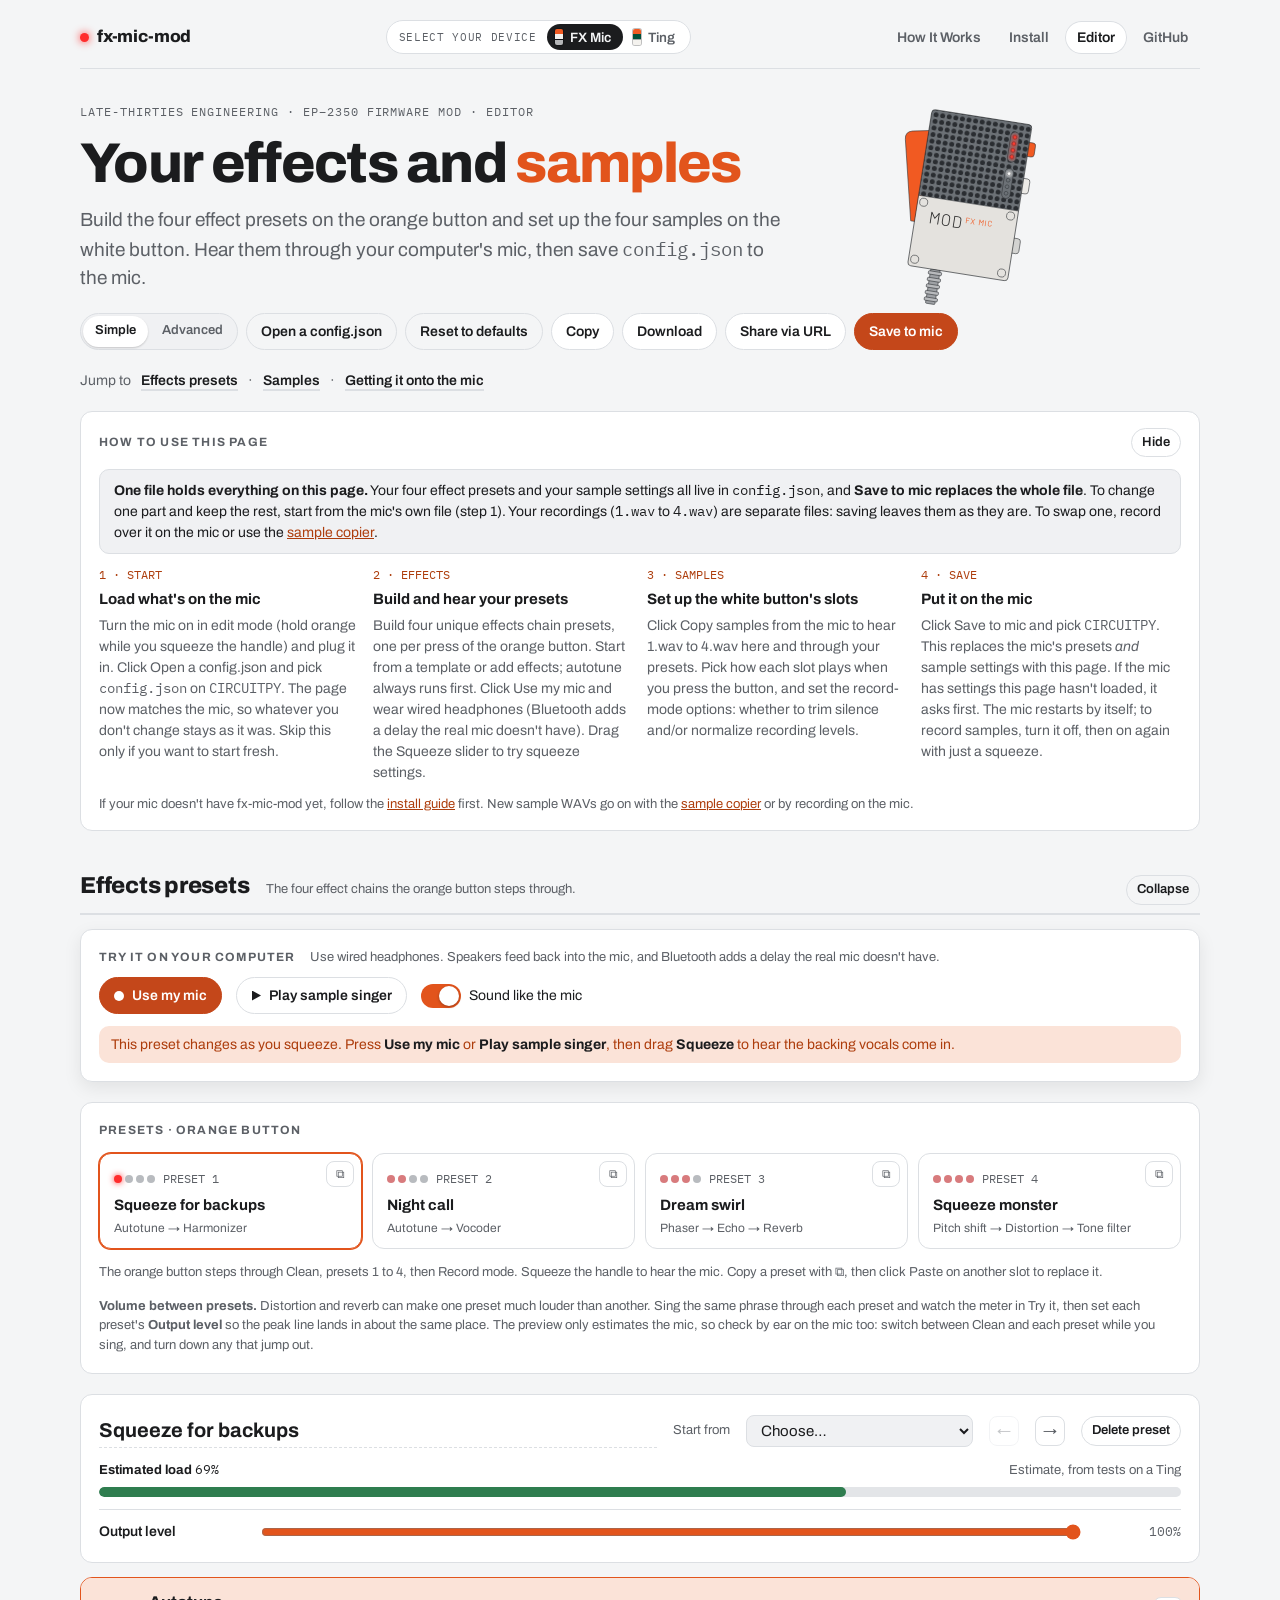
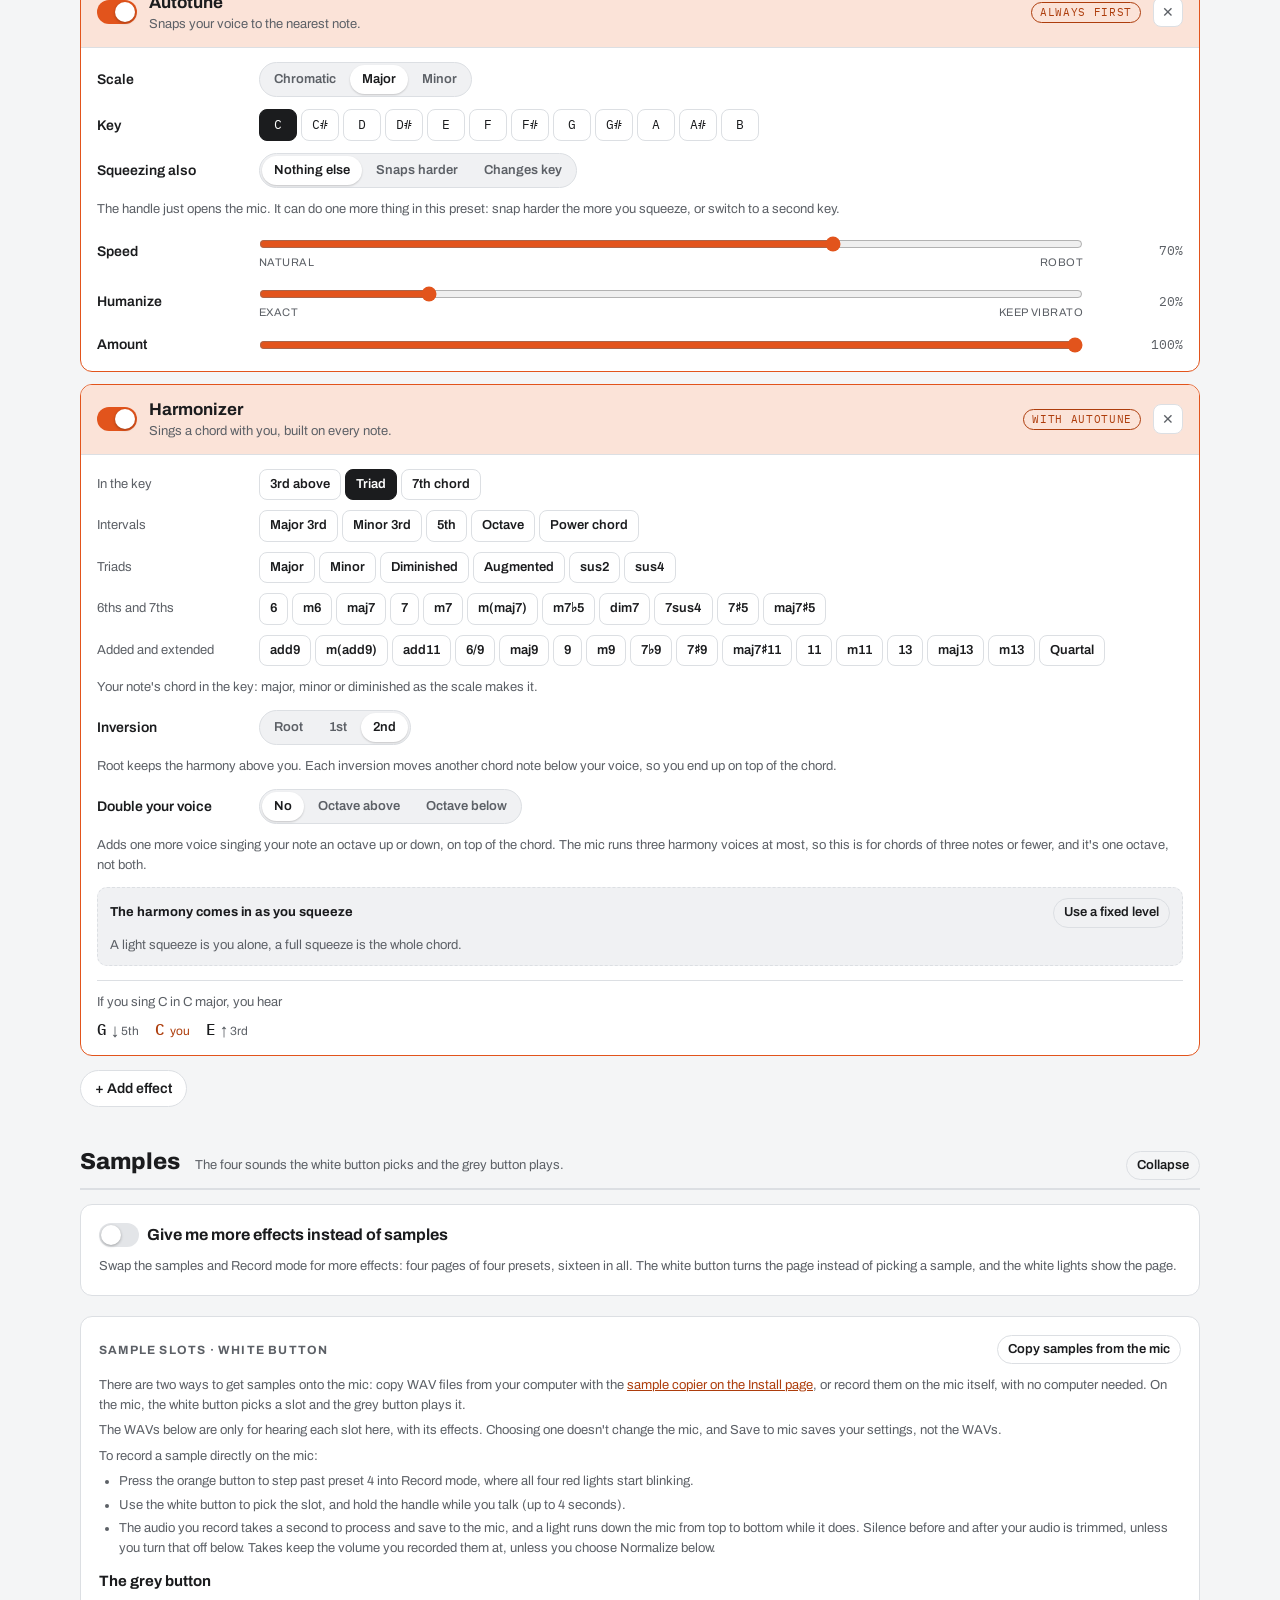
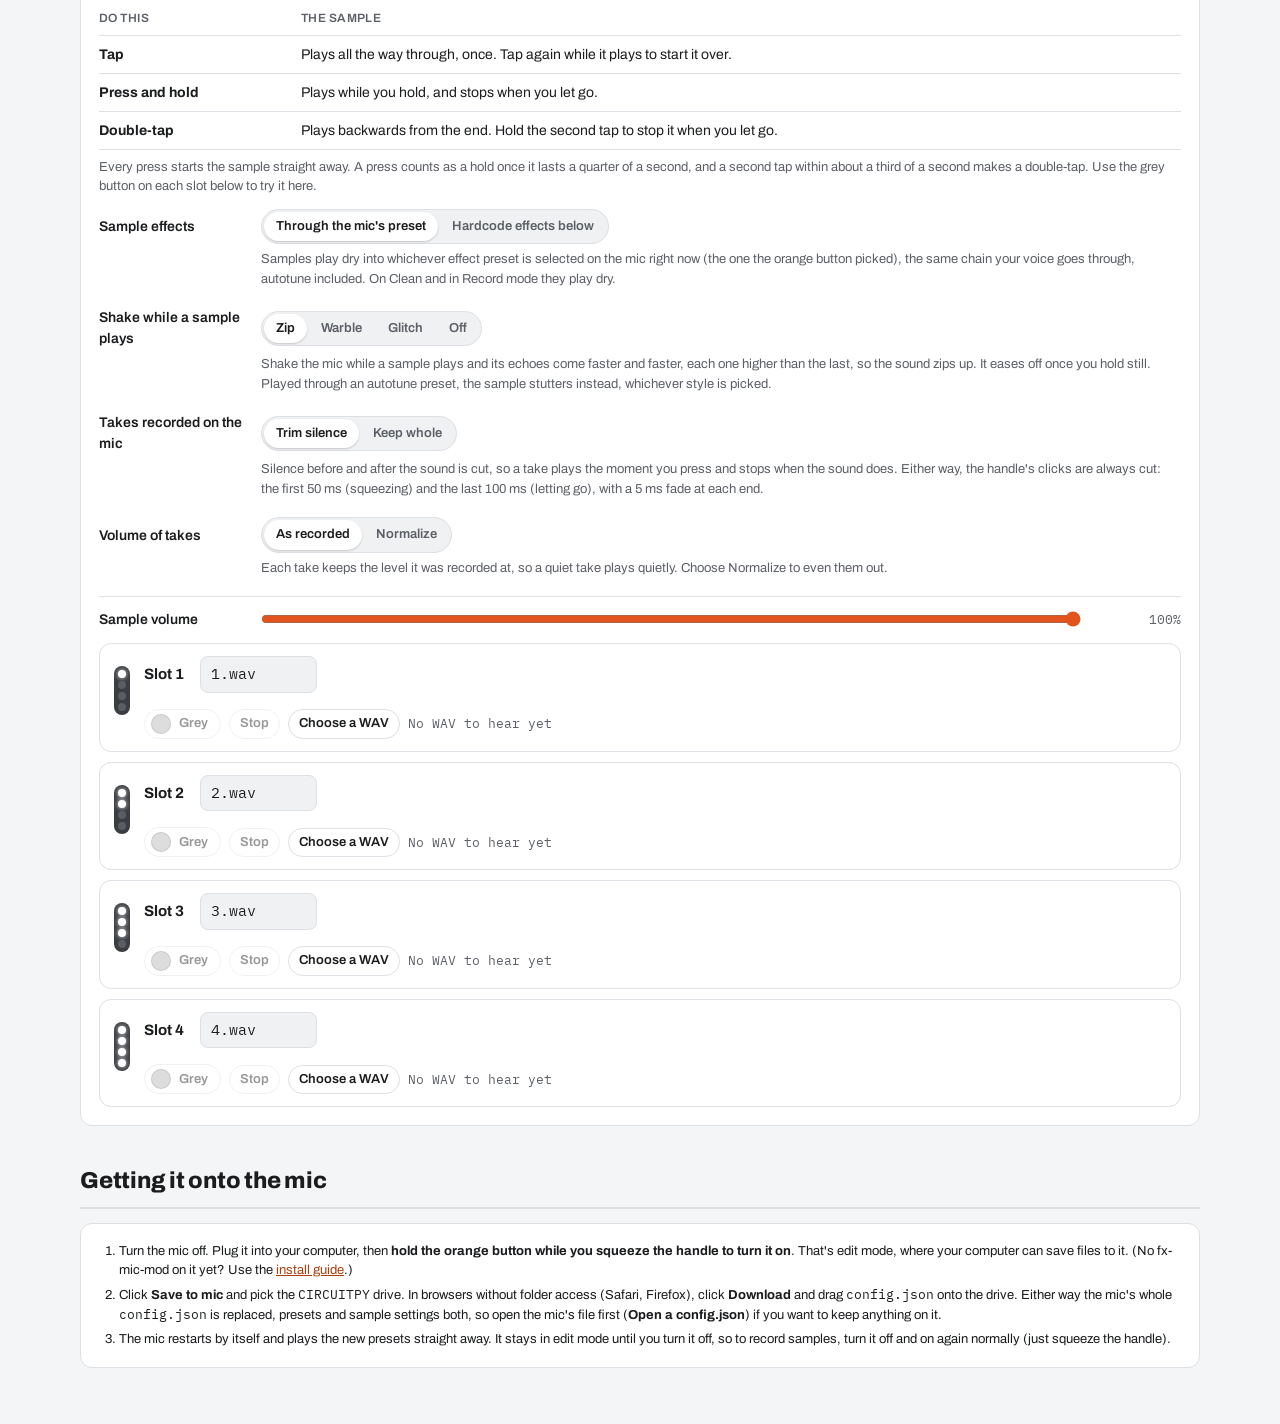
==== commit f9dd303f: "Take the preset walkthrough recording back off the editor Doug changed his mind about putting it on " ====
--- a/docs/editor.html
+++ b/docs/editor.html
@@ -58,9 +58,6 @@
 p{margin:0}
 .muted{color:var(--muted)}
 .small{font-size:13px}
-.demo{display:flex;flex-wrap:wrap;gap:8px 14px;align-items:center;justify-content:space-between;background:var(--panel-2);border:1px solid var(--line);border-radius:12px;padding:10px 14px}
-.demo p{margin:0;flex:1 1 220px}
-.demo audio{width:min(100%,340px);height:36px}
 .btn-guide{display:grid;gap:8px}
 .btn-guide h3{margin:0;font-size:15px}
 .btn-guide table{border-collapse:collapse;width:100%;font-size:14px}
@@ -463,7 +460,6 @@
       <div class="row small muted"><span class="adv">Pack name</span><input id="pack-name" class="text mono adv" maxlength="16" aria-label="Pack name"></div>
     </div>
     <div class="slots" id="slots"></div>
-    <div class="demo"><p class="small"><b>Hear the defaults on a real mic.</b> <span class="muted">A walk through the four starting presets, recorded on a Ting.</span></p><audio controls preload="none" src="audio/default-presets.mp3">Your browser can't play this recording.</audio></div>
     <p class="small muted" id="slots-help">The orange button steps through Clean, presets 1 to 4, then Record mode. Squeeze the handle to hear the mic.</p>
     <p class="small muted" id="level-help"><b>Volume between presets.</b> Distortion and reverb can make one preset much louder than another. Sing the same phrase through each preset and watch the meter in Try it, then set each preset's <b>Output level</b> so the peak line lands in about the same place. The preview only estimates the mic, so check by ear on the mic too: switch between Clean and each preset while you sing, and turn down any that jump out.</p>
   </section>
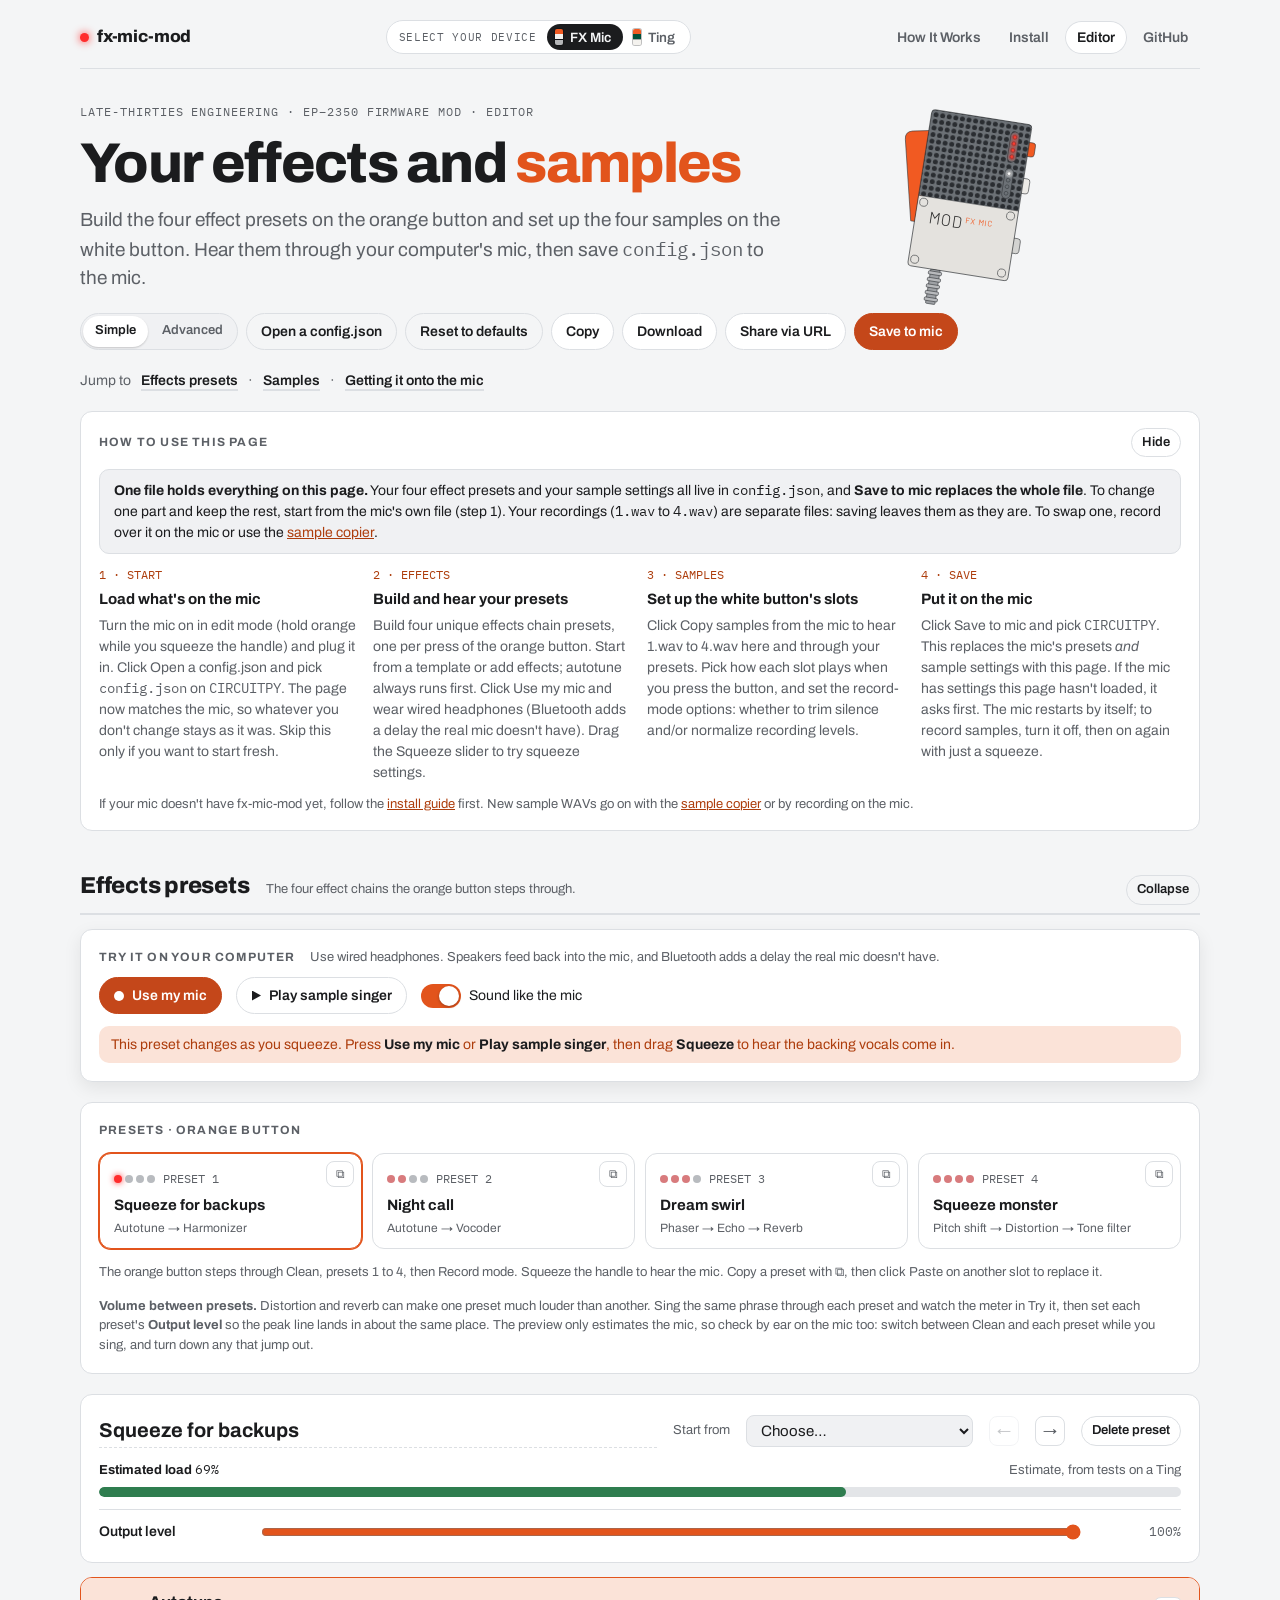
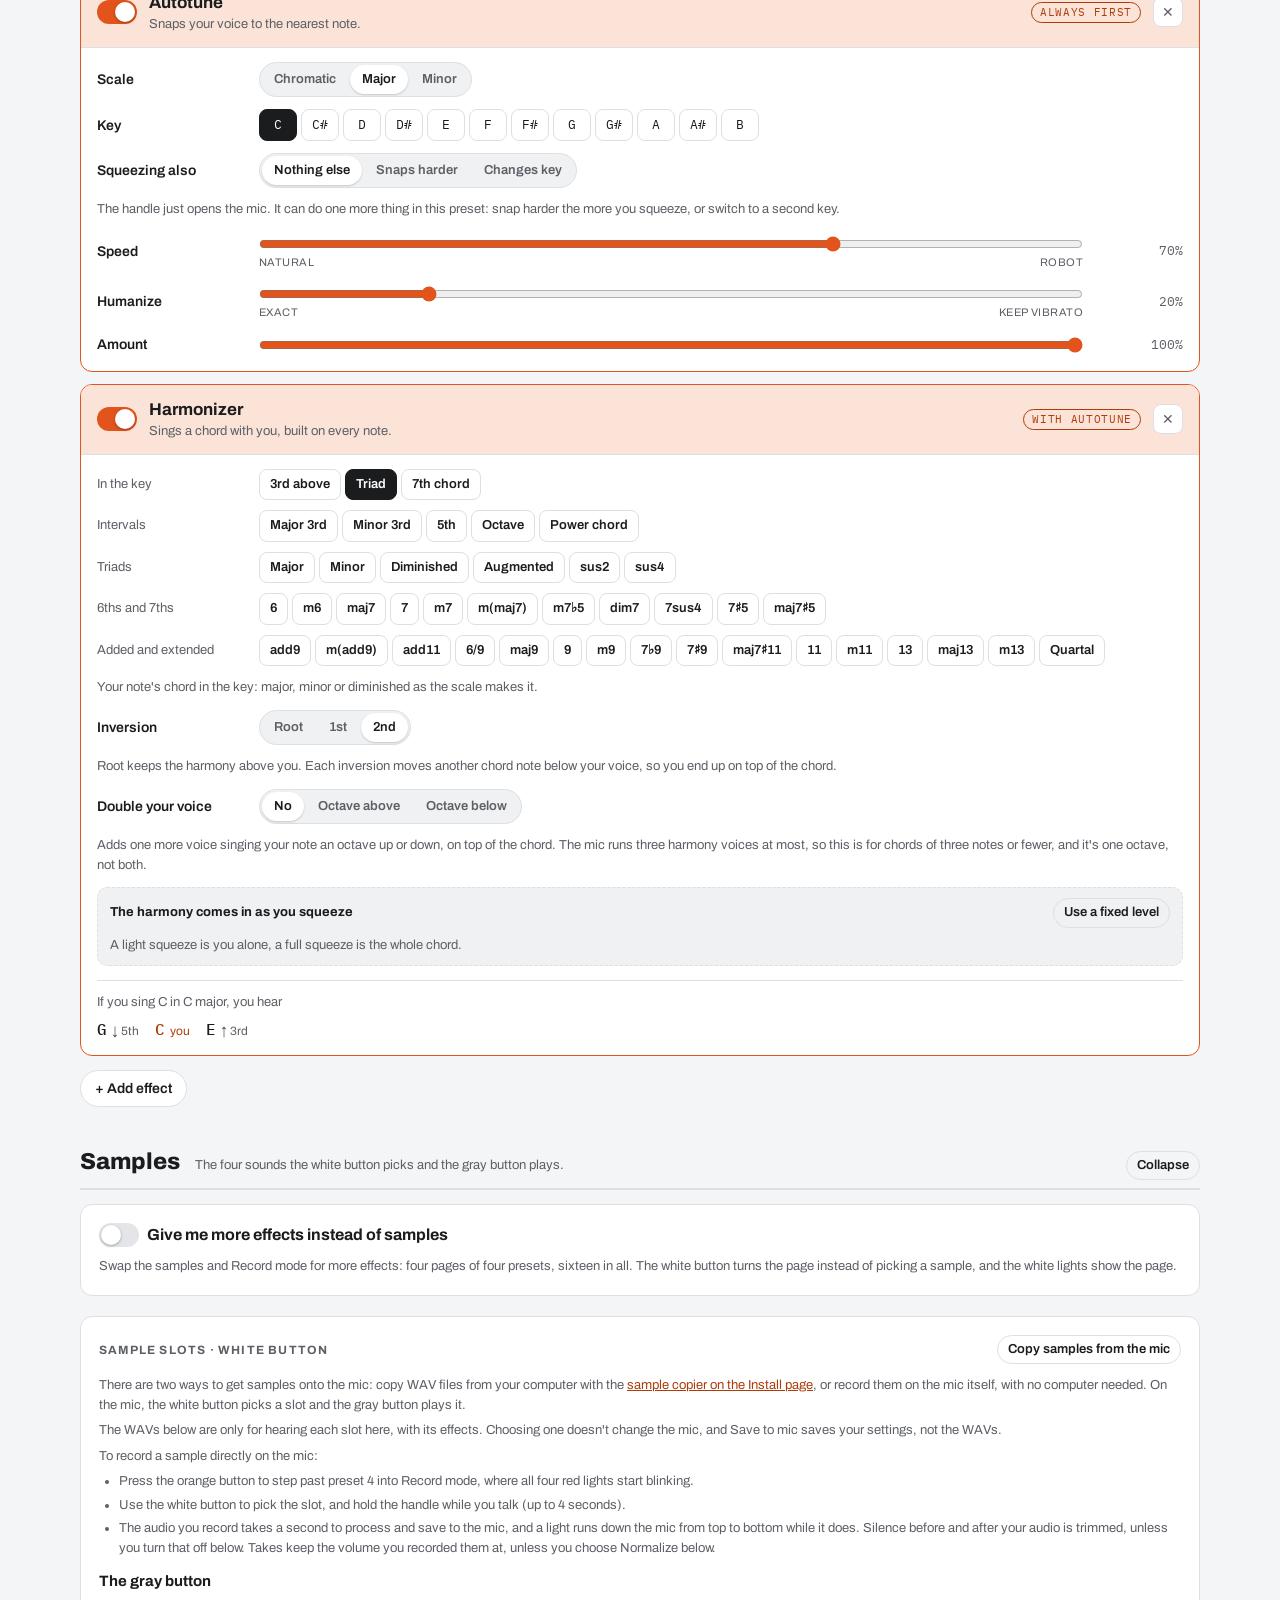
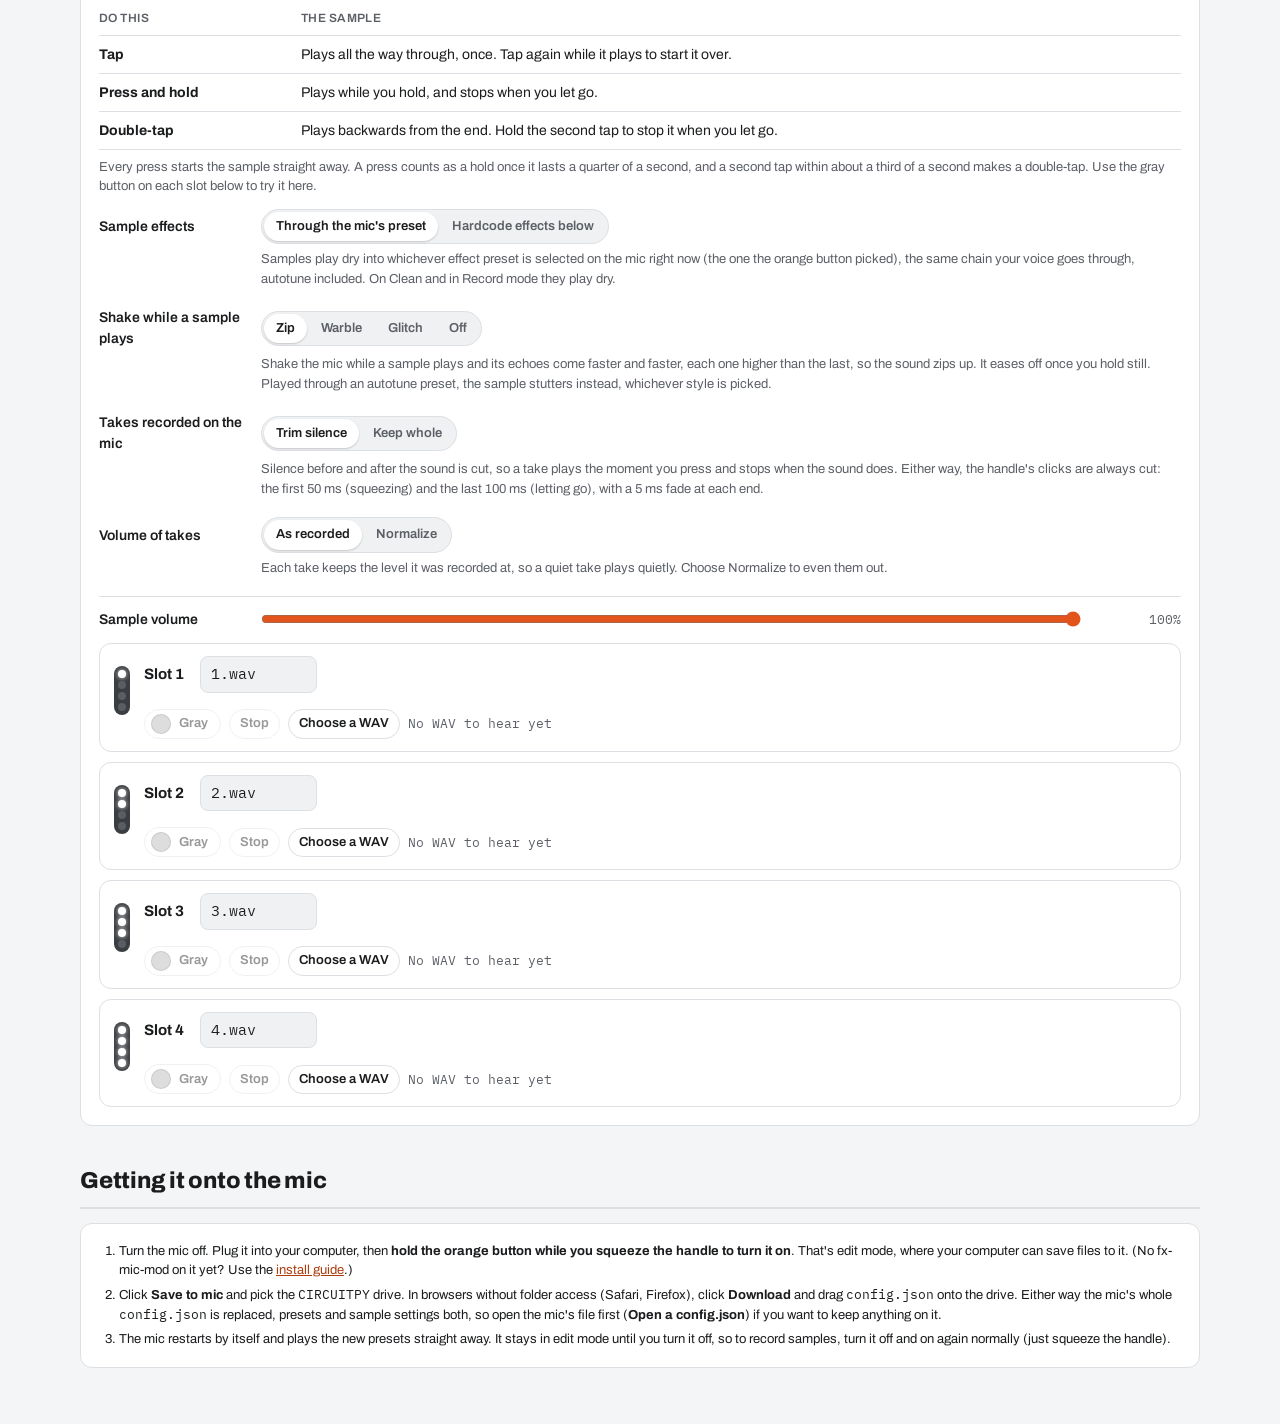
==== commit 02eda5dd: "Use American spelling across the site, docs, firmware and tests colour, behaviour, centre, grey, cat" ====
--- a/docs/editor.html
+++ b/docs/editor.html
@@ -177,7 +177,7 @@
 .keys{display:flex;flex-wrap:wrap;gap:4px}
 .keys button{min-width:38px;padding:5px 6px;border:1px solid var(--line);border-radius:8px;background:var(--panel);cursor:pointer;font-family:var(--f-mono);font-size:13px}
 .keys button[aria-pressed="true"]{background:var(--ink);color:var(--panel);border-color:var(--ink)}
-/* harmonizer chord picker: chips in labelled families, then the notes you'd get */
+/* harmonizer chord picker: chips in labeled families, then the notes you'd get */
 .chordset{display:grid;gap:10px}
 .chordfam{display:grid;grid-template-columns:minmax(90px,150px) minmax(0,1fr);gap:6px 12px;align-items:start}
 @media (max-width:560px){.chordfam{grid-template-columns:1fr}}
@@ -211,10 +211,10 @@
 .try-note{margin:4px 0 0}
 .levelrow{border-top:1px solid var(--line);padding-top:10px}
 .slot-player{gap:8px;margin-top:8px}
-.grey-key{display:inline-flex;align-items:center;gap:8px;border:1px solid var(--line);background:var(--panel);border-radius:999px;padding:4px 12px 4px 6px;font-weight:600;font-size:13px;cursor:pointer;touch-action:none;user-select:none;-webkit-user-select:none;color:var(--ink)}
-.grey-key .dot{width:20px;height:20px;border-radius:50%;background:var(--btn-bot,#b5b6b8);border:1px solid rgba(0,0,0,.25);transition:transform .08s}
-.grey-key:active .dot{transform:scale(.88)}
-.grey-key:disabled{opacity:.45;cursor:default}
+.gray-key{display:inline-flex;align-items:center;gap:8px;border:1px solid var(--line);background:var(--panel);border-radius:999px;padding:4px 12px 4px 6px;font-weight:600;font-size:13px;cursor:pointer;touch-action:none;user-select:none;-webkit-user-select:none;color:var(--ink)}
+.gray-key .dot{width:20px;height:20px;border-radius:50%;background:var(--btn-bot,#b5b6b8);border:1px solid rgba(0,0,0,.25);transition:transform .08s}
+.gray-key:active .dot{transform:scale(.88)}
+.gray-key:disabled{opacity:.45;cursor:default}
 @media (max-width:560px){.field{grid-template-columns:1fr}}
 .field > label{font-size:14px;font-weight:600}
 .squeeze{display:grid;gap:8px;padding:10px 12px;border-radius:10px;background:var(--panel-2);border:1px dashed var(--line)}
@@ -471,7 +471,7 @@
   <div class="group" id="samples-group">
   <div class="group-head">
     <h2>Samples</h2>
-    <p class="small muted">The four sounds the <span data-dw="mid">white</span> button picks and the <span data-dw="bot">grey</span> button plays.</p>
+    <p class="small muted">The four sounds the <span data-dw="mid">white</span> button picks and the <span data-dw="bot">gray</span> button plays.</p>
     <button class="btn small ghost" data-collapse="samples-body" aria-expanded="true" aria-controls="samples-body">Collapse</button>
   </div>
   <div class="group-body" id="samples-body">
@@ -479,7 +479,7 @@
   <section class="panel" id="samples-panel" style="display:grid;gap:12px">
     <div class="row spread"><h2>Sample slots · <span data-dw="mid">white</span> button</h2><button class="btn small" id="btn-load-samples" title="Copy 1.wav to 4.wav from the mic's drive into this page, so you can hear them here">Copy samples from the mic</button></div>
     <div class="small muted sample-help">
-      <p>There are two ways to get samples onto the mic: copy WAV files from your computer with the <a href="install.html#samples">sample copier on the Install page</a>, or record them on the mic itself, with no computer needed. On the mic, the <span data-dw="mid">white</span> button picks a slot and the <span data-dw="bot">grey</span> button plays it.</p>
+      <p>There are two ways to get samples onto the mic: copy WAV files from your computer with the <a href="install.html#samples">sample copier on the Install page</a>, or record them on the mic itself, with no computer needed. On the mic, the <span data-dw="mid">white</span> button picks a slot and the <span data-dw="bot">gray</span> button plays it.</p>
       <p>The WAVs below are only for hearing each slot here, with its effects. Choosing one doesn't change the mic, and Save to mic saves your settings, not the WAVs.</p>
       <p>To record a sample directly on the mic:</p>
       <ul>
@@ -489,7 +489,7 @@
       </ul>
     </div>
     <div class="btn-guide">
-      <h3>The <span data-dw="bot">grey</span> button</h3>
+      <h3>The <span data-dw="bot">gray</span> button</h3>
       <table>
         <thead><tr><th scope="col">Do this</th><th scope="col">The sample</th></tr></thead>
         <tbody>
@@ -498,7 +498,7 @@
           <tr><th scope="row">Double-tap</th><td>Plays backwards from the end. Hold the second tap to stop it when you let go.</td></tr>
         </tbody>
       </table>
-      <p class="small muted">Every press starts the sample straight away. A press counts as a hold once it lasts a quarter of a second, and a second tap within about a third of a second makes a double-tap. Use the <span data-dw="bot">grey</span> button on each slot below to try it here.</p>
+      <p class="small muted">Every press starts the sample straight away. A press counts as a hold once it lasts a quarter of a second, and a second tap within about a third of a second makes a double-tap. Use the <span data-dw="bot">gray</span> button on each slot below to try it here.</p>
     </div>
     <div id="sample-fx"></div>
     <div class="samples" id="samples"></div>
@@ -529,7 +529,7 @@
 if (!window.track) window.track = function(){};  // site-stats.js missing
 "use strict";
 /* ------------------------------------------------------------------ *
- * Effect catalogue. Mirrors firmware/config_loader.py (EFFECTS) and
+ * Effect catalog. Mirrors firmware/config_loader.py (EFFECTS) and
  * CONFIG_FORMAT.md. `simple` params show in Simple mode; the rest only
  * in Advanced. `squeeze` params may be driven by the handle.
  * cost is a rough load estimate for the meter, set from a Ting at 24 kHz: autotune, distortion,
@@ -621,7 +621,7 @@
 // Effects that run inside the autotune stage, so they sit at the top of the chain.
 const STAGE_FX = ["autotune", "harmonizer", "vocoder"];
 // The vocoder: a synth note and band-pass filter per band, plus a plain note for breath. With the voice
-// in the mix its pitch shifter runs too, at one grain from firmware 1.6 (half a Grain shift). Fitted to a
+// in the mix its pitch shifter runs too, at one grain (half a Grain shift). Fitted to a
 // Ting: 11 bands alone ran clean, 8 bands beside a two-grain voice shifter overflowed every half second.
 const VOCODER_COST = 0, VOCODER_BAND_COST = 5, VOCODER_NOTE_COST = 2;
 // A preset estimated over this crackles; the editor won't add an effect past it.
@@ -681,7 +681,7 @@
     const rest = list.filter(fx => !STAGE_FX.includes(fx.effect));
     out.presets.push(Object.assign({}, p, {list: tunes.slice(0,1).concat(harms.slice(0,1), rest)}));
   });
-  // Every slot plays tap / hold / double-tap now (firmware 1.2 "auto"); older playmodes are dropped.
+  // Every slot plays tap / hold / double-tap now ("auto"); older playmodes are dropped.
   (Array.isArray(c.samples) ? c.samples : []).slice(0,4).forEach(s => out.samples.push(Object.assign({}, s, {playmode:"auto"})));
   while (out.samples.length < 4) out.samples.push({file:(out.samples.length+1)+".wav", playmode:"auto"});
   return out;
@@ -1055,7 +1055,7 @@
   }
 
   if (!tune) body.append(h("p",{class:"small muted"}, "This preset has no autotune, so the harmony follows your voice as you sing it. Add autotune for chords that land in tune."));
-  if (["6/9","maj9","9","m9","7b9","7#9","maj7#11","11","m11","13","maj13","m13"].includes(chord)) body.append(h("p",{class:"small muted"}, "Three harmony voices is the most the mic runs, so bigger chords keep their colour notes and leave out the 5th."));
+  if (["6/9","maj9","9","m9","7b9","7#9","maj7#11","11","m11","13","maj13","m13"].includes(chord)) body.append(h("p",{class:"small muted"}, "Three harmony voices is the most the mic runs, so bigger chords keep their color notes and leave out the 5th."));
 
   // the notes you'd hear go last, as a readout under the controls
   if (preview) body.append(preview);
@@ -1153,7 +1153,7 @@
   }
   // unknown keys on a known effect: keep, show in advanced
   const extra = Object.keys(fx).filter(k=>!["effect","enabled"].includes(k) && !(k in def.params));
-  if (extra.length) body.append(h("p",{class:"small", style:"color:var(--warn)"}, "Unrecognised settings kept as is: "+extra.join(", ")));
+  if (extra.length) body.append(h("p",{class:"small", style:"color:var(--warn)"}, "Unrecognized settings kept as is: "+extra.join(", ")));
   return h("div",{class:"fx"+(fx.enabled===false?" off":"")}, fxHead(def.label, def.what, list, i, fx), body);
 }
 
@@ -1302,7 +1302,7 @@
   glitch: "Shake the mic while a sample plays and it stutters, chopping the loop shorter and shorter until it buzzes into a tone.",
   off: "Shaking the mic does nothing to samples.",
 };
-// The "shake" style: a name, or an object with a "style" (firmware 1.7 also takes the numbers there)
+// The "shake" style: a name, or an object with a "style" (the firmware also takes the numbers there)
 function shakeStyle(){
   const v = config.shake;
   if (v === false) return "off";
@@ -1382,17 +1382,17 @@
   trySend({samples: slotPayload(), sampleFx: config.sample_fx || "own"});
   trySend({play: {idx: i, loop, reverse: !!reverse}});
 }
-// The bottom (grey or white) button, as the firmware does it: plays at once; held TAP_HOLD_MS or
+// The bottom (gray or white) button, as the firmware does it: plays at once; held TAP_HOLD_MS or
 // more, letting go stops it; a press within DOUBLE_TAP_MS of a tap's press plays it backwards
 // (firmware TAP_HOLD_SECONDS / DOUBLE_TAP_SECONDS).
 const TAP_HOLD_MS = 250, DOUBLE_TAP_MS = 300;
 let autoPress = null, autoTap = null;
-function greyDown(i){
+function grayDown(i){
   const now = performance.now(), double = !!autoTap && autoTap.i === i && now - autoTap.at <= DOUBLE_TAP_MS;
   autoTap = null; autoPress = {i, at: now, double};
   playSlot(i, false, double);
 }
-function greyUp(i){
+function grayUp(i){
   if (!autoPress || autoPress.i !== i) return;
   const p = autoPress; autoPress = null;
   if (performance.now() - p.at >= TAP_HOLD_MS) trySend({stopSample:true});
@@ -1406,11 +1406,11 @@
     catch(err){ toast("Couldn't read "+f.name+": "+err.message); }
   }});
   return h("div",{class:"row slot-player"},
-    h("button",{class:"grey-key", disabled: a ? null : true, title:"Works like the "+siteDevice.word("bot")+" button on the mic: tap, hold or double-tap",
+    h("button",{class:"gray-key", disabled: a ? null : true, title:"Works like the "+siteDevice.word("bot")+" button on the mic: tap, hold or double-tap",
       "aria-label":siteDevice.word("Bot")+" button: play slot "+(i+1),
-      onpointerdown:(e)=>{ e.preventDefault(); greyDown(i); }, onpointerup:()=>greyUp(i), onpointerleave:()=>greyUp(i), onpointercancel:()=>greyUp(i),
-      onkeydown:(e)=>{ if ((e.key===" "||e.key==="Enter") && !e.repeat){ e.preventDefault(); greyDown(i); } },
-      onkeyup:(e)=>{ if (e.key===" "||e.key==="Enter") greyUp(i); }}, h("span",{class:"dot","aria-hidden":"true"}), h("span",{"data-dw":"Bot"}, siteDevice.word("Bot"))),
+      onpointerdown:(e)=>{ e.preventDefault(); grayDown(i); }, onpointerup:()=>grayUp(i), onpointerleave:()=>grayUp(i), onpointercancel:()=>grayUp(i),
+      onkeydown:(e)=>{ if ((e.key===" "||e.key==="Enter") && !e.repeat){ e.preventDefault(); grayDown(i); } },
+      onkeyup:(e)=>{ if (e.key===" "||e.key==="Enter") grayUp(i); }}, h("span",{class:"dot","aria-hidden":"true"}), h("span",{"data-dw":"Bot"}, siteDevice.word("Bot"))),
     h("button",{class:"btn small ghost", disabled: a ? null : true, onclick:()=>{ trySend({stopSample:true}); }, "aria-label":"Stop slot "+(i+1)}, "Stop"),
     h("label",{class:"btn small ghost", for:id}, a ? "Choose another WAV" : "Choose a WAV"), input,
     h("span",{class:"small muted mono"}, a ? a.name+" \u00b7 "+a.sec.toFixed(1)+" s" : "No WAV to hear yet"));
@@ -1492,18 +1492,22 @@
 /* Settings that need a firmware newer than some mics have. Each release that
  * adds a config setting raises FIRMWARE_VERSION in code.py and adds a row
  * here with that number, so Save to mic can stop before writing a file the
- * mic's firmware would skip parts of. Mics from before 1.0 have no number. */
+ * mic's firmware would skip parts of. Mics from before 1.0 have no number.
+ * Everything up to the launch is 1.0.0; builds 1.0 to 1.7.1 were pre-launch. */
 const FIRMWARE_NEEDS = [
-  {version:"1.0", what:"Double your voice on a harmonizer",
+  {version:"1.0.0", what:"Double your voice on a harmonizer",
    uses: c => (c.presets||[]).some(p => (p.list||[]).some(fx => fx.effect==="harmonizer" && fx.double && fx.enabled!==false))},
-  {version:"1.0", what:"Normalize recording levels", uses: c => c.normalize_takes === true},
-  {version:"1.1", what:"The vocoder",
+  {version:"1.0.0", what:"Normalize recording levels", uses: c => c.normalize_takes === true},
+  {version:"1.0.0", what:"The vocoder",
    uses: c => (c.presets||[]).some(p => (p.list||[]).some(fx => fx.effect==="vocoder" && fx.enabled!==false))},
-  {version:"1.2", what:"tap, hold and double-tap sample playback",
+  {version:"1.0.0", what:"tap, hold and double-tap sample playback",
    uses: c => (c.samples||[]).some(s => s && String(s.playmode||"").toLowerCase()==="auto")},
-  {version:"1.4", what:"more effects instead of samples (pages of presets)", uses: c => c.effects_only === true},
+  {version:"1.0.0", what:"more effects instead of samples (pages of presets)", uses: c => c.effects_only === true},
 ];
-const versionParts = v => String(v).split(".").map(n => parseInt(n,10)||0);
+// Pre-launch builds 1.0 to 1.7.1 count as older than the launch release 1.0.0.
+const PRELAUNCH = new Set(["1.0","1.1","1.2","1.3","1.4","1.5","1.6","1.7","1.7.1"]);
+const versionParts = v => (PRELAUNCH.has(String(v)) ? "0."+v : String(v)).split(".").map(n => parseInt(n,10)||0);
+const firmwareName = v => v === null ? "from before 1.0" : PRELAUNCH.has(v) ? v+" (a pre-launch build)" : v;
 function versionBelow(a, b){
   const x = versionParts(a), y = versionParts(b);
   for (let i = 0; i < Math.max(x.length, y.length); i++){ if ((x[i]||0) !== (y[i]||0)) return (x[i]||0) < (y[i]||0); }
@@ -1534,7 +1538,7 @@
     const version = firmwareVersion(codePy), short = firmwareShortfall(serialize(), version);
     if (short.length){
       const need = short.map(n => n.version).reduce((a, b) => versionBelow(a, b) ? b : a);
-      const msg = "Nothing saved. The mic has firmware " + (version ? version : "from before 1.0") + ", and this config uses " +
+      const msg = "Nothing saved. The mic has firmware " + firmwareName(version) + ", and this config uses " +
         short.map(n => n.what).join(" and ") + ", which needs firmware " + need + " or newer. ";
       notice(msg, "bad");
       $("#notice").append(h("a",{href:"install.html#install"}, "Update the firmware"), " first, or turn that setting off and save again.");
@@ -1564,7 +1568,7 @@
     try {
       const latest = firmwareVersion(await (await fetch("firmware/code.py", {cache:"no-store"})).text());
       if (latest && (version === null || versionBelow(version, latest)))
-        $("#notice").append(" The mic has firmware " + (version || "from before 1.0") + " and " + latest + " is out. ", h("a",{href:"install.html#update"}, "Update it"), " in one step; your presets stay.");
+        $("#notice").append(" The mic has firmware " + firmwareName(version) + " and " + latest + " is out. ", h("a",{href:"install.html#update"}, "Update it"), " in one step; your presets stay.");
     } catch(e){}
   } catch(e){
     notice("The mic didn't accept the file. It's probably in play mode, where your computer can only read it. Turn the mic off, hold the orange button while you turn it on, then save again.", "bad");
--- a/docs/site-device.css
+++ b/docs/site-device.css
@@ -1,5 +1,5 @@
 /* FX Mic or Ting: the switcher in the nav, the Ting palette, and the mic
- * drawings' colours. Loaded after each page's own <style>, so the Ting
+ * drawings' colors. Loaded after each page's own <style>, so the Ting
  * tokens below win over the page's light and dark ones. See site-device.js. */
 
 /* ---------- the switcher ---------- */
@@ -9,7 +9,7 @@
 .device-switch button:hover{color:var(--ink)}
 .device-switch button[aria-pressed="true"]{background:var(--ink);color:var(--bg)}
 .device-switch button:focus-visible{outline:2px solid var(--accent,#e2541c);outline-offset:2px}
-/* each choice shows its button colours, top to bottom */
+/* each choice shows its button colors, top to bottom */
 .device-switch .sw{display:inline-block;width:8px;height:16px;border-radius:2px;flex:none;box-shadow:0 0 0 1px rgba(0,0,0,.25);
   background:linear-gradient(#f15a22 0 5px,var(--sw-gap) 5px 5.5px,var(--sw-mid) 5.5px 10.5px,var(--sw-gap) 10.5px 11px,var(--sw-bot) 11px)}
 .device-switch .sw{--sw-gap:rgba(0,0,0,.35)}
@@ -50,7 +50,7 @@
 :root[data-device="ting"] body{scrollbar-color:var(--line) var(--bg)}
 
 /* ---------- the mic drawings ---------- */
-/* Object colours are fixed per device; only the outline follows light and dark. */
+/* Object colors are fixed per device; only the outline follows light and dark. */
 .dev,.hero-dev{--handle:#f15a22; --b1:#f15a22; --b2:#eceae6; --b3:#d3d3d1; --relief:#9ea1a5; --relief2:#b8babd; --cable:#c9cacc; --ledoff:var(--grill)}
 :root[data-device="ting"] .dev,:root[data-device="ting"] .hero-dev{
   --case:#e9e8e2; --outline:#00513a; --handle:#00513a; --b1:#ff6a1f; --b2:#00513a; --b3:#e9e8e2;
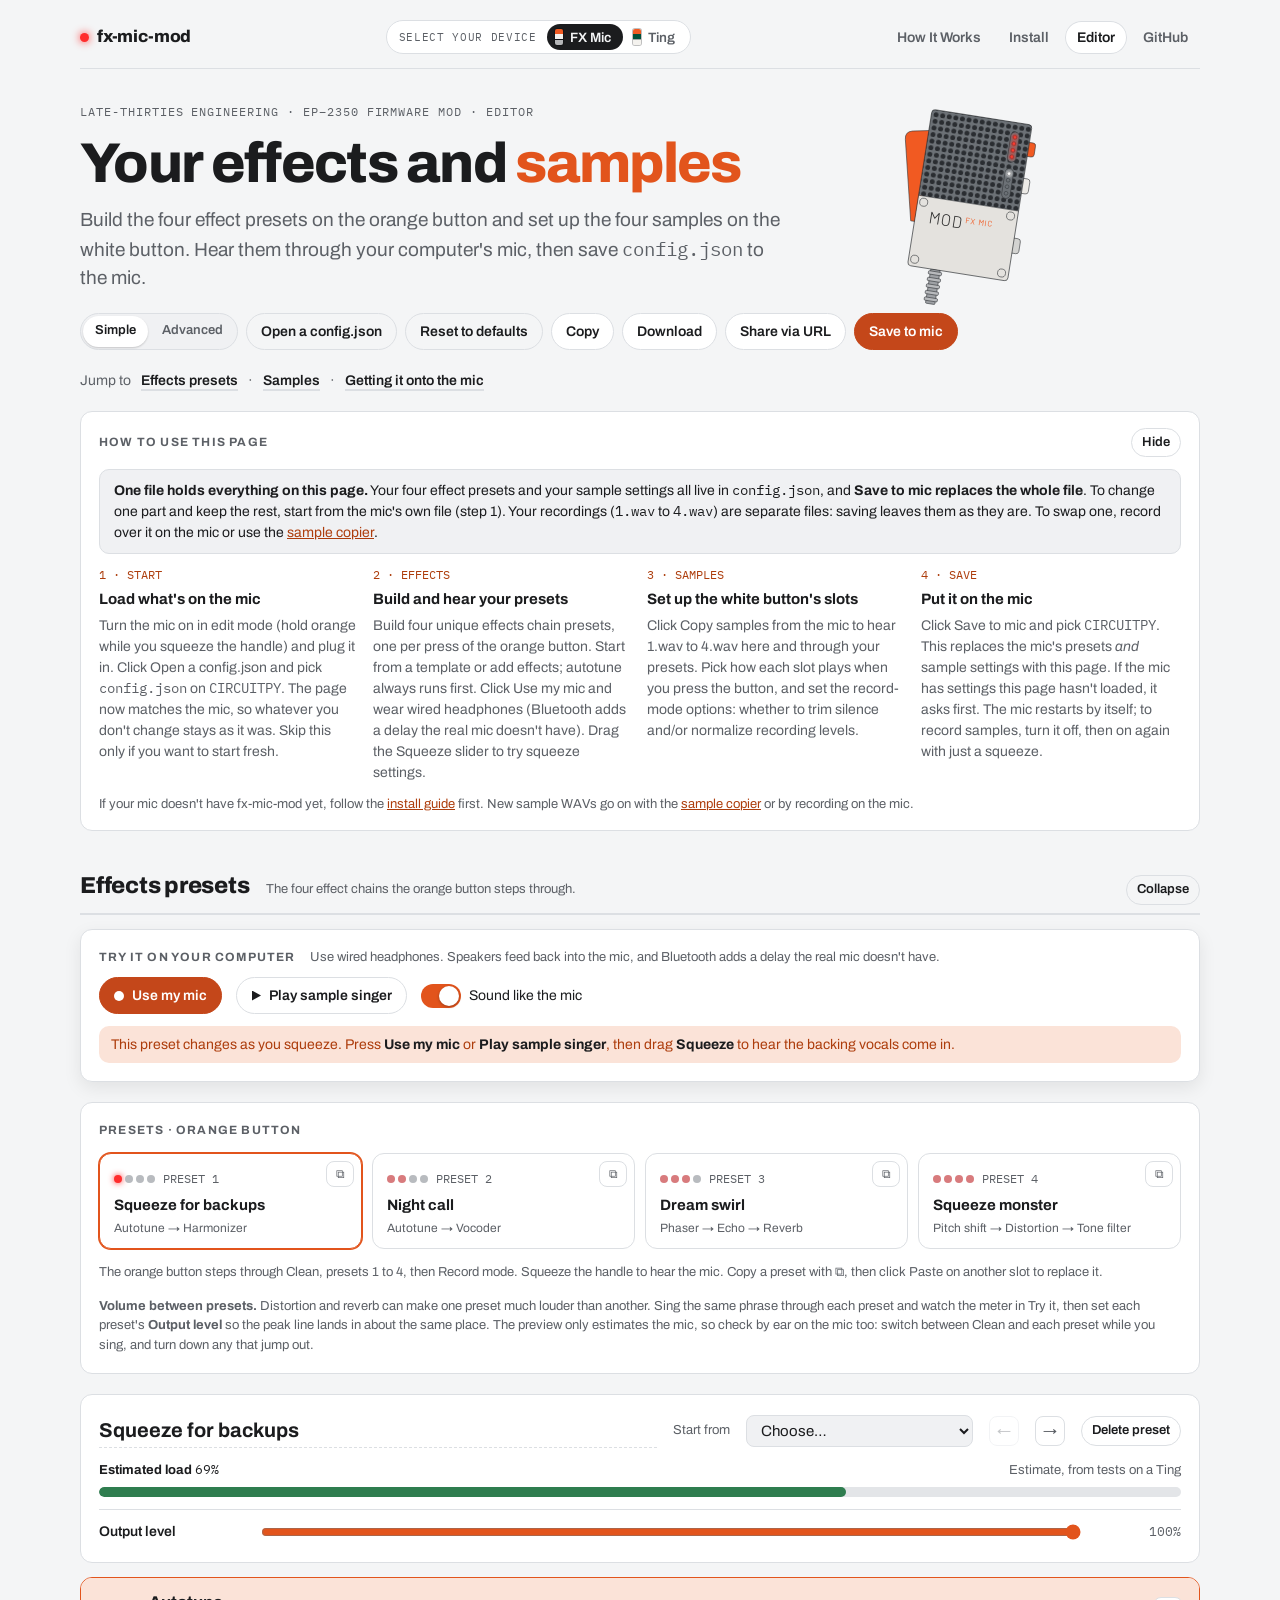
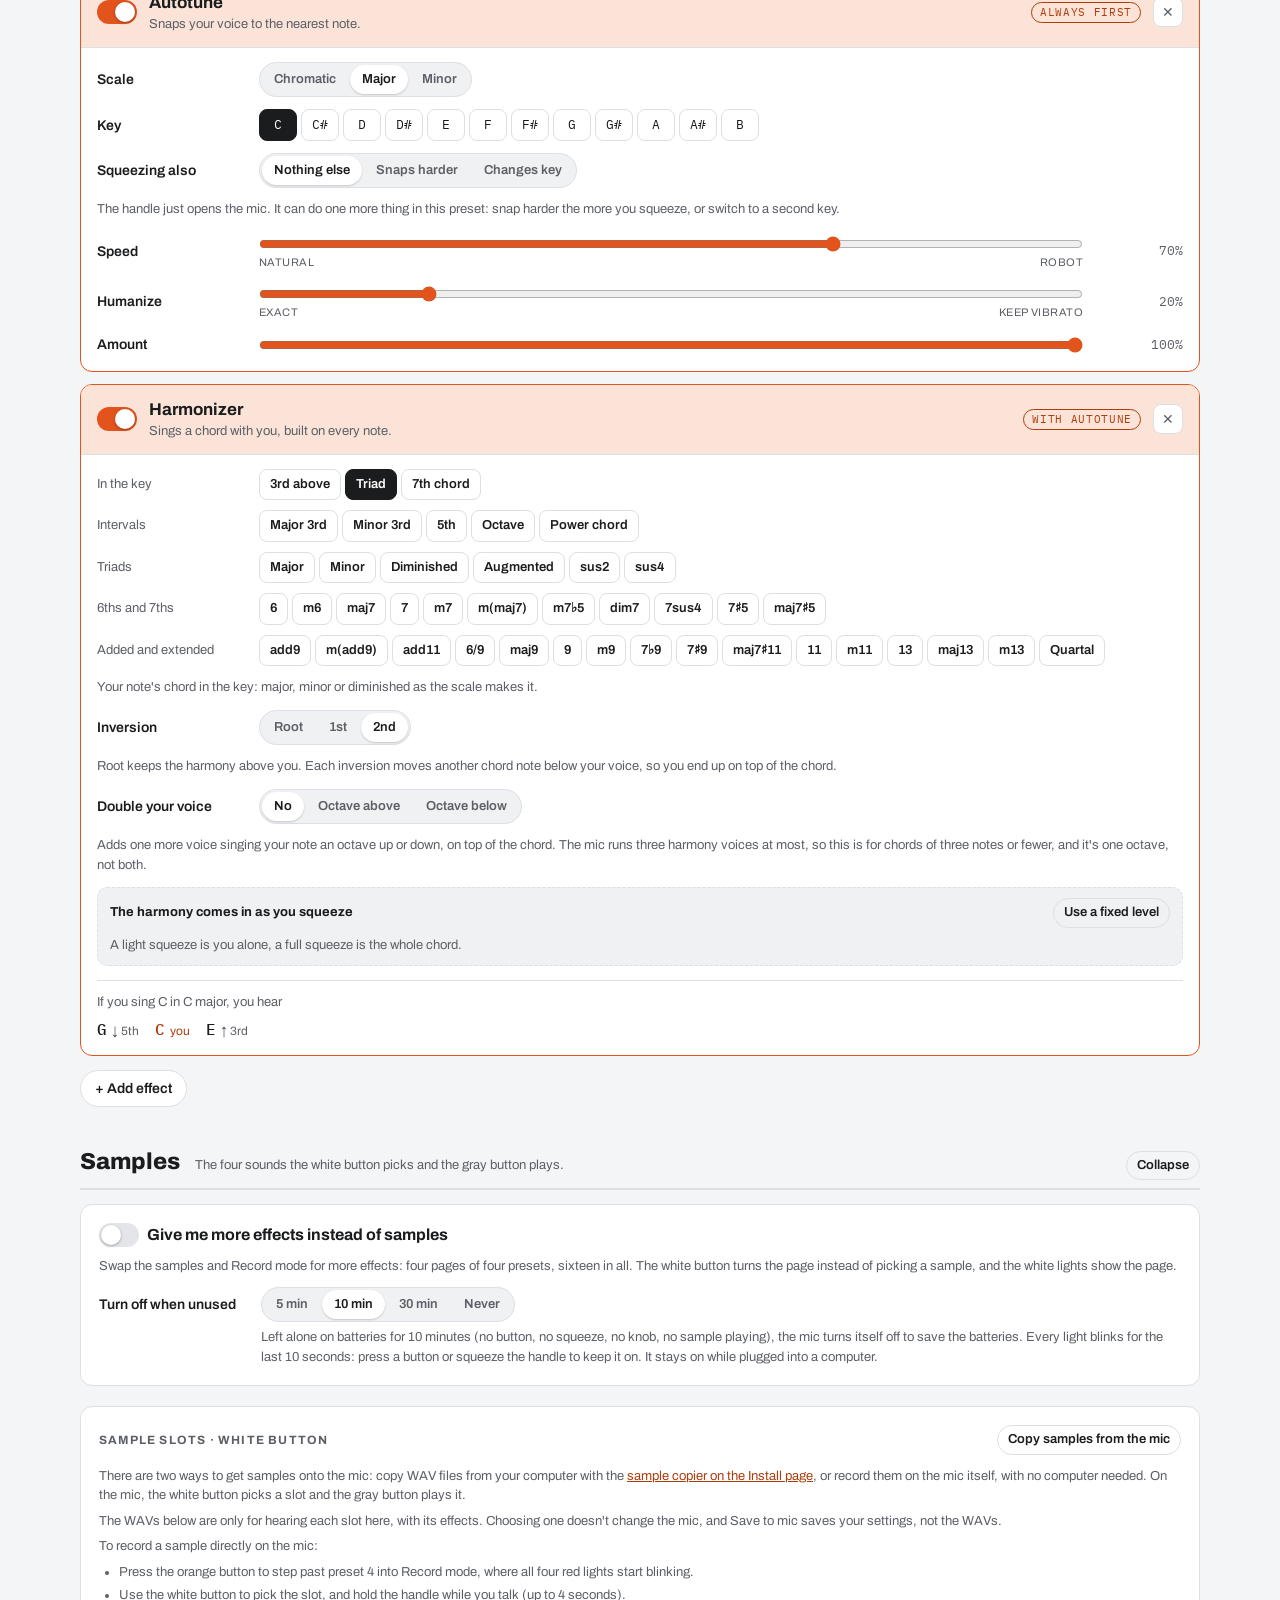
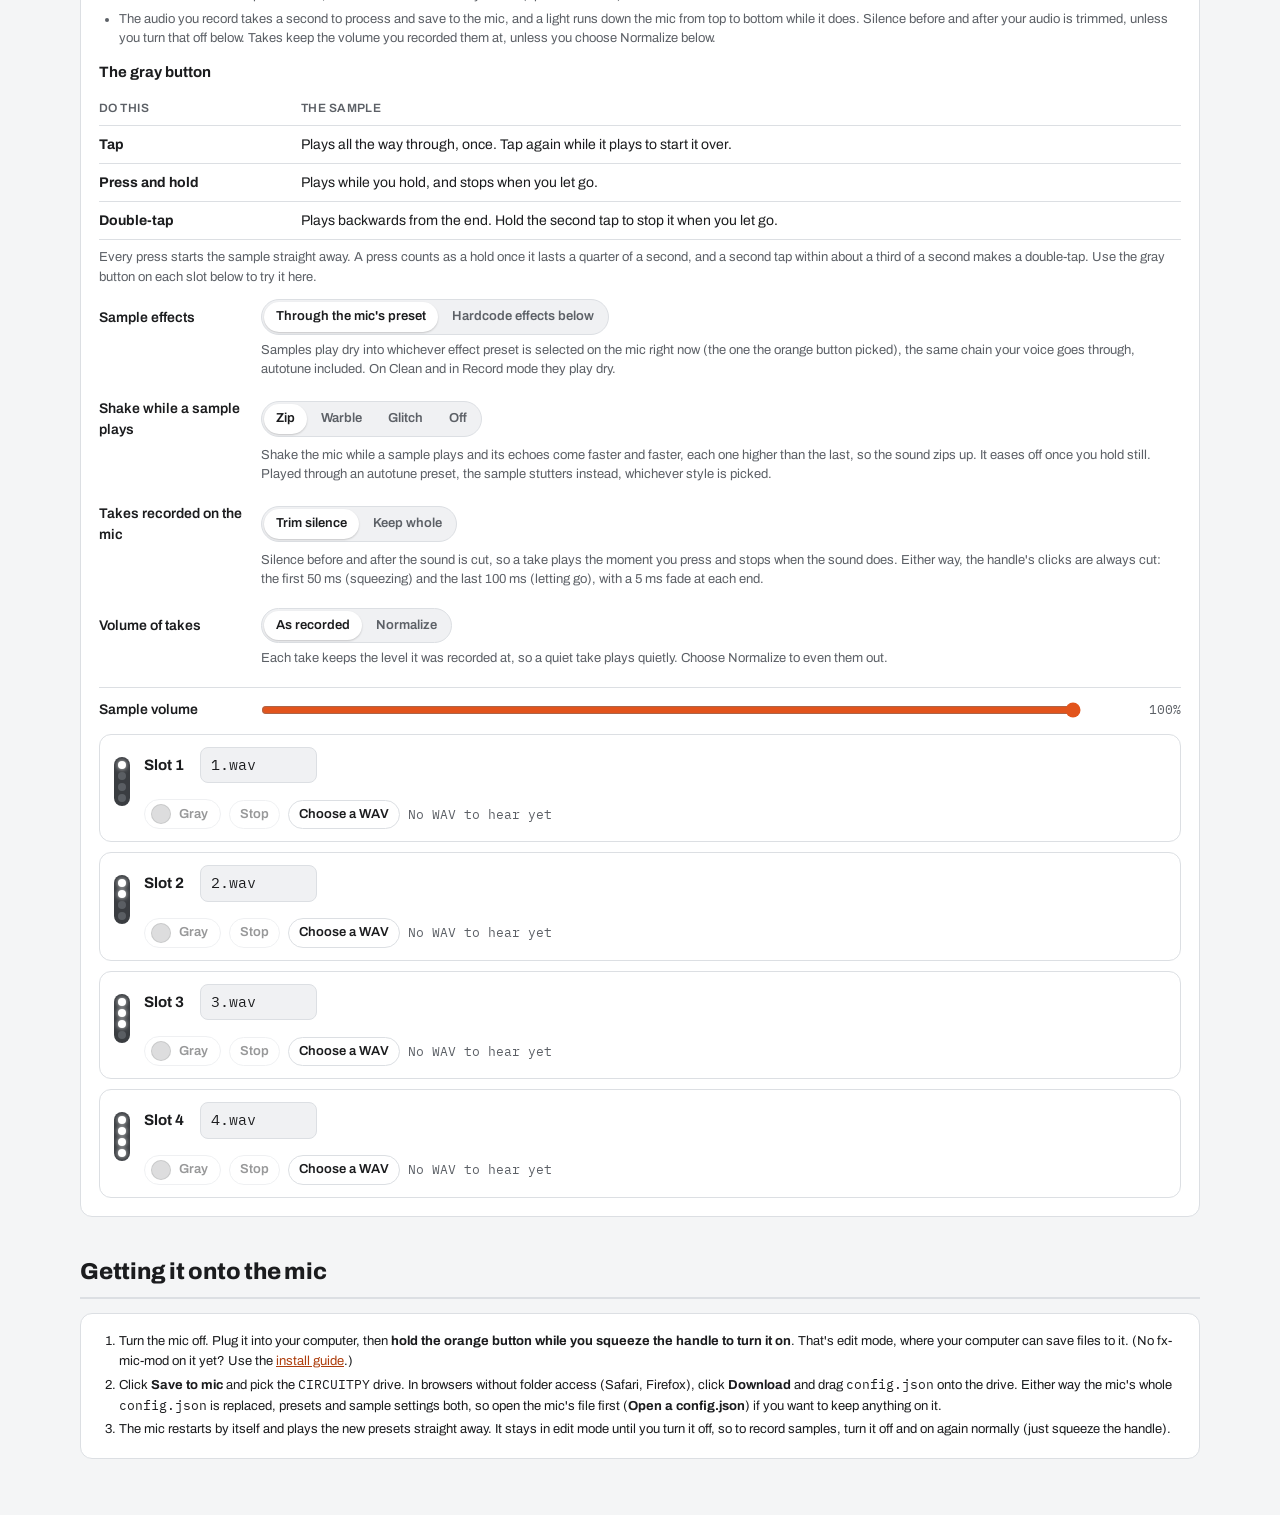
==== commit 58f90bd6: "Auto-off after 10 minutes unused on batteries (firmware 1.1.0) The mic drives POWER_HOLD low, like T" ====
--- a/docs/editor.html
+++ b/docs/editor.html
@@ -1285,6 +1285,15 @@
     h("p",{class:"small muted"}, ...(on
       ? ["Your mic has no samples and no Record mode now. Instead it holds up to 16 effect presets, four pages of four, up in ", h("a",{href:"#effects"},"Effects presets"), ". The ", dw("mid"), " button turns the page, the white lights show which page you're on, and the ", dw("bot"), " button takes you to Clean. Your WAV files stay on the mic, and turning this off brings the samples back."]
       : ["Swap the samples and Record mode for more effects: four pages of four presets, sixteen in all. The ", dw("mid"), " button turns the page instead of picking a sample, and the white lights show the page."])));
+  // "auto_off_minutes": how long the mic sits unused on batteries before turning off, 0 never (firmware AUTO_OFF_MINUTES, 10)
+  const off = typeof config.auto_off_minutes==="number" ? config.auto_off_minutes : 10;
+  $("#more-fx").append(
+    h("div",{class:"opt"}, h("div",{class:"field"}, h("label",{}, "Turn off when unused"),
+      h("div",{class:"seg", role:"group", "aria-label":"Turn off when unused"},
+        [[5,"5 min"],[10,"10 min"],[30,"30 min"],[0,"Never"]].map(([v,l])=>h("button",{"aria-pressed":String(off===v), onclick:()=>{ if (v===10) delete config.auto_off_minutes; else config.auto_off_minutes=v; changed(); }}, l)))),
+    h("p",{class:"small muted"}, off
+      ? "Left alone on batteries for "+off+" minutes (no button, no squeeze, no knob, no sample playing), the mic turns itself off to save the batteries. Every light blinks for the last 10 seconds: press a button or squeeze the handle to keep it on. It stays on while plugged into a computer."
+      : "The mic stays on until you turn it off (hold the orange and white buttons together), even if the batteries run flat.")));
   $("#samples-panel").style.display = on ? "none" : "grid";  // hidden loses to the inline display
 }
 function setEffectsOnly(on){
@@ -1503,6 +1512,7 @@
   {version:"1.0.0", what:"tap, hold and double-tap sample playback",
    uses: c => (c.samples||[]).some(s => s && String(s.playmode||"").toLowerCase()==="auto")},
   {version:"1.0.0", what:"more effects instead of samples (pages of presets)", uses: c => c.effects_only === true},
+  {version:"1.1.0", what:"a different auto-off time", uses: c => "auto_off_minutes" in c},
 ];
 // Pre-launch builds 1.0 to 1.7.1 count as older than the launch release 1.0.0.
 const PRELAUNCH = new Set(["1.0","1.1","1.2","1.3","1.4","1.5","1.6","1.7","1.7.1"]);
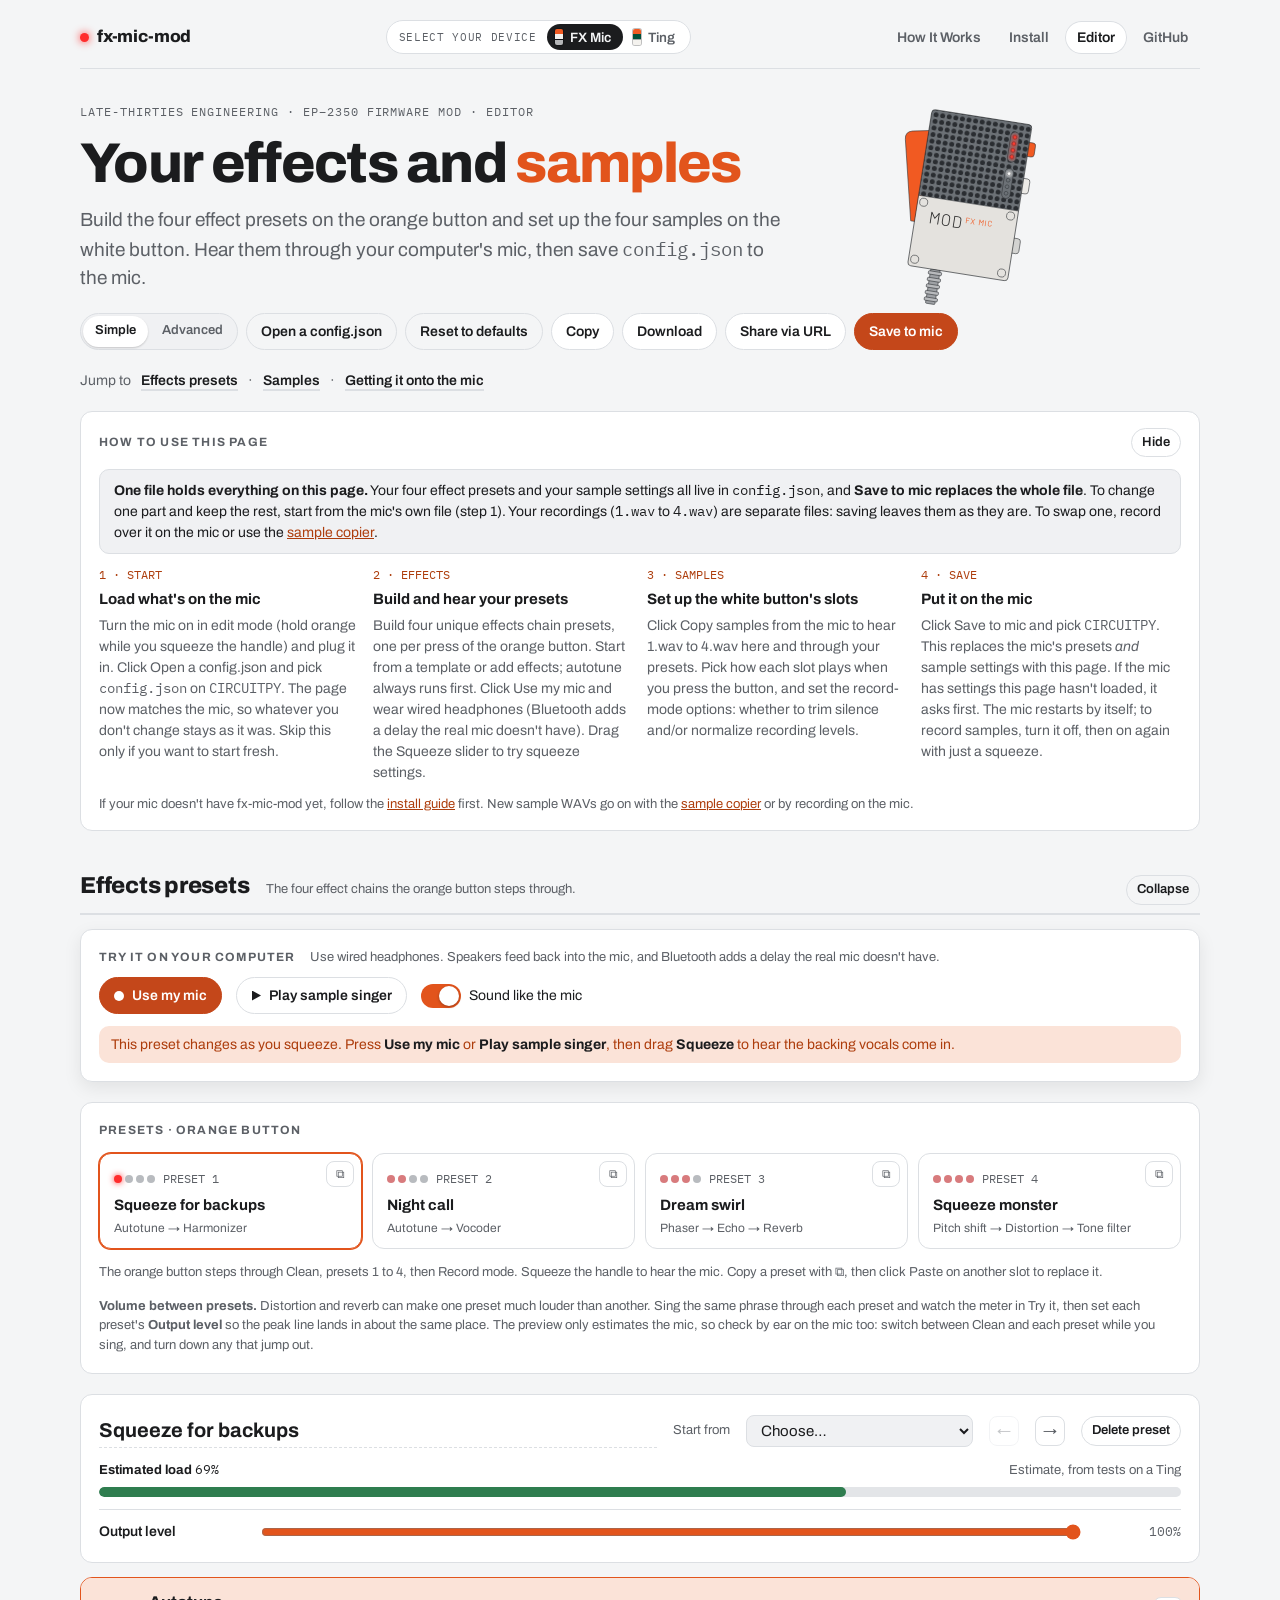
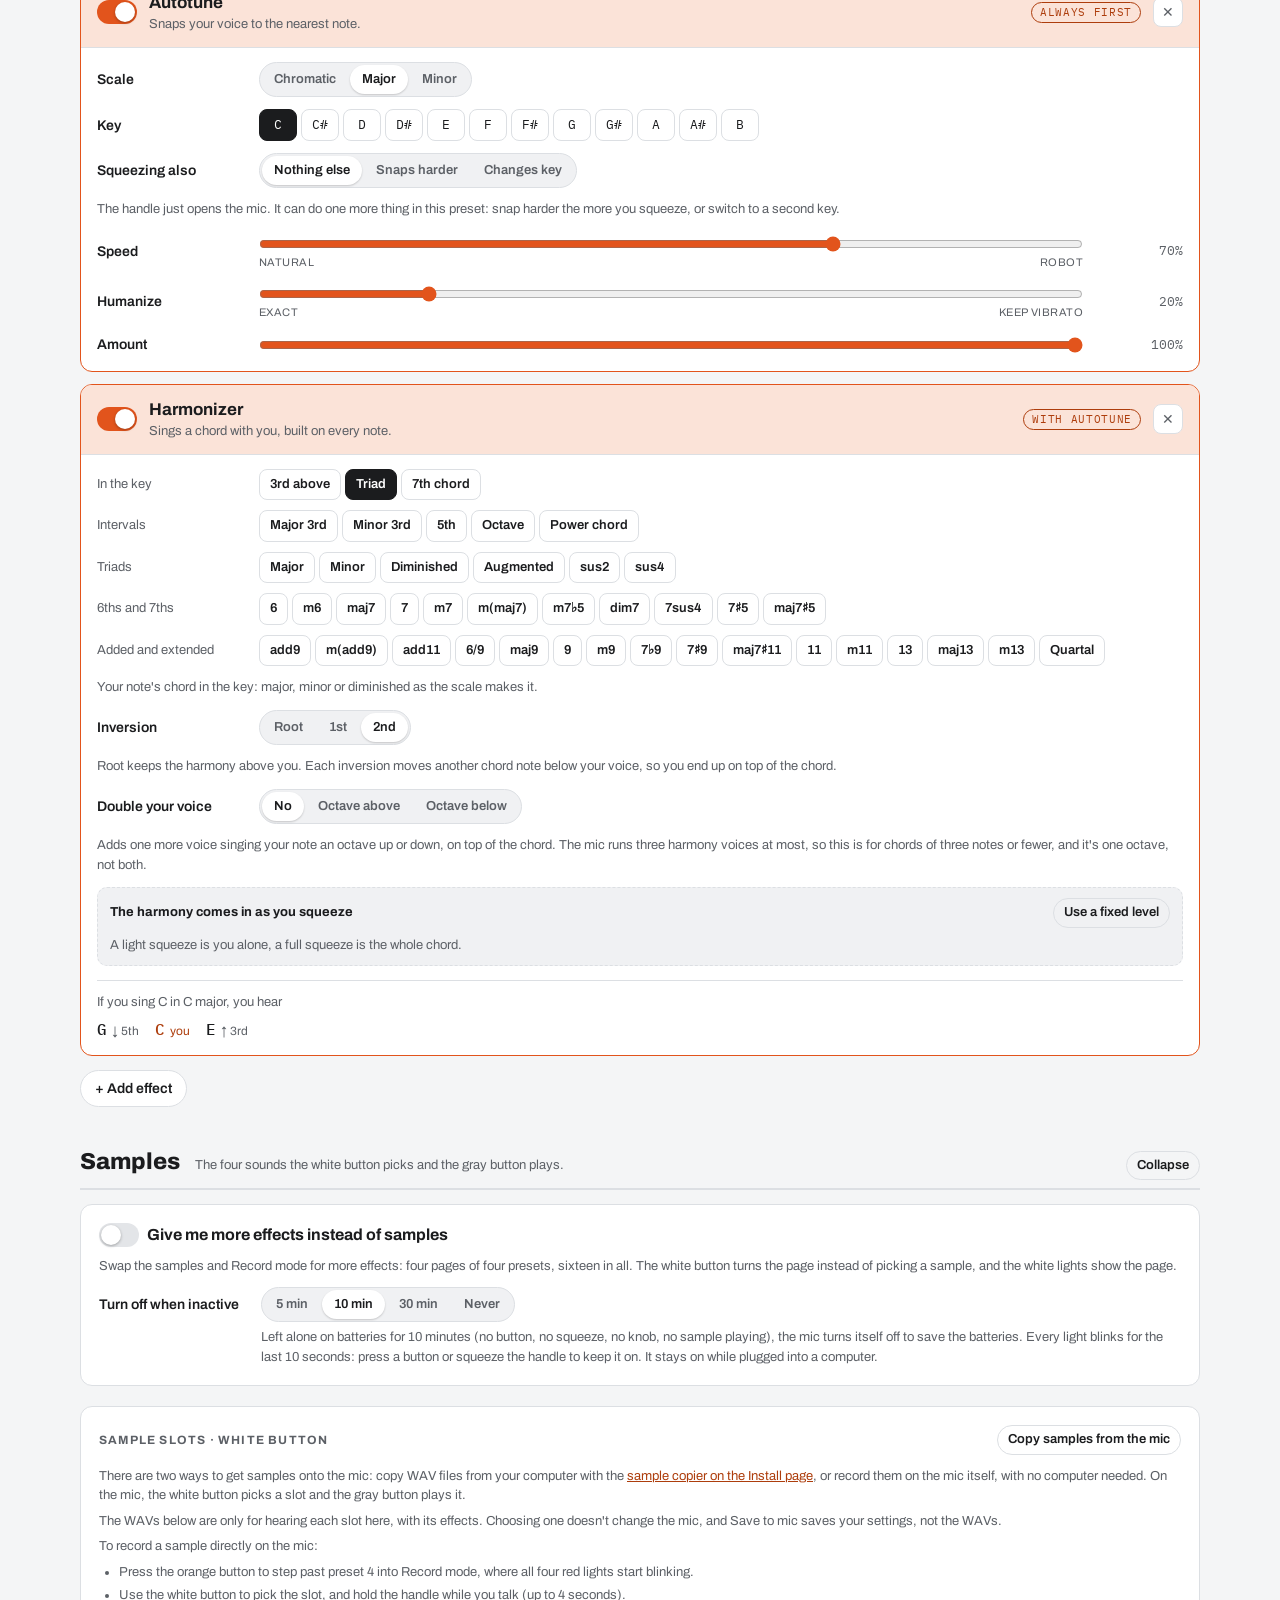
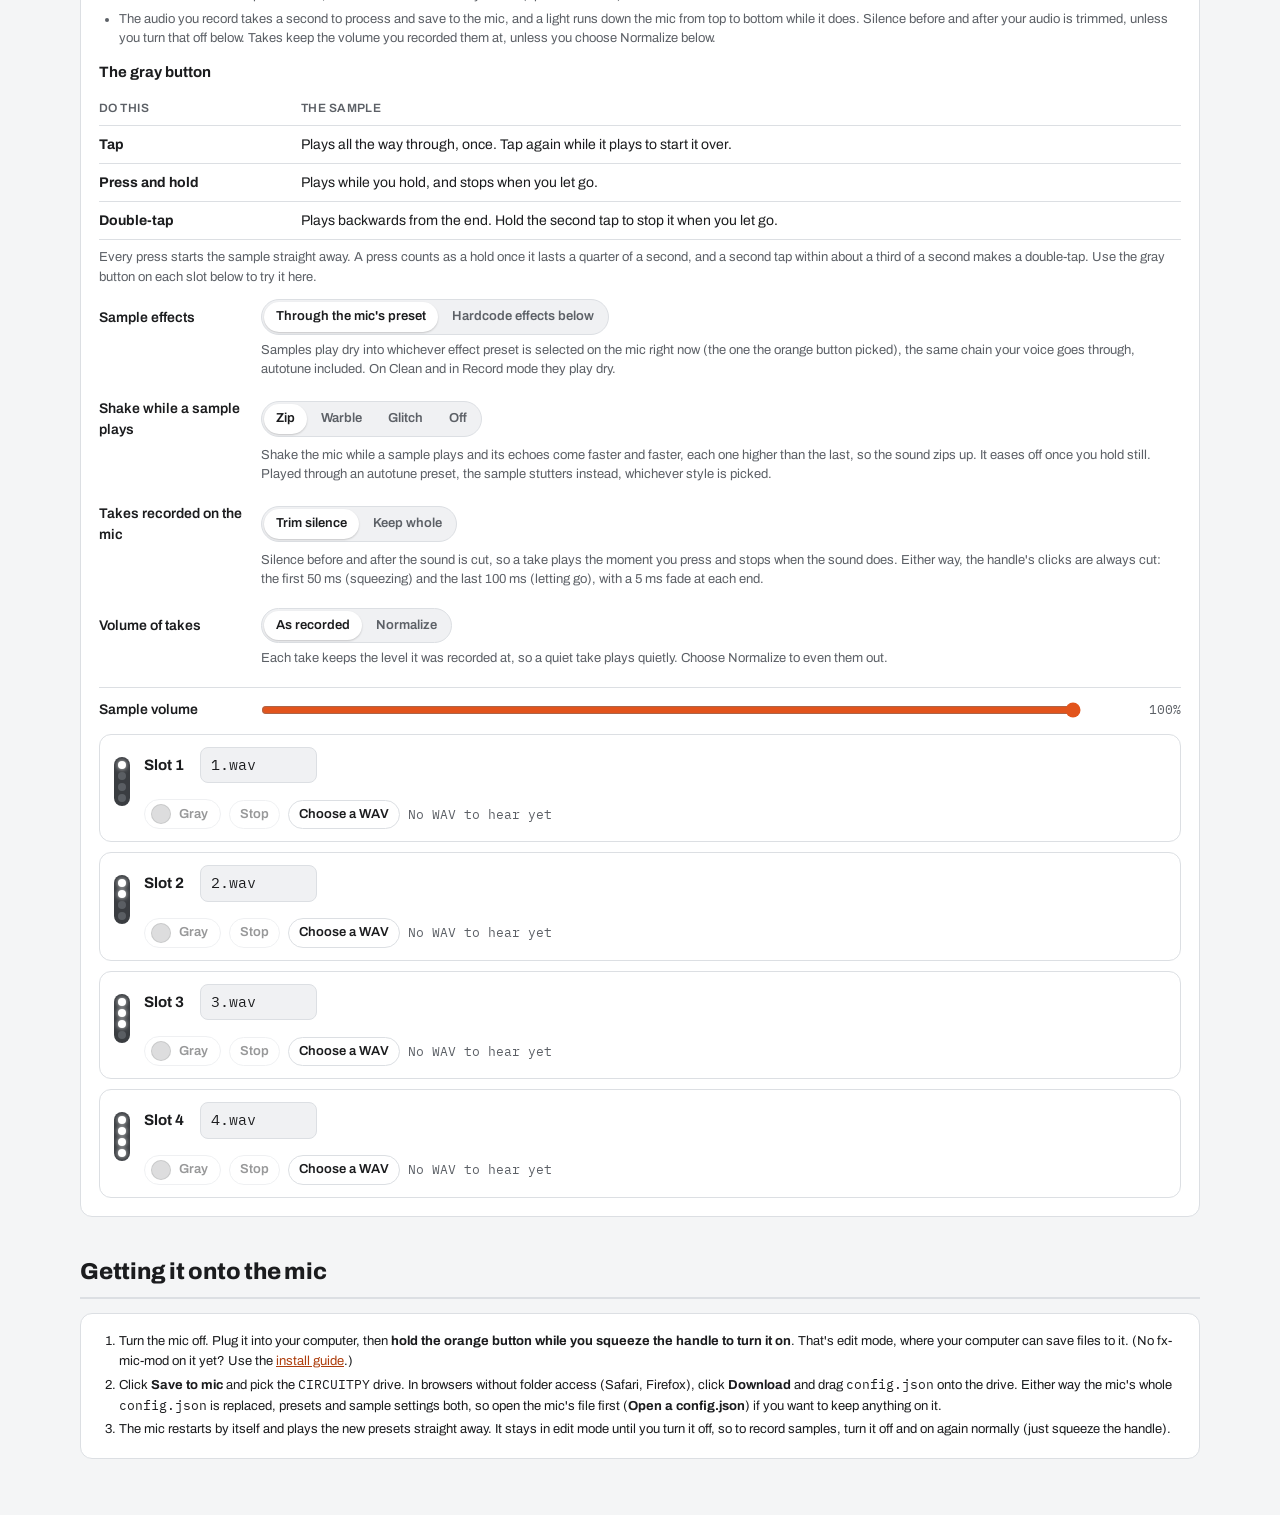
==== commit 16ae8852: "Editor: call it Turn off when inactive Co-Authored-By: Claude Opus 5.5 <noreply@anthropic.com> Claud" ====
--- a/docs/editor.html
+++ b/docs/editor.html
@@ -1288,8 +1288,8 @@
   // "auto_off_minutes": how long the mic sits unused on batteries before turning off, 0 never (firmware AUTO_OFF_MINUTES, 10)
   const off = typeof config.auto_off_minutes==="number" ? config.auto_off_minutes : 10;
   $("#more-fx").append(
-    h("div",{class:"opt"}, h("div",{class:"field"}, h("label",{}, "Turn off when unused"),
-      h("div",{class:"seg", role:"group", "aria-label":"Turn off when unused"},
+    h("div",{class:"opt"}, h("div",{class:"field"}, h("label",{}, "Turn off when inactive"),
+      h("div",{class:"seg", role:"group", "aria-label":"Turn off when inactive"},
         [[5,"5 min"],[10,"10 min"],[30,"30 min"],[0,"Never"]].map(([v,l])=>h("button",{"aria-pressed":String(off===v), onclick:()=>{ if (v===10) delete config.auto_off_minutes; else config.auto_off_minutes=v; changed(); }}, l)))),
     h("p",{class:"small muted"}, off
       ? "Left alone on batteries for "+off+" minutes (no button, no squeeze, no knob, no sample playing), the mic turns itself off to save the batteries. Every light blinks for the last 10 seconds: press a button or squeeze the handle to keep it on. It stays on while plugged into a computer."
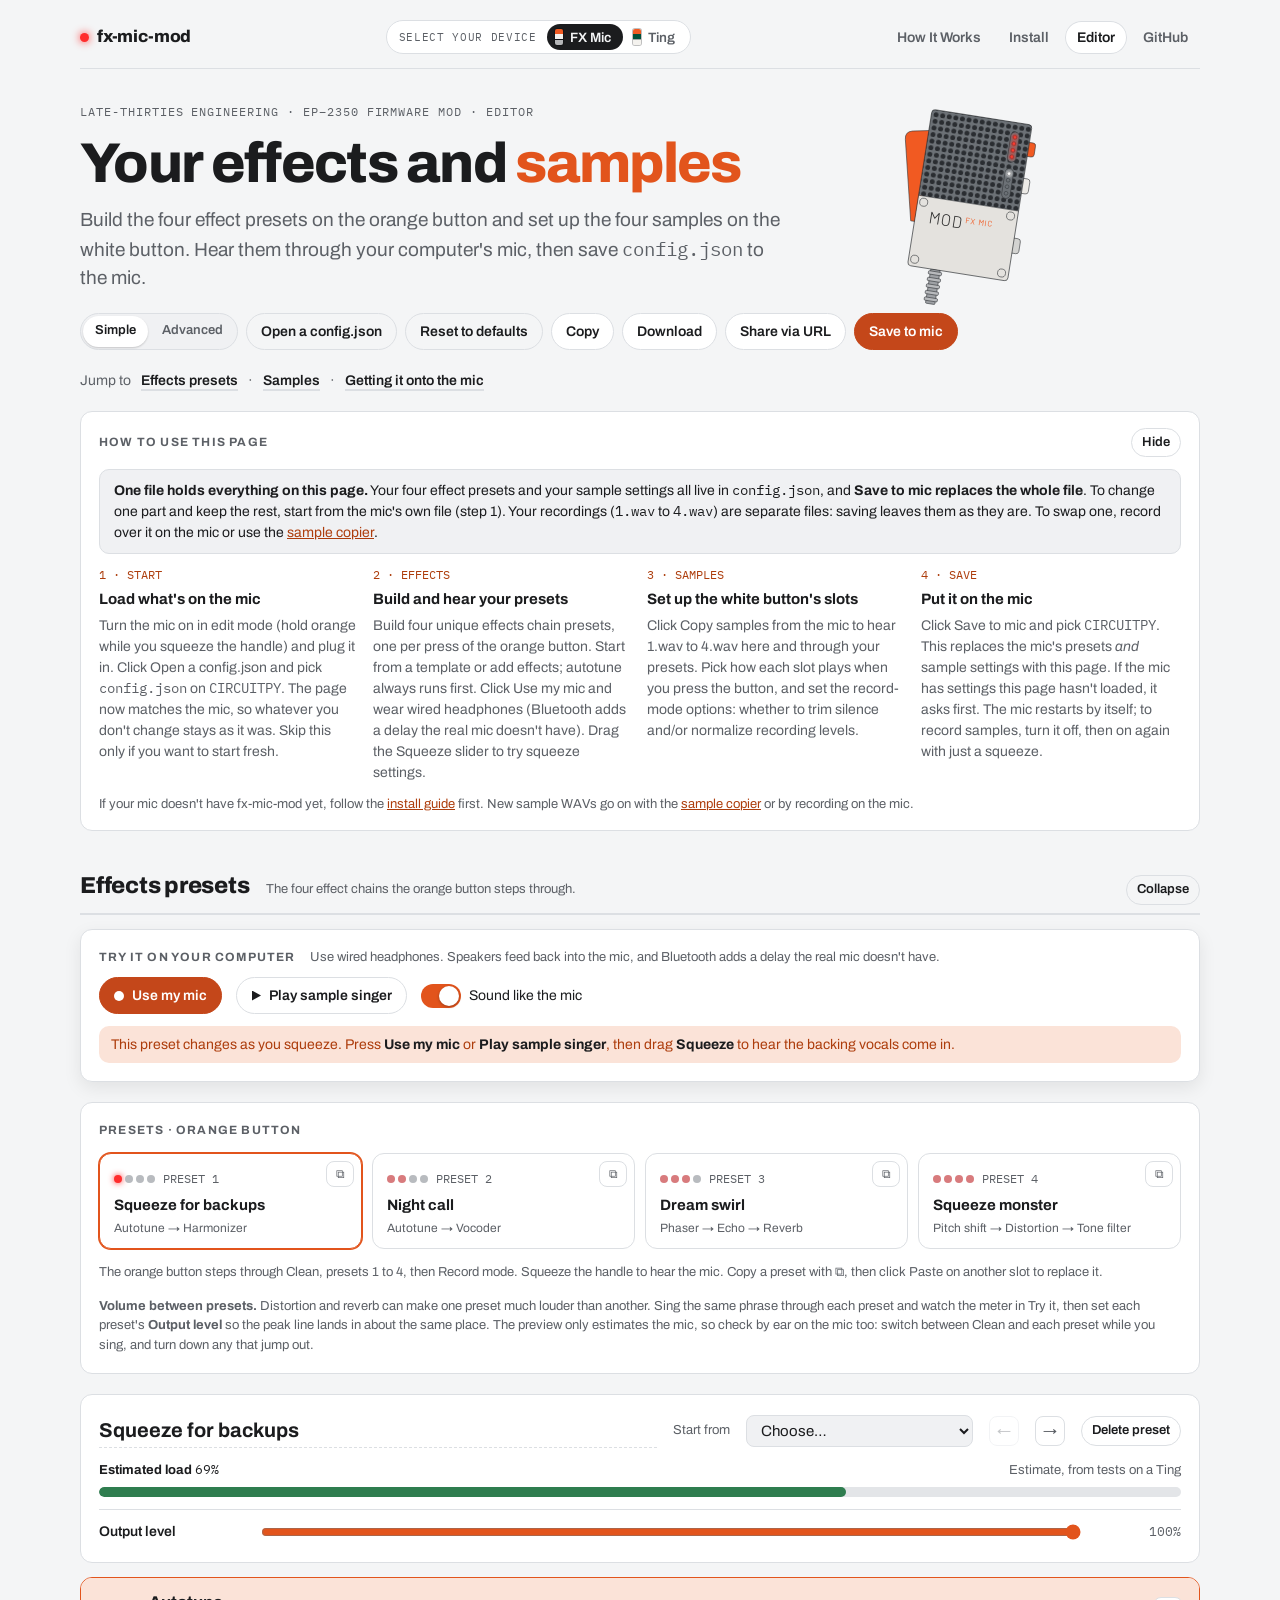
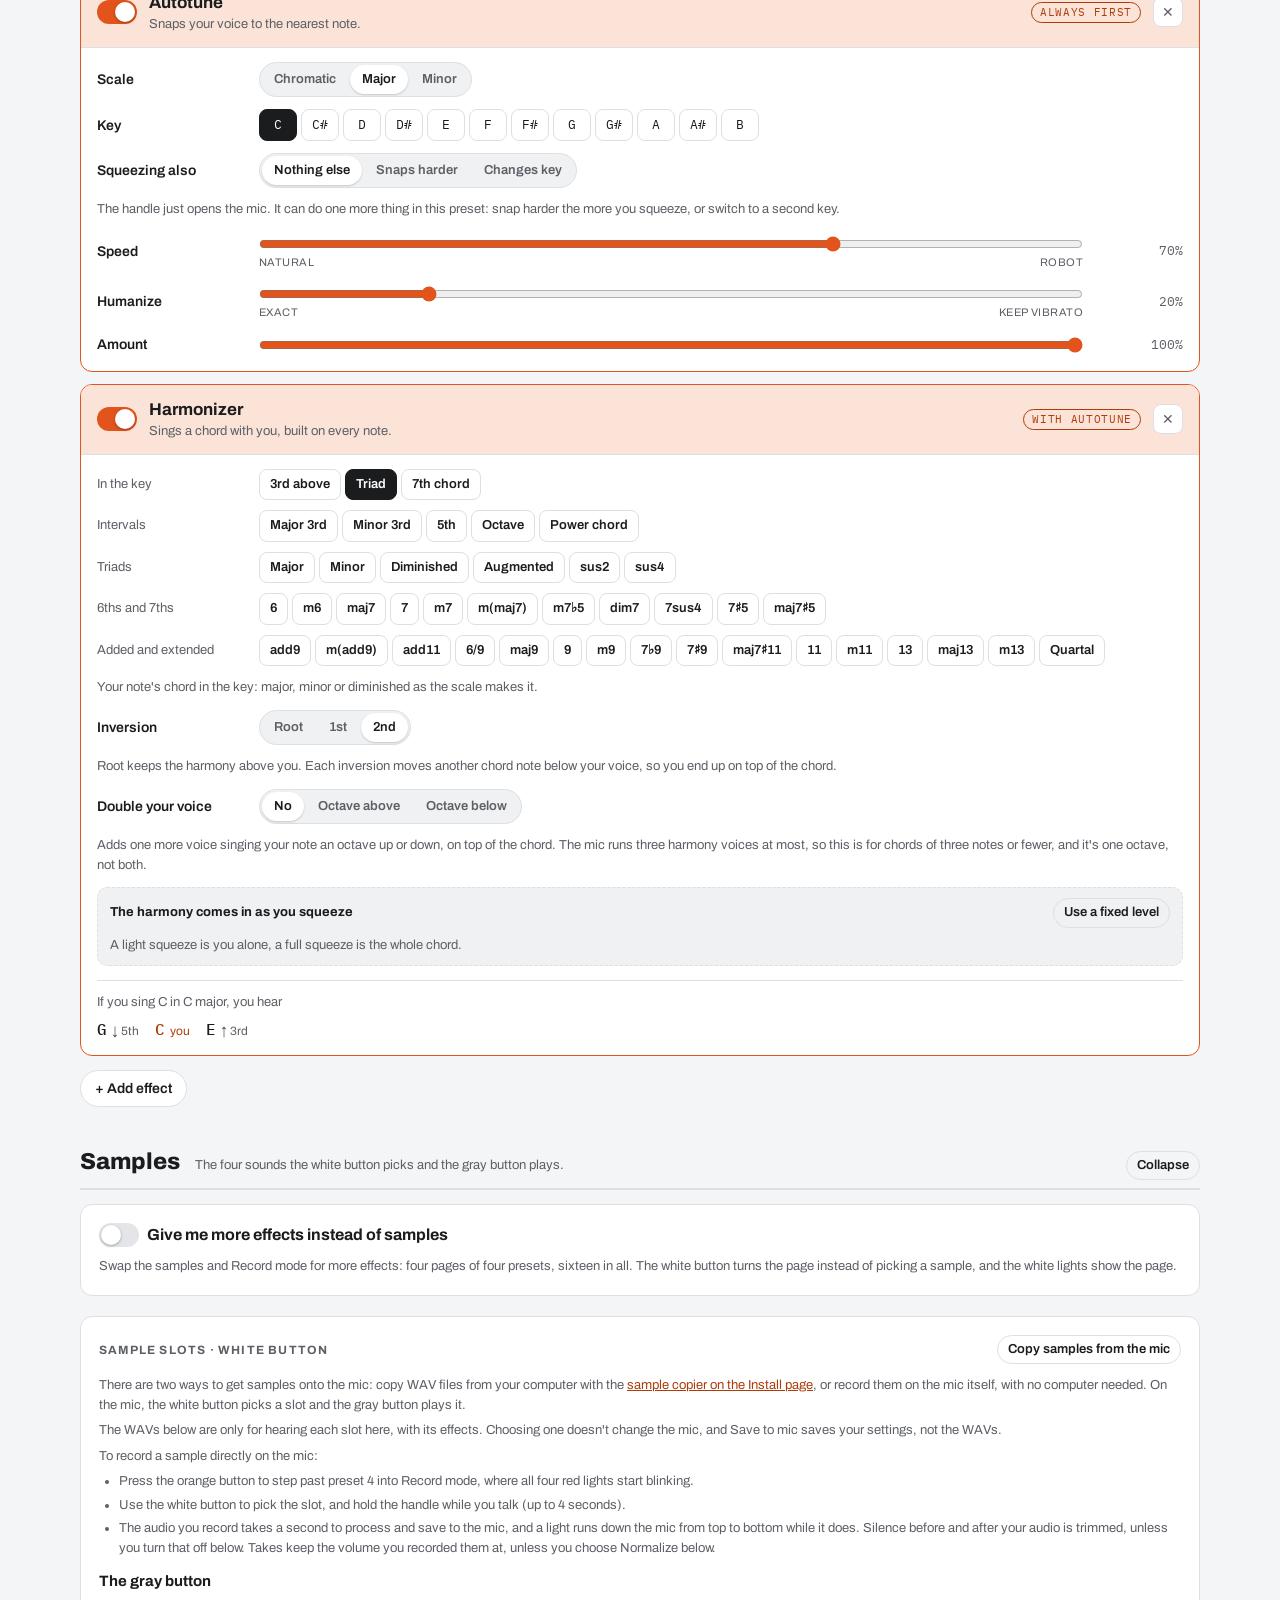
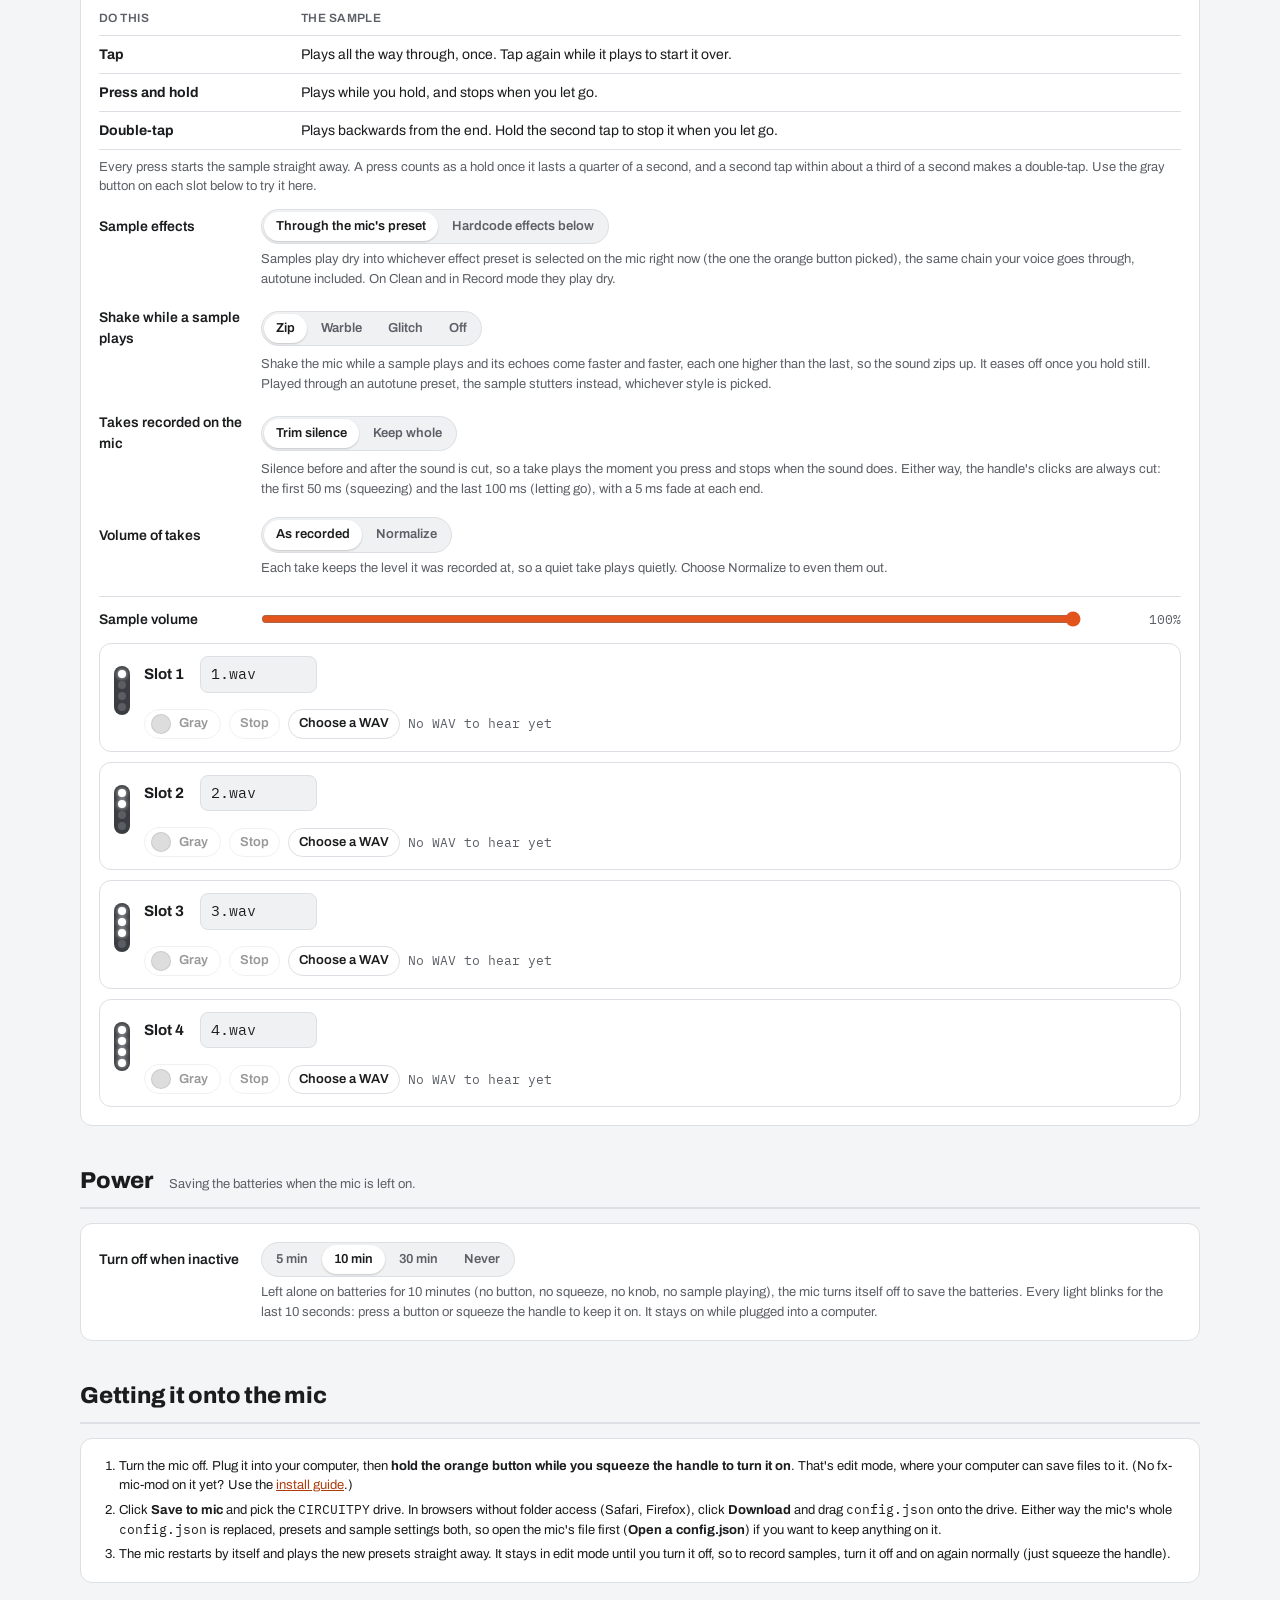
==== commit 354b9d14: "Editor: Turn off when inactive gets its own Power section It sat in the Samples group beside the eff" ====
--- a/docs/editor.html
+++ b/docs/editor.html
@@ -506,6 +506,14 @@
   </div>
   </div>
 
+  <div class="group" id="power-group">
+  <div class="group-head">
+    <h2>Power</h2>
+    <p class="small muted">Saving the batteries when the mic is left on.</p>
+  </div>
+  <section class="panel" id="power" style="display:grid;gap:10px"></section>
+  </div>
+
   <section class="panel adv" style="gap:10px">
     <div class="row spread"><h2>config.json</h2><button class="btn small" id="btn-copy2">Copy</button></div>
     <pre class="out" id="json-out"></pre>
@@ -1285,16 +1293,18 @@
     h("p",{class:"small muted"}, ...(on
       ? ["Your mic has no samples and no Record mode now. Instead it holds up to 16 effect presets, four pages of four, up in ", h("a",{href:"#effects"},"Effects presets"), ". The ", dw("mid"), " button turns the page, the white lights show which page you're on, and the ", dw("bot"), " button takes you to Clean. Your WAV files stay on the mic, and turning this off brings the samples back."]
       : ["Swap the samples and Record mode for more effects: four pages of four presets, sixteen in all. The ", dw("mid"), " button turns the page instead of picking a sample, and the white lights show the page."])));
+  $("#samples-panel").style.display = on ? "none" : "grid";  // hidden loses to the inline display
+}
+function renderPower(){
   // "auto_off_minutes": how long the mic sits unused on batteries before turning off, 0 never (firmware AUTO_OFF_MINUTES, 10)
   const off = typeof config.auto_off_minutes==="number" ? config.auto_off_minutes : 10;
-  $("#more-fx").append(
+  $("#power").replaceChildren(
     h("div",{class:"opt"}, h("div",{class:"field"}, h("label",{}, "Turn off when inactive"),
       h("div",{class:"seg", role:"group", "aria-label":"Turn off when inactive"},
         [[5,"5 min"],[10,"10 min"],[30,"30 min"],[0,"Never"]].map(([v,l])=>h("button",{"aria-pressed":String(off===v), onclick:()=>{ if (v===10) delete config.auto_off_minutes; else config.auto_off_minutes=v; changed(); }}, l)))),
     h("p",{class:"small muted"}, off
       ? "Left alone on batteries for "+off+" minutes (no button, no squeeze, no knob, no sample playing), the mic turns itself off to save the batteries. Every light blinks for the last 10 seconds: press a button or squeeze the handle to keep it on. It stays on while plugged into a computer."
       : "The mic stays on until you turn it off (hold the orange and white buttons together), even if the batteries run flat.")));
-  $("#samples-panel").style.display = on ? "none" : "grid";  // hidden loses to the inline display
 }
 function setEffectsOnly(on){
   if (on){ config.effects_only = true; changed(); toast("Up to 16 presets now, four pages of four"); track("effects-only-on"); return; }
@@ -1320,6 +1330,7 @@
 }
 function renderSamples(){
   renderMoreFx();
+  renderPower();
   // "sample_fx": "preset" plays samples dry into the selected preset; "own" (or unset) gives each slot its own effects
   const through = String(config.sample_fx||"own").toLowerCase()==="preset";
   $("#sample-fx").replaceChildren(
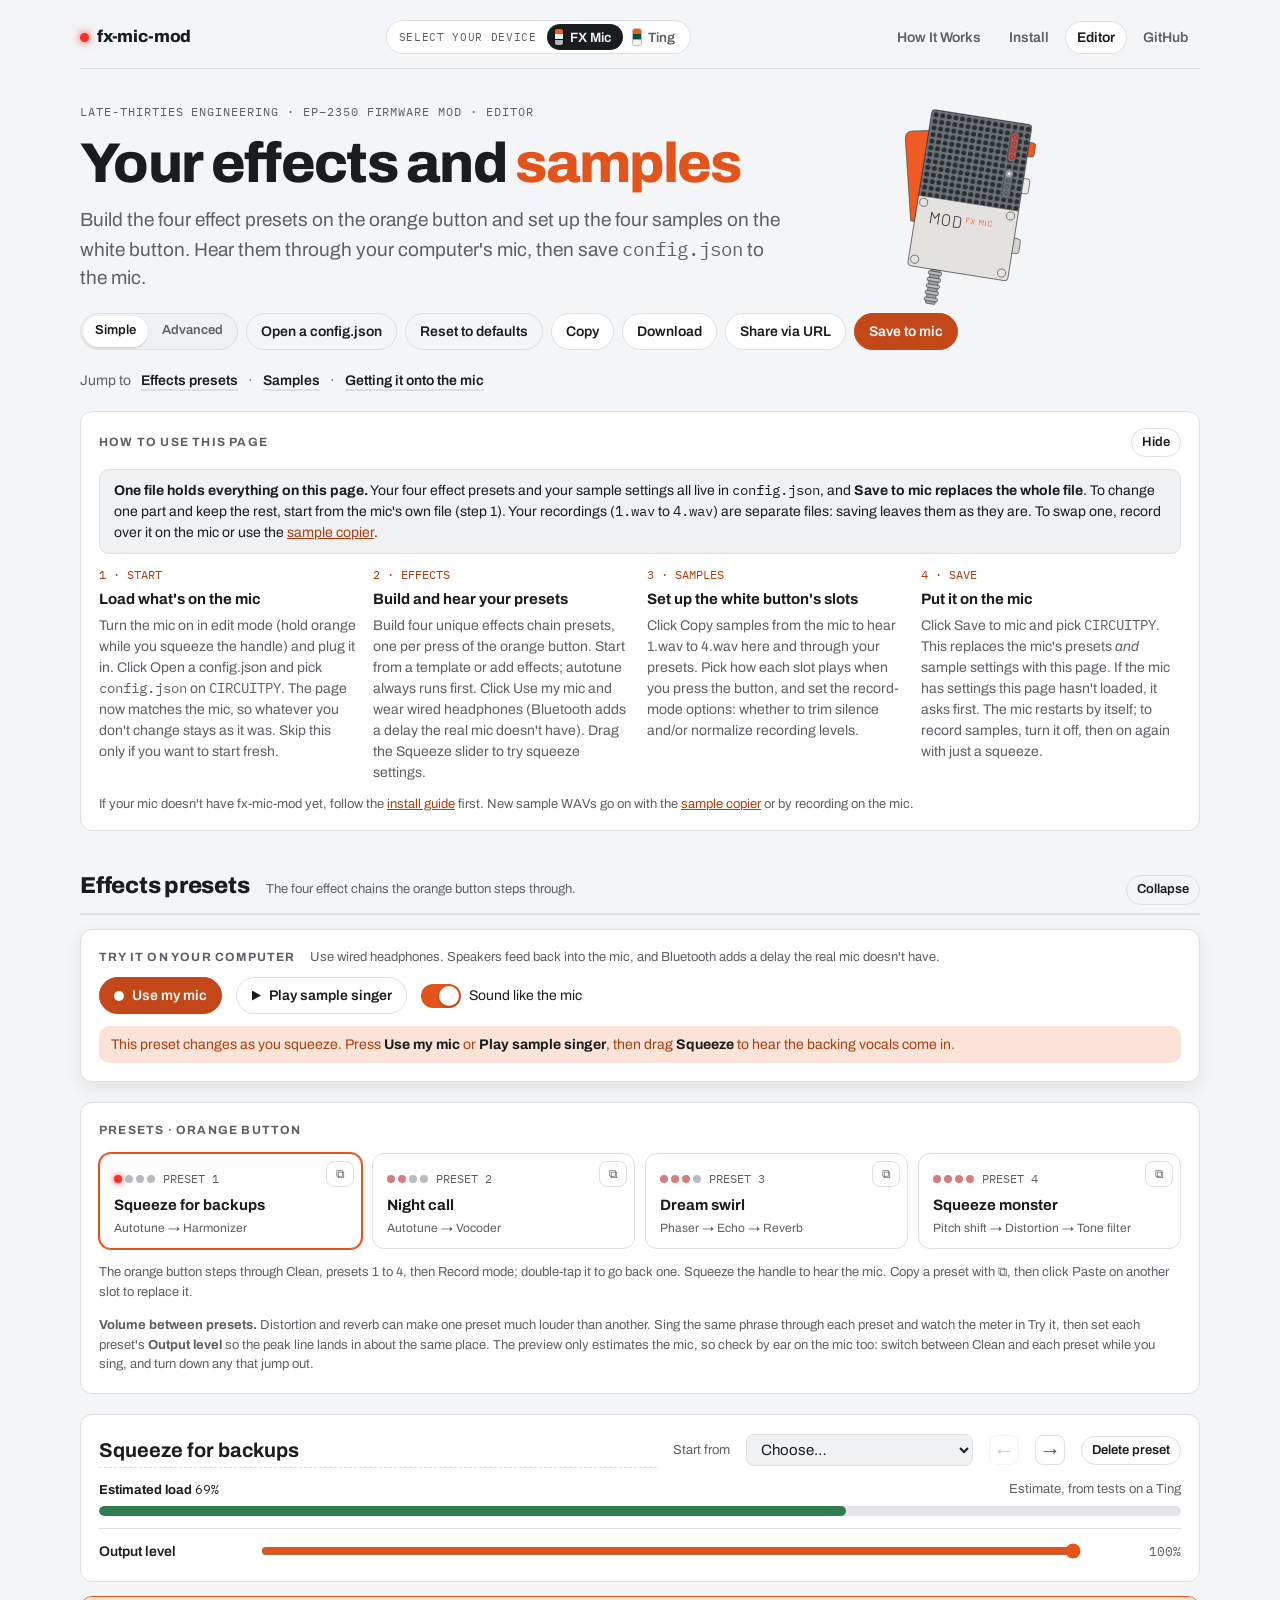
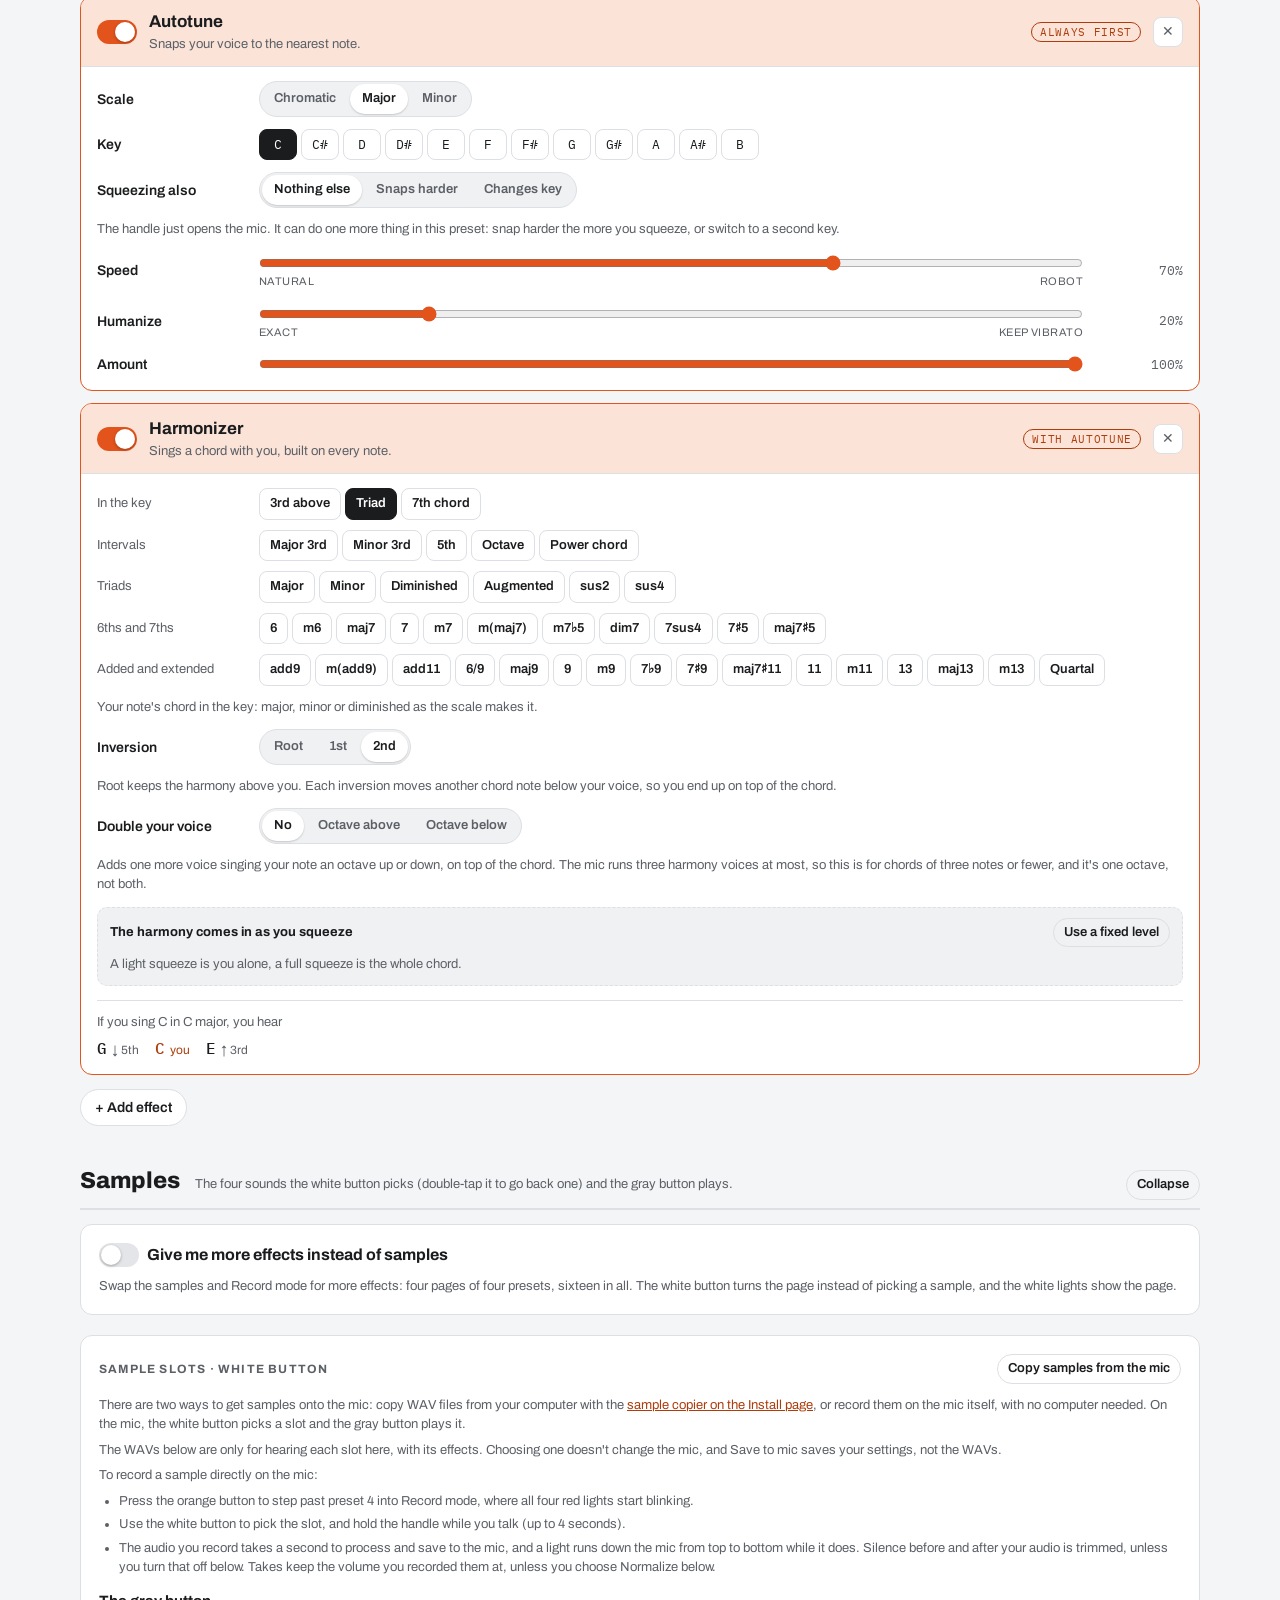
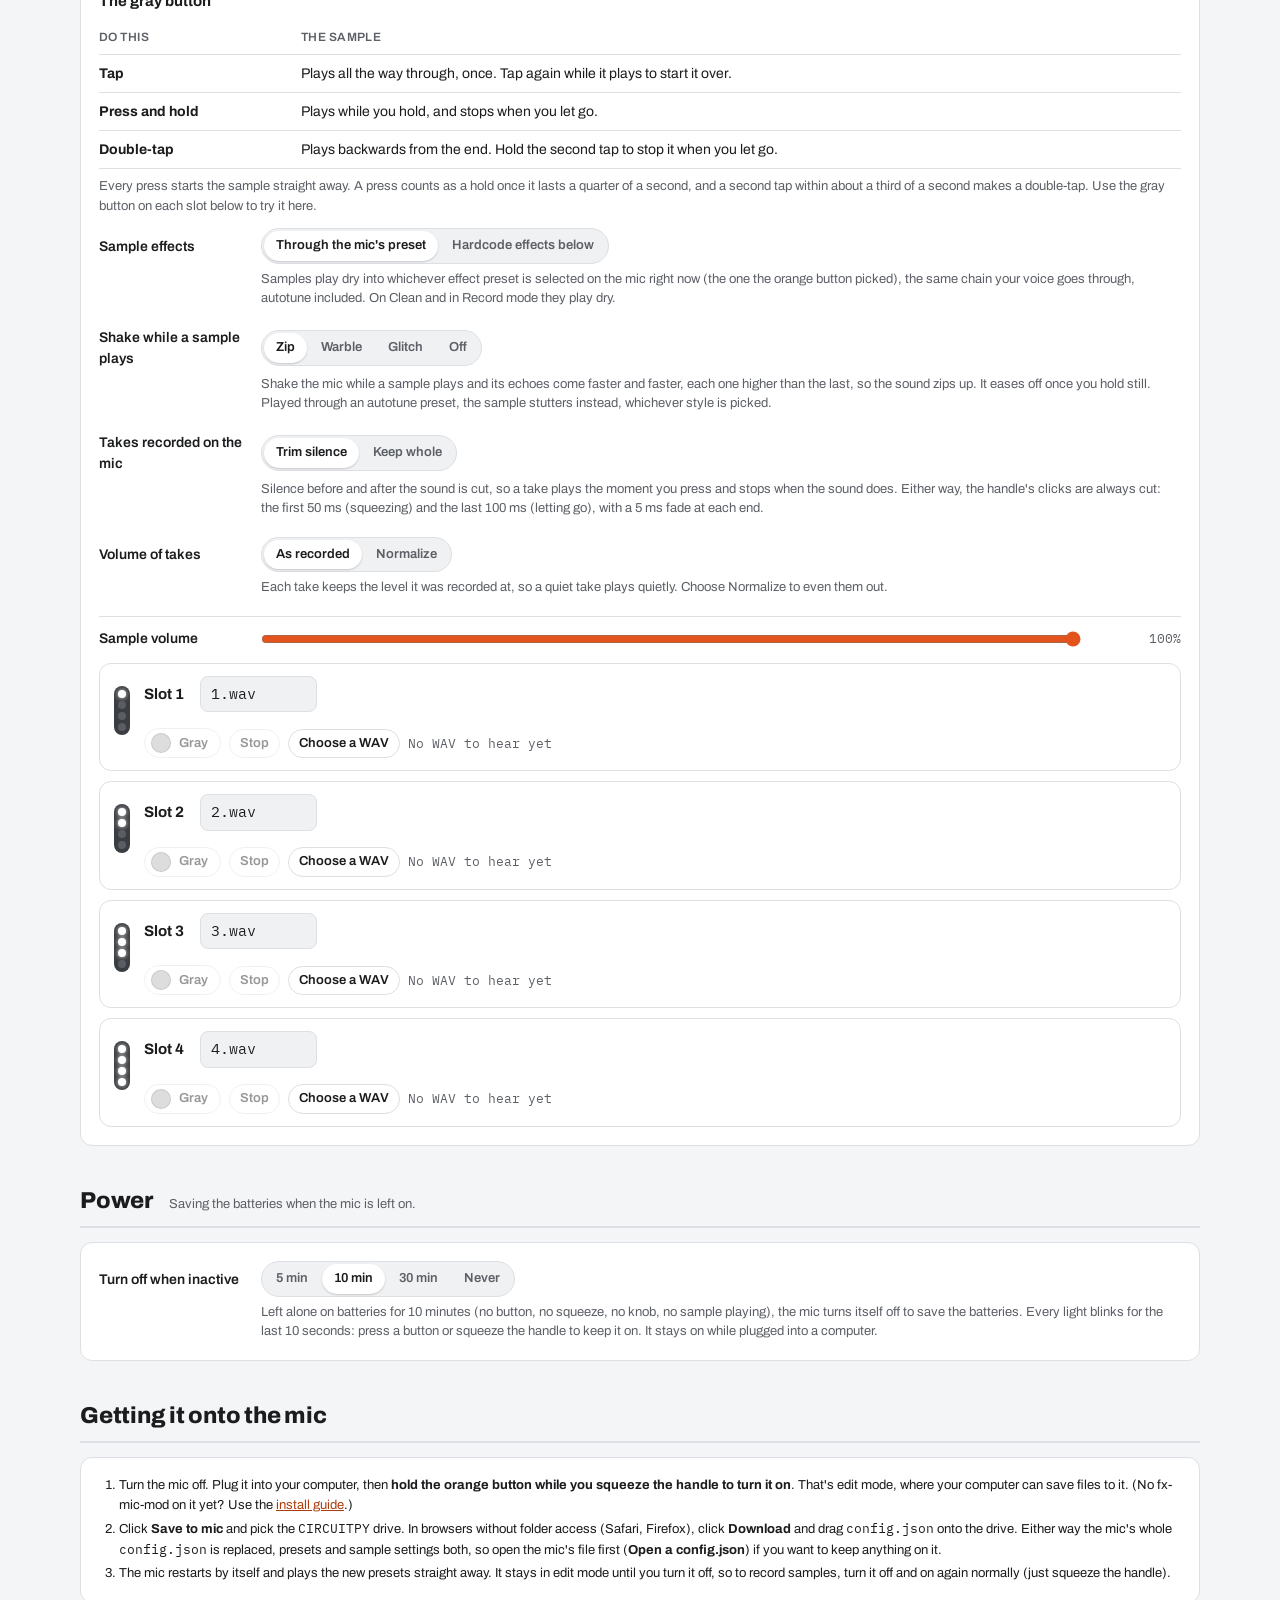
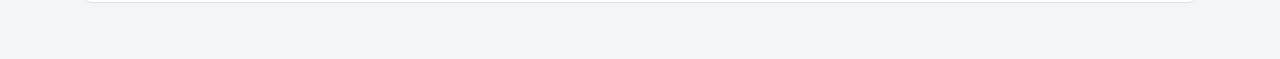
==== commit c485d10b: "Double tap TOP / MIDDLE to go back; page turns land on the first preset (firmware 1.2.0) A second pr" ====
--- a/docs/editor.html
+++ b/docs/editor.html
@@ -471,7 +471,7 @@
   <div class="group" id="samples-group">
   <div class="group-head">
     <h2>Samples</h2>
-    <p class="small muted">The four sounds the <span data-dw="mid">white</span> button picks and the <span data-dw="bot">gray</span> button plays.</p>
+    <p class="small muted">The four sounds the <span data-dw="mid">white</span> button picks (double-tap it to go back one) and the <span data-dw="bot">gray</span> button plays.</p>
     <button class="btn small ghost" data-collapse="samples-body" aria-expanded="true" aria-controls="samples-body">Collapse</button>
   </div>
   <div class="group-body" id="samples-body">
@@ -811,8 +811,8 @@
     ? ["Up to sixteen effect chains, in four pages of four. The orange button steps through a page, the ", dw("mid"), " button turns the page, and the ", dw("bot"), " button goes to Clean."]
     : ["The four effect chains the orange button steps through."]));
   $("#slots-help").replaceChildren(...(effectsOnly()
-    ? ["On the mic, the orange button steps through the presets of the page you're on, from the last back to the first. The ", dw("mid"), " button goes to the next page, staying on the same preset number, and from the last page back to page 1. The white lights count the page: two lit is page 2. The ", dw("bot"), " button goes to Clean (no effects, every light off), and it's the only way there; from Clean, the orange or ", dw("mid"), " button starts again at page 1, preset 1. Pages fill in order, so page 2 starts at the fifth preset. Copy a preset with \u29C9, then click Paste on another slot to replace it, or on the empty slot to add it."]
-    : ["The orange button steps through Clean, presets 1 to 4, then Record mode. Squeeze the handle to hear the mic. Copy a preset with \u29C9, then click Paste on another slot to replace it."]));
+    ? ["On the mic, the orange button steps through the presets of the page you're on, from the last back to the first. The ", dw("mid"), " button goes to the next page, starting at its first preset, and from the last page back to page 1. Double-tap either button to go back a preset or a page. The white lights count the page: two lit is page 2. The ", dw("bot"), " button goes to Clean (no effects, every light off), and it's the only way there; from Clean, the orange or ", dw("mid"), " button starts again at page 1, preset 1. Pages fill in order, so page 2 starts at the fifth preset. Copy a preset with \u29C9, then click Paste on another slot to replace it, or on the empty slot to add it."]
+    : ["The orange button steps through Clean, presets 1 to 4, then Record mode; double-tap it to go back one. Squeeze the handle to hear the mic. Copy a preset with \u29C9, then click Paste on another slot to replace it."]));
 }
 // A word that differs between the FX Mic and the Ting, kept up to date by site-device.js.
 function dw(key){ return h("span",{"data-dw":key}, siteDevice.word(key)); }
